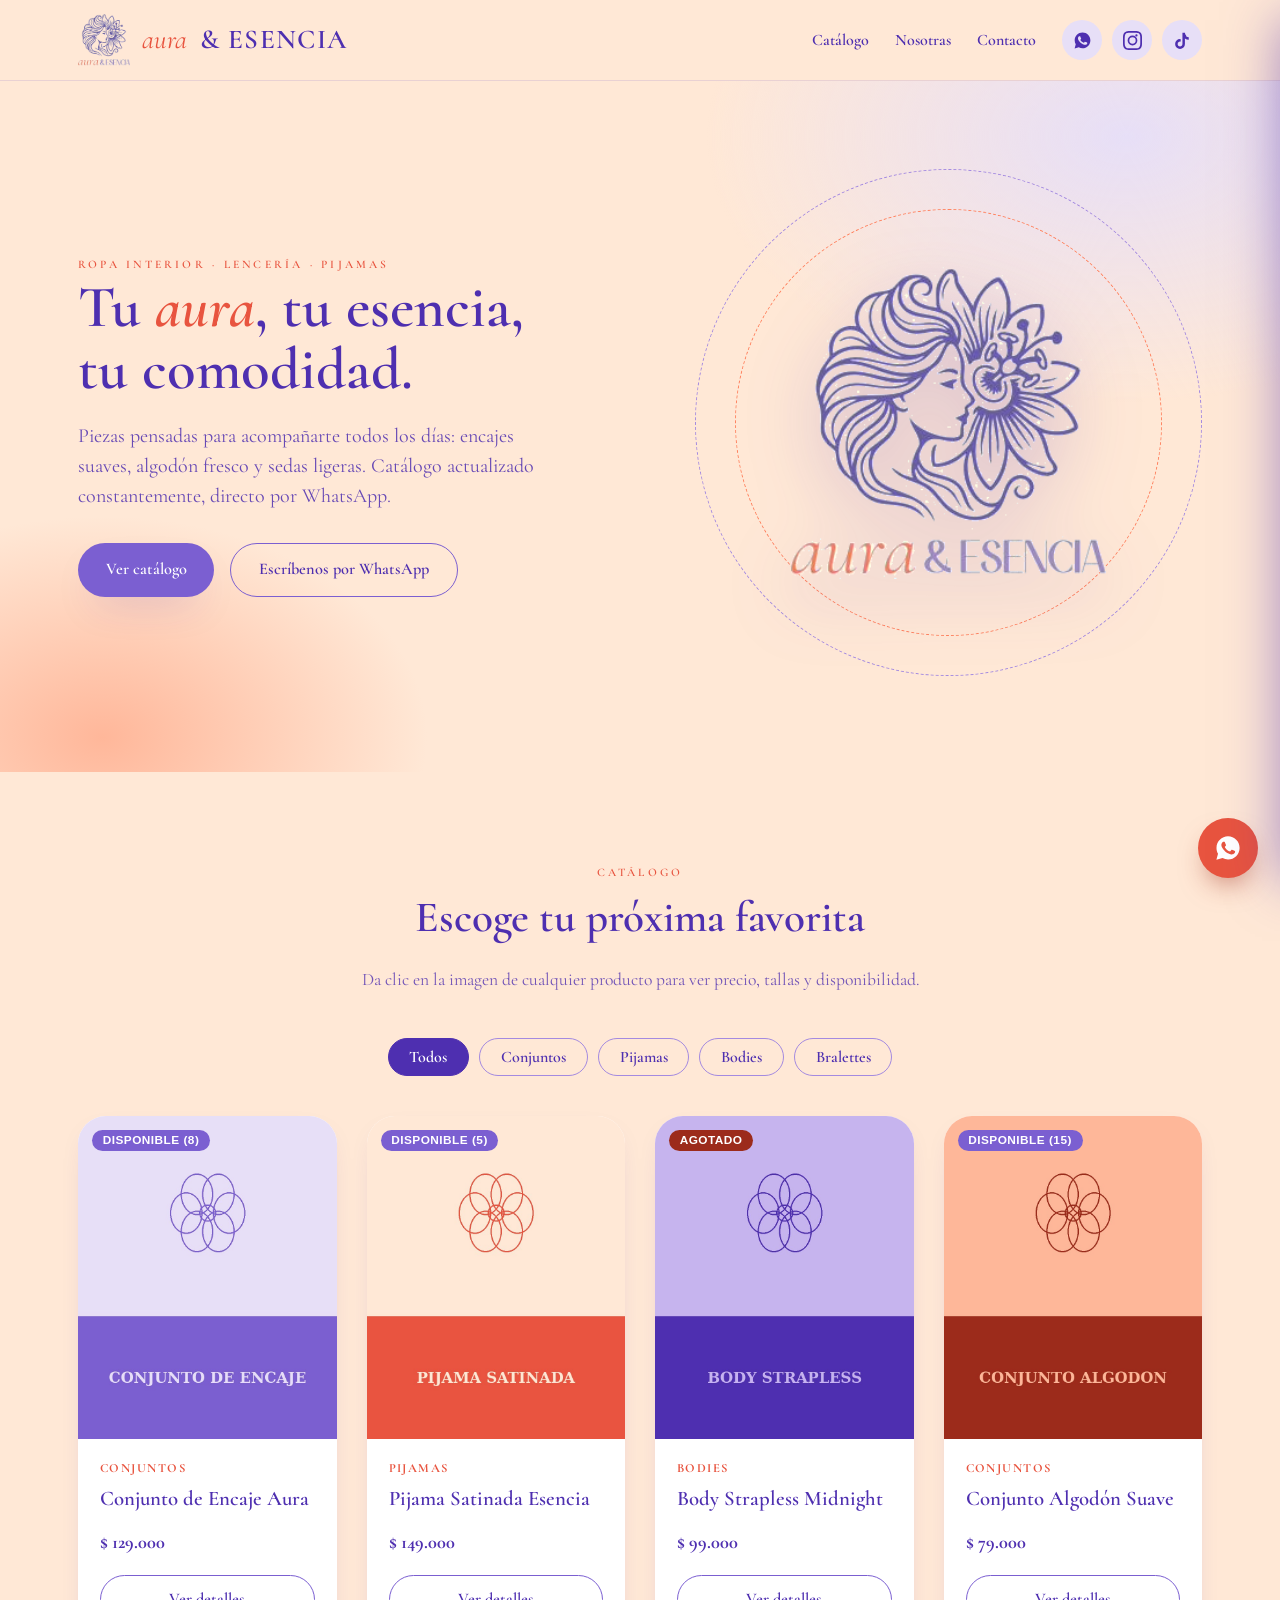
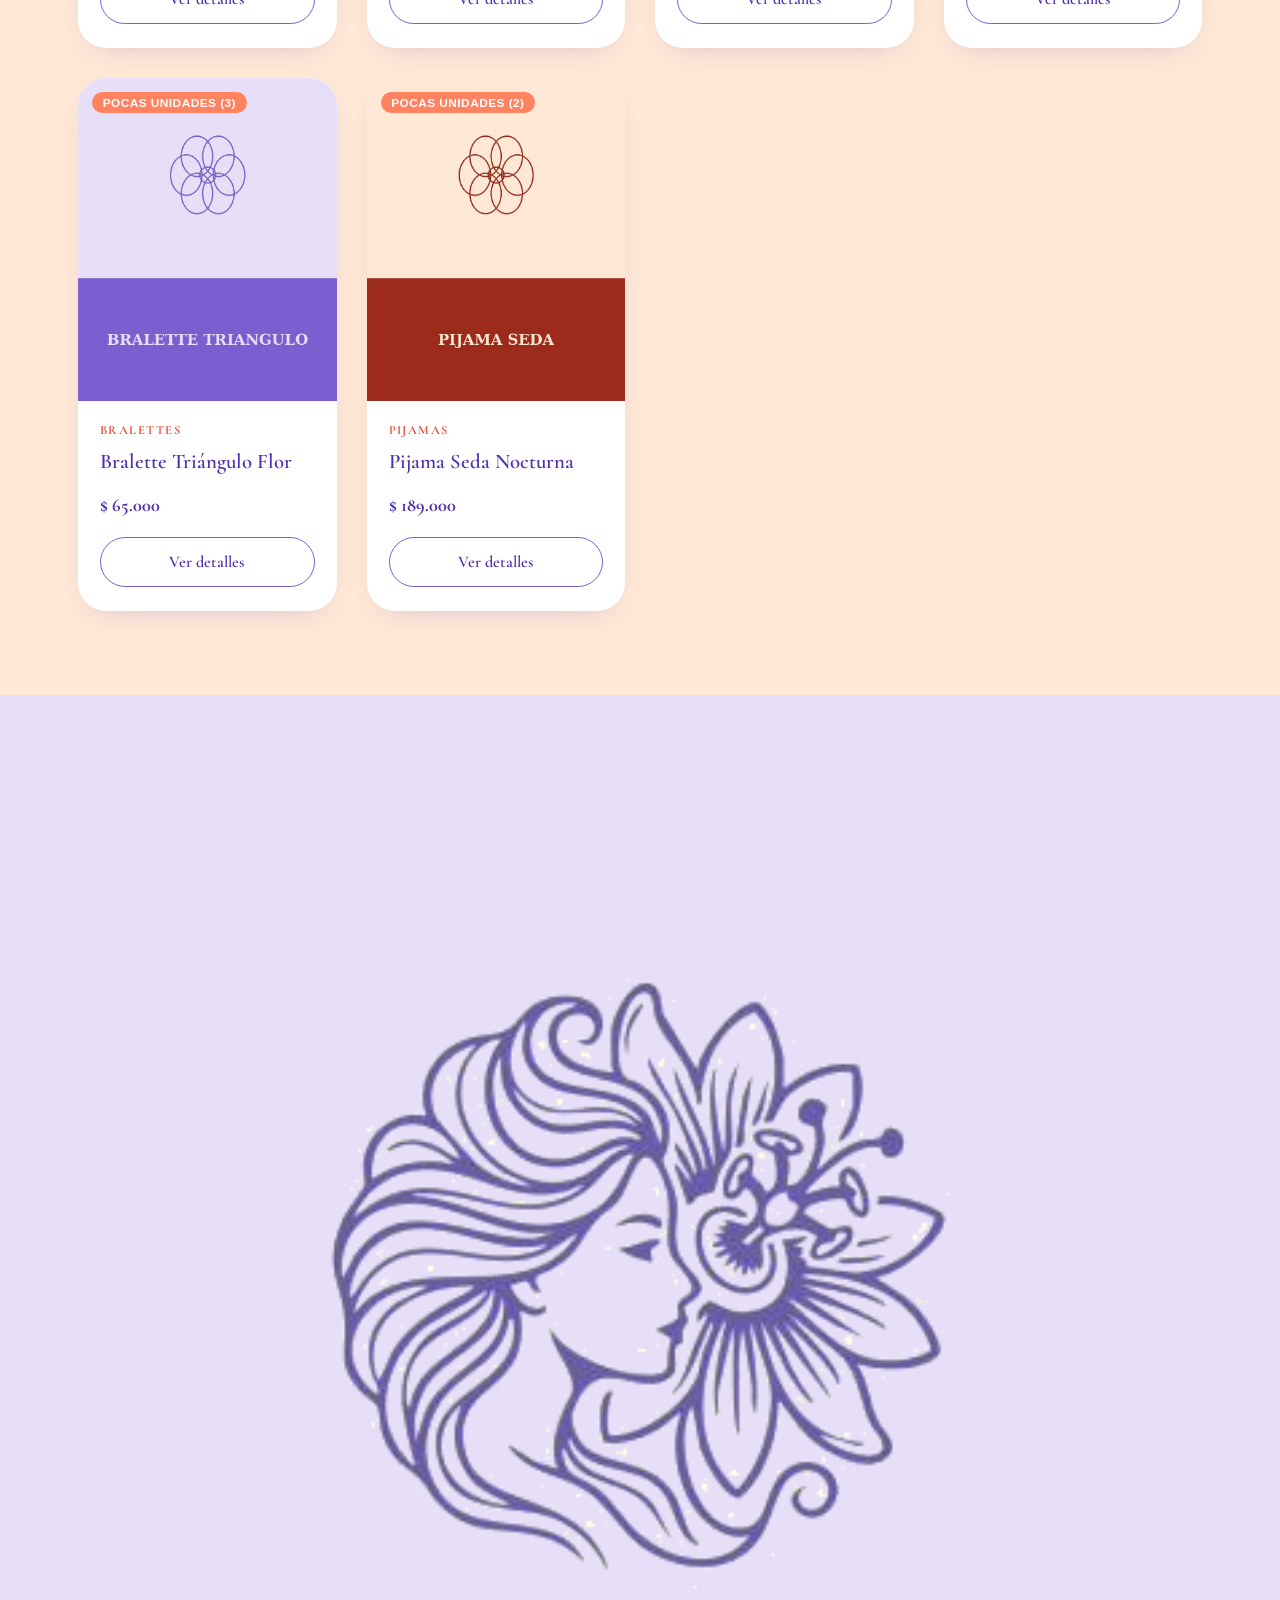
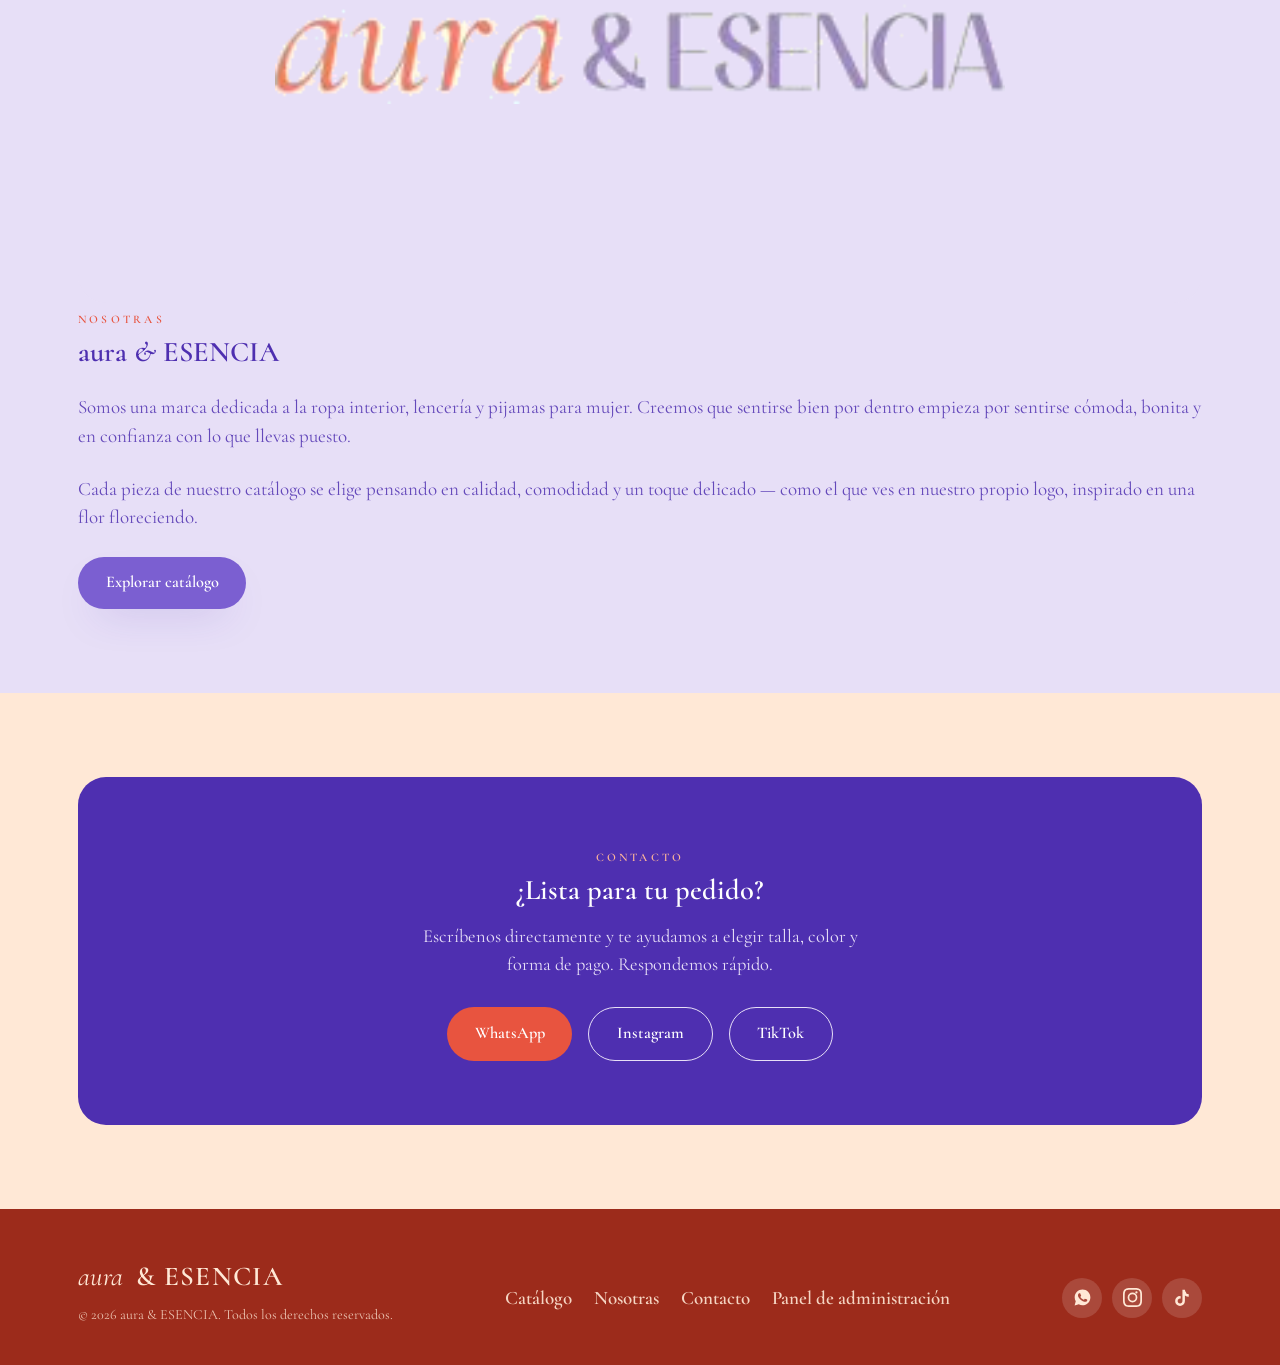
==== index.html @ 5f6d2d07 "Add files via upload" ====
<!DOCTYPE html>
<html lang="es">
<head>
<meta charset="UTF-8" />
<meta name="viewport" content="width=device-width, initial-scale=1.0" />
<title>aura & ESENCIA — Ropa interior, lencería y pijamas para mujer</title>
<meta name="description" content="Catálogo de aura & ESENCIA: ropa interior, lencería y pijamas para mujer. Escríbenos por WhatsApp para comprar." />
<link rel="icon" href="assets/logo.png" />
<link rel="preconnect" href="https://fonts.googleapis.com">
<link rel="preconnect" href="https://fonts.gstatic.com" crossorigin>
<link href="https://fonts.googleapis.com/css2?family=Cormorant:ital,wght@0,400;0,500;0,600;0,700;1,400;1,500;1,600&family=Cormorant+Garamond:ital,wght@0,400;0,500;0,600;1,400;1,500&display=swap" rel="stylesheet">
<link rel="stylesheet" href="css/style.css" />
</head>
<body>

<header class="site-header">
  <div class="container">
    <a href="#inicio" class="brand">
      <img src="assets/logo.png" alt="Logo aura & ESENCIA" />
      <span class="brand-word">aura <b>& ESENCIA</b></span>
    </a>

    <nav class="main-nav" id="mainNav">
      <a class="nav-link" href="#catalogo">Catálogo</a>
      <a class="nav-link" href="#nosotras">Nosotras</a>
      <a class="nav-link" href="#contacto">Contacto</a>
      <div class="social-row">
        <a class="social-icon" data-social="whatsapp" href="#" target="_blank" rel="noopener" aria-label="WhatsApp">
          <svg viewBox="0 0 24 24"><path d="M12.04 2C6.58 2 2.13 6.45 2.13 11.91c0 1.75.46 3.45 1.32 4.95L2.05 22l5.25-1.38a9.9 9.9 0 0 0 4.74 1.21h.01c5.46 0 9.9-4.45 9.9-9.91C21.96 6.45 17.5 2 12.04 2zm5.8 14.06c-.24.68-1.4 1.32-1.93 1.4-.5.08-1.13.11-1.83-.11-.42-.13-.96-.31-1.65-.6-2.9-1.25-4.8-4.16-4.94-4.36-.14-.19-1.18-1.57-1.18-3 0-1.42.75-2.12 1.02-2.41.27-.29.58-.36.78-.36.2 0 .39 0 .56.01.18.01.42-.07.65.5.24.58.82 2 .89 2.15.07.15.12.32.02.51-.1.19-.15.31-.3.48-.15.17-.31.37-.44.5-.15.15-.3.31-.13.6.17.29.76 1.25 1.63 2.03 1.12 1 2.06 1.31 2.35 1.46.29.15.46.13.63-.08.17-.21.72-.84.91-1.13.19-.29.39-.24.65-.14.27.1 1.68.79 1.97.94.29.14.48.21.55.33.07.12.07.68-.17 1.36z"/></svg>
        </a>
        <a class="social-icon" data-social="instagram" href="#" target="_blank" rel="noopener" aria-label="Instagram">
          <svg viewBox="0 0 24 24"><path d="M12 2.16c3.2 0 3.58.01 4.85.07 1.17.05 1.8.25 2.23.41.56.22.96.48 1.38.9.42.42.68.82.9 1.38.16.42.36 1.05.41 2.23.06 1.27.07 1.64.07 4.85s-.01 3.58-.07 4.85c-.05 1.17-.25 1.8-.41 2.23-.22.56-.48.96-.9 1.38-.42.42-.82.68-1.38.9-.42.16-1.05.36-2.23.41-1.27.06-1.64.07-4.85.07s-3.58-.01-4.85-.07c-1.17-.05-1.8-.25-2.23-.41a3.72 3.72 0 0 1-1.38-.9 3.72 3.72 0 0 1-.9-1.38c-.16-.42-.36-1.05-.41-2.23-.06-1.27-.07-1.64-.07-4.85s.01-3.58.07-4.85c.05-1.17.25-1.8.41-2.23.22-.56.48-.96.9-1.38.42-.42.82-.68 1.38-.9.42-.16 1.05-.36 2.23-.41 1.27-.06 1.64-.07 4.85-.07M12 0C8.74 0 8.33.01 7.05.07 5.78.12 4.9.32 4.14.62c-.8.31-1.48.72-2.15 1.4-.68.67-1.09 1.36-1.4 2.15-.3.76-.5 1.64-.56 2.91C.01 8.33 0 8.74 0 12s.01 3.67.07 4.95c.06 1.27.26 2.15.56 2.91.31.8.72 1.48 1.4 2.15.67.68 1.36 1.09 2.15 1.4.76.3 1.64.5 2.91.56C8.33 23.99 8.74 24 12 24s3.67-.01 4.95-.07c1.27-.06 2.15-.26 2.91-.56.8-.31 1.48-.72 2.15-1.4.68-.67 1.09-1.35 1.4-2.15.3-.76.5-1.64.56-2.91.06-1.28.07-1.69.07-4.95s-.01-3.67-.07-4.95c-.06-1.27-.26-2.15-.56-2.91a5.87 5.87 0 0 0-1.4-2.15c-.67-.68-1.35-1.09-2.15-1.4-.76-.3-1.64-.5-2.91-.56C15.67.01 15.26 0 12 0zm0 5.84A6.16 6.16 0 1 0 12 18.16 6.16 6.16 0 0 0 12 5.84zm0 10.16a4 4 0 1 1 0-8 4 4 0 0 1 0 8zm6.41-10.4a1.44 1.44 0 1 1-2.88 0 1.44 1.44 0 0 1 2.88 0z"/></svg>
        </a>
        <a class="social-icon" data-social="tiktok" href="#" target="_blank" rel="noopener" aria-label="TikTok">
          <svg viewBox="0 0 24 24"><path d="M16.6 5.82c-1-.94-1.55-2.16-1.55-3.5h-3.13v14.15c0 1.68-1.36 3.05-3.05 3.05a3.05 3.05 0 0 1-1.13-5.88 3.05 3.05 0 0 1 1.13-.22c.29 0 .57.03.83.1v-3.2a6.2 6.2 0 0 0-.83-.06 6.18 6.18 0 1 0 6.18 6.18V9.4a8.19 8.19 0 0 0 4.85 1.56V7.83c-1.11 0-2.14-.35-2.98-.94l-.32-.23a5.9 5.9 0 0 1 0-.84z"/></svg>
        </a>
      </div>
    </nav>

    <button class="nav-toggle" id="navToggle" aria-label="Abrir menú">
      <svg viewBox="0 0 24 24" width="26" height="26"><path fill="currentColor" d="M3 6h18v2H3zm0 5h18v2H3zm0 5h18v2H3z"/></svg>
    </button>
  </div>
</header>

<main>

  <!-- ============================= HERO ============================= -->
  <section class="hero" id="inicio">
    <div class="container">
      <div class="hero-copy">
        <span class="eyebrow">Ropa interior · Lencería · Pijamas</span>
        <h1>Tu <em>aura</em>, tu esencia,<br>tu comodidad.</h1>
        <p class="lede">
          Piezas pensadas para acompañarte todos los días: encajes suaves,
          algodón fresco y sedas ligeras. Catálogo actualizado constantemente,
          directo por WhatsApp.
        </p>
        <div class="hero-actions">
          <a class="btn btn-primary" href="#catalogo">Ver catálogo</a>
          <a class="btn btn-ghost" data-social="whatsapp" href="#" target="_blank" rel="noopener">Escríbenos por WhatsApp</a>
        </div>
      </div>
      <div class="hero-art">
        <span class="halo-ring"></span>
        <span class="halo-ring r2"></span>
        <img src="assets/logo.png" alt="aura & ESENCIA" />
      </div>
    </div>
  </section>

  <!-- ============================= CATÁLOGO ============================= -->
  <section class="section" id="catalogo">
    <div class="container">
      <div class="section-head">
        <span class="eyebrow">Catálogo</span>
        <h2>Escoge tu próxima favorita</h2>
        <p>Da clic en la imagen de cualquier producto para ver precio, tallas y disponibilidad.</p>
      </div>

      <div class="filters" id="filters"></div>
      <div class="catalog-grid" id="catalogGrid"></div>
    </div>
  </section>

  <!-- ============================= NOSOTRAS ============================= -->
  <section class="section alt" id="nosotras">
    <div class="container about">
      <div class="about-art">
        <img src="assets/logo.png" alt="aura & ESENCIA" />
      </div>
      <div class="about-copy">
        <span class="eyebrow">Nosotras</span>
        <h2>aura <em>&</em> ESENCIA</h2>
        <p>
          Somos una marca dedicada a la ropa interior, lencería y pijamas para
          mujer. Creemos que sentirse bien por dentro empieza por sentirse
          cómoda, bonita y en confianza con lo que llevas puesto.
        </p>
        <p>
          Cada pieza de nuestro catálogo se elige pensando en calidad,
          comodidad y un toque delicado — como el que ves en nuestro propio
          logo, inspirado en una flor floreciendo.
        </p>
        <a class="btn btn-primary" href="#catalogo">Explorar catálogo</a>
      </div>
    </div>
  </section>

  <!-- ============================= CONTACTO ============================= -->
  <section class="section" id="contacto">
    <div class="container">
      <div class="contact-cta">
        <span class="eyebrow" style="color:var(--c2)">Contacto</span>
        <h2>¿Lista para tu pedido?</h2>
        <p>Escríbenos directamente y te ayudamos a elegir talla, color y forma de pago. Respondemos rápido.</p>
        <div class="actions">
          <a class="btn btn-whatsapp" data-social="whatsapp" href="#" target="_blank" rel="noopener">WhatsApp</a>
          <a class="btn btn-ghost" data-social="instagram" href="#" target="_blank" rel="noopener">Instagram</a>
          <a class="btn btn-ghost" data-social="tiktok" href="#" target="_blank" rel="noopener">TikTok</a>
        </div>
      </div>
    </div>
  </section>

</main>

<footer class="site-footer">
  <div class="container">
    <div>
      <span class="brand-word">aura <b>& ESENCIA</b></span>
      <p class="footer-note">&copy; <span id="year"></span> aura & ESENCIA. Todos los derechos reservados.</p>
    </div>
    <div class="footer-links">
      <a href="#catalogo">Catálogo</a>
      <a href="#nosotras">Nosotras</a>
      <a href="#contacto">Contacto</a>
      <a href="admin.html">Panel de administración</a>
    </div>
    <div class="social-row">
      <a class="social-icon" data-social="whatsapp" href="#" target="_blank" rel="noopener" aria-label="WhatsApp">
        <svg viewBox="0 0 24 24"><path d="M12.04 2C6.58 2 2.13 6.45 2.13 11.91c0 1.75.46 3.45 1.32 4.95L2.05 22l5.25-1.38a9.9 9.9 0 0 0 4.74 1.21h.01c5.46 0 9.9-4.45 9.9-9.91C21.96 6.45 17.5 2 12.04 2zm5.8 14.06c-.24.68-1.4 1.32-1.93 1.4-.5.08-1.13.11-1.83-.11-.42-.13-.96-.31-1.65-.6-2.9-1.25-4.8-4.16-4.94-4.36-.14-.19-1.18-1.57-1.18-3 0-1.42.75-2.12 1.02-2.41.27-.29.58-.36.78-.36.2 0 .39 0 .56.01.18.01.42-.07.65.5.24.58.82 2 .89 2.15.07.15.12.32.02.51-.1.19-.15.31-.3.48-.15.17-.31.37-.44.5-.15.15-.3.31-.13.6.17.29.76 1.25 1.63 2.03 1.12 1 2.06 1.31 2.35 1.46.29.15.46.13.63-.08.17-.21.72-.84.91-1.13.19-.29.39-.24.65-.14.27.1 1.68.79 1.97.94.29.14.48.21.55.33.07.12.07.68-.17 1.36z"/></svg>
      </a>
      <a class="social-icon" data-social="instagram" href="#" target="_blank" rel="noopener" aria-label="Instagram">
        <svg viewBox="0 0 24 24"><path d="M12 2.16c3.2 0 3.58.01 4.85.07 1.17.05 1.8.25 2.23.41.56.22.96.48 1.38.9.42.42.68.82.9 1.38.16.42.36 1.05.41 2.23.06 1.27.07 1.64.07 4.85s-.01 3.58-.07 4.85c-.05 1.17-.25 1.8-.41 2.23-.22.56-.48.96-.9 1.38-.42.42-.82.68-1.38.9-.42.16-1.05.36-2.23.41-1.27.06-1.64.07-4.85.07s-3.58-.01-4.85-.07c-1.17-.05-1.8-.25-2.23-.41a3.72 3.72 0 0 1-1.38-.9 3.72 3.72 0 0 1-.9-1.38c-.16-.42-.36-1.05-.41-2.23-.06-1.27-.07-1.64-.07-4.85s.01-3.58.07-4.85c.05-1.17.25-1.8.41-2.23.22-.56.48-.96.9-1.38.42-.42.82-.68 1.38-.9.42-.16 1.05-.36 2.23-.41 1.27-.06 1.64-.07 4.85-.07M12 0C8.74 0 8.33.01 7.05.07 5.78.12 4.9.32 4.14.62c-.8.31-1.48.72-2.15 1.4-.68.67-1.09 1.36-1.4 2.15-.3.76-.5 1.64-.56 2.91C.01 8.33 0 8.74 0 12s.01 3.67.07 4.95c.06 1.27.26 2.15.56 2.91.31.8.72 1.48 1.4 2.15.67.68 1.36 1.09 2.15 1.4.76.3 1.64.5 2.91.56C8.33 23.99 8.74 24 12 24s3.67-.01 4.95-.07c1.27-.06 2.15-.26 2.91-.56.8-.31 1.48-.72 2.15-1.4.68-.67 1.09-1.35 1.4-2.15.3-.76.5-1.64.56-2.91.06-1.28.07-1.69.07-4.95s-.01-3.67-.07-4.95c-.06-1.27-.26-2.15-.56-2.91a5.87 5.87 0 0 0-1.4-2.15c-.67-.68-1.35-1.09-2.15-1.4-.76-.3-1.64-.5-2.91-.56C15.67.01 15.26 0 12 0zm0 5.84A6.16 6.16 0 1 0 12 18.16 6.16 6.16 0 0 0 12 5.84zm0 10.16a4 4 0 1 1 0-8 4 4 0 0 1 0 8zm6.41-10.4a1.44 1.44 0 1 1-2.88 0 1.44 1.44 0 0 1 2.88 0z"/></svg>
      </a>
      <a class="social-icon" data-social="tiktok" href="#" target="_blank" rel="noopener" aria-label="TikTok">
        <svg viewBox="0 0 24 24"><path d="M16.6 5.82c-1-.94-1.55-2.16-1.55-3.5h-3.13v14.15c0 1.68-1.36 3.05-3.05 3.05a3.05 3.05 0 0 1-1.13-5.88 3.05 3.05 0 0 1 1.13-.22c.29 0 .57.03.83.1v-3.2a6.2 6.2 0 0 0-.83-.06 6.18 6.18 0 1 0 6.18 6.18V9.4a8.19 8.19 0 0 0 4.85 1.56V7.83c-1.11 0-2.14-.35-2.98-.94l-.32-.23a5.9 5.9 0 0 1 0-.84z"/></svg>
      </a>
    </div>
  </div>
</footer>

<a class="wa-float" data-social="whatsapp" href="#" target="_blank" rel="noopener" aria-label="Escríbenos por WhatsApp">
  <svg viewBox="0 0 24 24"><path d="M12.04 2C6.58 2 2.13 6.45 2.13 11.91c0 1.75.46 3.45 1.32 4.95L2.05 22l5.25-1.38a9.9 9.9 0 0 0 4.74 1.21h.01c5.46 0 9.9-4.45 9.9-9.91C21.96 6.45 17.5 2 12.04 2zm5.8 14.06c-.24.68-1.4 1.32-1.93 1.4-.5.08-1.13.11-1.83-.11-.42-.13-.96-.31-1.65-.6-2.9-1.25-4.8-4.16-4.94-4.36-.14-.19-1.18-1.57-1.18-3 0-1.42.75-2.12 1.02-2.41.27-.29.58-.36.78-.36.2 0 .39 0 .56.01.18.01.42-.07.65.5.24.58.82 2 .89 2.15.07.15.12.32.02.51-.1.19-.15.31-.3.48-.15.17-.31.37-.44.5-.15.15-.3.31-.13.6.17.29.76 1.25 1.63 2.03 1.12 1 2.06 1.31 2.35 1.46.29.15.46.13.63-.08.17-.21.72-.84.91-1.13.19-.29.39-.24.65-.14.27.1 1.68.79 1.97.94.29.14.48.21.55.33.07.12.07.68-.17 1.36z"/></svg>
</a>

<!-- Panel lateral de producto ("subpestaña") -->
<div class="overlay-scrim" id="overlayScrim"></div>
<aside class="product-panel" id="productPanel"></aside>

<script src="js/catalog.js"></script>
<script src="js/main.js"></script>
</body>
</html>
---- css/style.css ----
/* =========================================================================
   aura & ESENCIA — Estilos
   Paleta cálida: #FFE8D6 #FFB79A #FF8360 #E8543F #9C2B1B
   Paleta violeta: #E7DFF7 #C6B4EE #A48AE0 #7B5FD1 #4E2FB0
   Tipografía: Cormorant (Google Fonts). "Modern Romance" indicada en el
   manual de marca es una fuente de pago/uso personal que no puede
   incrustarse en un sitio web; se usa Cormorant Italic para conservar el
   mismo espíritu manuscrito y romántico del logo.
   ========================================================================= */

:root {
  /* Paleta cálida */
  --c1: #FFE8D6;
  --c2: #FFB79A;
  --c3: #FF8360;
  --c4: #E8543F;
  --c5: #9C2B1B;

  /* Paleta violeta */
  --v1: #E7DFF7;
  --v2: #C6B4EE;
  --v3: #A48AE0;
  --v4: #7B5FD1;
  --v5: #4E2FB0;

  --font-display: "Cormorant", "Cormorant Garamond", serif;
  --font-script: "Cormorant", "Cormorant Garamond", serif;
  --font-body: "Cormorant Garamond", "Cormorant", serif;

  --radius-lg: 28px;
  --radius-md: 18px;
  --shadow-soft: 0 18px 40px -20px rgba(78, 47, 176, 0.35);
}

* { box-sizing: border-box; }

html { scroll-behavior: smooth; }

body {
  margin: 0;
  background: var(--c1);
  color: var(--v5);
  font-family: var(--font-body);
  font-size: 19px;
  line-height: 1.5;
  -webkit-font-smoothing: antialiased;
}

img { max-width: 100%; display: block; }

a { color: inherit; }

h1, h2, h3, h4 {
  font-family: var(--font-display);
  font-weight: 600;
  margin: 0 0 .4em;
  color: var(--v5);
}

.eyebrow {
  font-family: var(--font-body);
  text-transform: uppercase;
  letter-spacing: .28em;
  font-size: .72rem;
  color: var(--c4);
  font-weight: 600;
}

.container {
  width: 100%;
  max-width: 1180px;
  margin: 0 auto;
  padding: 0 28px;
}

.btn {
  display: inline-flex;
  align-items: center;
  gap: .5em;
  border: none;
  cursor: pointer;
  font-family: var(--font-body);
  font-size: 1.02rem;
  font-weight: 600;
  padding: .85em 1.7em;
  border-radius: 999px;
  text-decoration: none;
  transition: transform .18s ease, box-shadow .18s ease, background .18s ease;
}
.btn:hover { transform: translateY(-2px); }
.btn:focus-visible { outline: 3px solid var(--v5); outline-offset: 2px; }

.btn-primary { background: var(--v4); color: #fff; box-shadow: var(--shadow-soft); }
.btn-primary:hover { background: var(--v5); }

.btn-ghost {
  background: transparent;
  color: var(--v5);
  border: 1.5px solid var(--v4);
}
.btn-ghost:hover { background: var(--v1); }

.btn-whatsapp { background: var(--c4); color: #fff; }
.btn-whatsapp:hover { background: var(--c5); }

/* =========================== HEADER =========================== */
.site-header {
  position: sticky;
  top: 0;
  z-index: 40;
  background: rgba(255, 232, 214, 0.9);
  backdrop-filter: blur(10px);
  border-bottom: 1px solid rgba(78, 47, 176, .12);
}

.site-header .container {
  display: flex;
  align-items: center;
  justify-content: space-between;
  padding-top: 14px;
  padding-bottom: 14px;
  gap: 20px;
}

.brand {
  display: flex;
  align-items: center;
  gap: 12px;
  text-decoration: none;
}
.brand img { height: 52px; width: auto; }
.brand-word {
  font-family: var(--font-script);
  font-style: italic;
  font-size: 1.7rem;
  color: var(--c4);
}
.brand-word b {
  font-style: normal;
  font-weight: 600;
  letter-spacing: .05em;
  color: var(--v5);
  margin-left: .25em;
}

.main-nav { display: flex; align-items: center; gap: 26px; }
.main-nav a.nav-link {
  text-decoration: none;
  font-weight: 600;
  font-size: 1rem;
  color: var(--v5);
  position: relative;
}
.main-nav a.nav-link::after {
  content: "";
  position: absolute;
  left: 0; right: 0; bottom: -6px;
  height: 2px;
  background: var(--c4);
  transform: scaleX(0);
  transition: transform .2s ease;
}
.main-nav a.nav-link:hover::after { transform: scaleX(1); }

.social-row { display: flex; align-items: center; gap: 10px; }
.social-icon {
  width: 40px; height: 40px;
  display: flex; align-items: center; justify-content: center;
  border-radius: 50%;
  background: var(--v1);
  color: var(--v5);
  text-decoration: none;
  transition: background .18s ease, color .18s ease, transform .18s ease;
}
.social-icon:hover { background: var(--v4); color: #fff; transform: translateY(-2px); }
.social-icon svg { width: 19px; height: 19px; fill: currentColor; }

.nav-toggle {
  display: none;
  background: none; border: none; cursor: pointer;
  width: 40px; height: 40px;
  color: var(--v5);
}

/* =========================== HERO =========================== */
.hero {
  position: relative;
  overflow: hidden;
  padding: 88px 0 96px;
  background:
    radial-gradient(600px 380px at 88% 8%, var(--v1) 0%, transparent 70%),
    radial-gradient(500px 340px at 8% 95%, var(--c2) 0%, transparent 65%);
}

.hero .container {
  display: grid;
  grid-template-columns: 1.05fr .95fr;
  gap: 56px;
  align-items: center;
}

.hero h1 {
  font-size: clamp(2.6rem, 4.6vw, 4rem);
  line-height: 1.05;
  margin-bottom: .3em;
}
.hero h1 em {
  font-style: italic;
  color: var(--c4);
}

.hero p.lede {
  font-size: 1.25rem;
  max-width: 46ch;
  color: var(--v5);
  opacity: .85;
  margin-bottom: 1.6em;
}

.hero-actions { display: flex; gap: 16px; flex-wrap: wrap; }

.hero-art {
  position: relative;
  aspect-ratio: 1/1;
  display: flex; align-items: center; justify-content: center;
}
.hero-art .halo-ring {
  position: absolute;
  inset: 0;
  border-radius: 50%;
  border: 1.5px dashed var(--v3);
  animation: spin 60s linear infinite;
}
.hero-art .halo-ring.r2 { inset: 40px; border-color: var(--c3); animation-duration: 46s; animation-direction: reverse; }
@keyframes spin { to { transform: rotate(360deg); } }

.hero-art img {
  width: 62%;
  filter: drop-shadow(0 22px 34px rgba(78,47,176,.28));
}

/* =========================== SECTION HEADS =========================== */
.section { padding: 84px 0; }
.section-head {
  text-align: center;
  max-width: 620px;
  margin: 0 auto 44px;
}
.section-head h2 { font-size: clamp(2rem, 3.4vw, 2.7rem); }
.section-head p { opacity: .8; font-size: 1.1rem; }

.section.alt { background: var(--v1); }

/* =========================== FILTERS =========================== */
.filters {
  display: flex;
  justify-content: center;
  flex-wrap: wrap;
  gap: 10px;
  margin-bottom: 40px;
}
.filter-chip {
  border: 1.5px solid var(--v3);
  background: transparent;
  color: var(--v5);
  padding: .5em 1.3em;
  border-radius: 999px;
  cursor: pointer;
  font-family: var(--font-body);
  font-size: 1rem;
  font-weight: 600;
  transition: all .18s ease;
}
.filter-chip:hover { background: var(--v1); }
.filter-chip.active { background: var(--v5); border-color: var(--v5); color: #fff; }

/* =========================== CATALOG GRID =========================== */
.catalog-grid {
  display: grid;
  grid-template-columns: repeat(auto-fill, minmax(250px, 1fr));
  gap: 30px;
}

.product-card {
  background: #fff;
  border-radius: var(--radius-lg);
  overflow: hidden;
  box-shadow: 0 10px 30px -18px rgba(78,47,176,.35);
  display: flex;
  flex-direction: column;
  transition: transform .22s ease, box-shadow .22s ease;
}
.product-card:hover { transform: translateY(-6px); box-shadow: 0 22px 40px -18px rgba(78,47,176,.45); }

.product-media {
  position: relative;
  aspect-ratio: 4/5;
  overflow: hidden;
  cursor: pointer;
  border: 0;
  padding: 0;
  background: var(--v1);
}
.product-media img {
  width: 100%; height: 100%; object-fit: cover;
  transition: transform .4s ease;
}
.product-media:hover img { transform: scale(1.06); }

.stock-badge {
  position: absolute;
  top: 14px; left: 14px;
  padding: .3em .9em;
  border-radius: 999px;
  font-size: .74rem;
  font-weight: 700;
  letter-spacing: .04em;
  text-transform: uppercase;
  color: #fff;
}
.stock-badge.in { background: var(--v4); }
.stock-badge.low { background: var(--c3); }
.stock-badge.out { background: var(--c5); }

.zoom-hint {
  position: absolute;
  inset: auto 14px 14px auto;
  background: rgba(255,255,255,.92);
  color: var(--v5);
  border-radius: 50%;
  width: 38px; height: 38px;
  display: flex; align-items: center; justify-content: center;
  opacity: 0;
  transform: translateY(6px);
  transition: opacity .2s ease, transform .2s ease;
}
.product-media:hover .zoom-hint { opacity: 1; transform: translateY(0); }
.zoom-hint svg { width: 18px; height: 18px; fill: var(--v5); }

.product-info { padding: 20px 22px 24px; display: flex; flex-direction: column; gap: 6px; flex: 1; }
.product-cat { font-size: .78rem; text-transform: uppercase; letter-spacing: .12em; color: var(--c4); font-weight: 700; }
.product-name { font-family: var(--font-display); font-size: 1.3rem; font-weight: 600; }
.product-price { font-size: 1.15rem; font-weight: 700; color: var(--v5); margin-top: auto; }

.product-info .btn { margin-top: 12px; justify-content: center; }

.empty-state {
  text-align: center;
  padding: 60px 20px;
  color: var(--v4);
  font-size: 1.2rem;
  grid-column: 1 / -1;
}

/* =========================== PRODUCT PANEL (subpestaña) =========================== */
.overlay-scrim {
  position: fixed; inset: 0;
  background: rgba(78,47,176,.35);
  backdrop-filter: blur(2px);
  opacity: 0; pointer-events: none;
  transition: opacity .25s ease;
  z-index: 60;
}
.overlay-scrim.open { opacity: 1; pointer-events: auto; }

.product-panel {
  position: fixed;
  top: 0; right: 0; bottom: 0;
  width: min(480px, 92vw);
  background: var(--c1);
  z-index: 61;
  transform: translateX(100%);
  transition: transform .32s cubic-bezier(.22,.9,.34,1);
  overflow-y: auto;
  box-shadow: -20px 0 50px -20px rgba(78,47,176,.5);
}
.product-panel.open { transform: translateX(0); }

.panel-close {
  position: absolute;
  top: 18px; right: 18px;
  width: 42px; height: 42px;
  border-radius: 50%;
  background: #fff;
  border: none;
  cursor: pointer;
  display: flex; align-items: center; justify-content: center;
  box-shadow: 0 6px 16px -6px rgba(78,47,176,.4);
  z-index: 2;
}
.panel-close svg { width: 18px; height: 18px; fill: var(--v5); }

.panel-media { aspect-ratio: 4/5; overflow: hidden; }
.panel-media img { width: 100%; height: 100%; object-fit: cover; }

.panel-body { padding: 26px 28px 40px; }
.panel-body .product-cat { display: block; margin-bottom: 6px; }
.panel-body h3 { font-size: 1.9rem; margin-bottom: .2em; }
.panel-price { font-size: 1.5rem; font-weight: 700; color: var(--v5); margin-bottom: 18px; }

.panel-desc { opacity: .85; margin-bottom: 22px; }

.panel-row {
  display: flex;
  justify-content: space-between;
  align-items: center;
  padding: 14px 0;
  border-top: 1px solid rgba(78,47,176,.15);
}
.panel-row:last-of-type { border-bottom: 1px solid rgba(78,47,176,.15); margin-bottom: 22px; }
.panel-row .label { font-weight: 700; letter-spacing: .04em; text-transform: uppercase; font-size: .82rem; color: var(--v5); }

.size-list { display: flex; gap: 8px; flex-wrap: wrap; }
.size-pill {
  border: 1.5px solid var(--v4);
  color: var(--v5);
  border-radius: 8px;
  padding: .35em .8em;
  font-weight: 700;
  font-size: .92rem;
}

.stock-line { font-weight: 700; }
.stock-line.in { color: var(--v4); }
.stock-line.low { color: var(--c3); }
.stock-line.out { color: var(--c5); }

.panel-actions { display: flex; flex-direction: column; gap: 12px; }
.panel-actions .btn { width: 100%; justify-content: center; }

/* =========================== ABOUT =========================== */
.about .container {
  display: grid;
  grid-template-columns: .9fr 1.1fr;
  gap: 56px;
  align-items: center;
}
.about-art {
  background: var(--v1);
  border-radius: var(--radius-lg);
  aspect-ratio: 1/1;
  display: flex; align-items: center; justify-content: center;
  padding: 40px;
}
.about-art img { width: 70%; }
.about p { opacity: .85; margin-bottom: 1.3em; }

/* =========================== CONTACT / CTA =========================== */
.contact-cta {
  background: var(--v5);
  color: var(--c1);
  border-radius: var(--radius-lg);
  padding: 64px 40px;
  text-align: center;
}
.contact-cta h2 { color: #fff; }
.contact-cta p { color: var(--v1); max-width: 50ch; margin: 0 auto 28px; font-size: 1.15rem; }
.contact-cta .actions { display: flex; gap: 16px; justify-content: center; flex-wrap: wrap; }
.contact-cta .btn-ghost { border-color: var(--v1); color: #fff; }
.contact-cta .btn-ghost:hover { background: rgba(255,255,255,.12); }

/* =========================== FOOTER =========================== */
.site-footer { background: var(--c5); color: var(--c1); padding: 48px 0 26px; }
.site-footer .container {
  display: flex; justify-content: space-between; align-items: center; flex-wrap: wrap; gap: 20px;
}
.site-footer .brand-word { color: var(--c1); }
.site-footer .brand-word b { color: var(--c1); }
.footer-note { font-size: .88rem; opacity: .8; margin-top: 6px; }
.footer-links { display: flex; gap: 22px; flex-wrap: wrap; }
.footer-links a { text-decoration: none; font-weight: 600; opacity: .9; }
.footer-links a:hover { opacity: 1; text-decoration: underline; }
.site-footer .social-icon { background: rgba(255,255,255,.14); color: var(--c1); }
.site-footer .social-icon:hover { background: var(--c1); color: var(--c5); }

/* =========================== WHATSAPP FLOAT =========================== */
.wa-float {
  position: fixed;
  bottom: 22px; right: 22px;
  width: 60px; height: 60px;
  border-radius: 50%;
  background: var(--c4);
  color: #fff;
  display: flex; align-items: center; justify-content: center;
  box-shadow: 0 14px 28px -10px rgba(156,43,27,.6);
  z-index: 50;
  text-decoration: none;
  transition: transform .2s ease, background .2s ease;
}
.wa-float:hover { transform: translateY(-3px) scale(1.05); background: var(--c5); }
.wa-float svg { width: 28px; height: 28px; fill: #fff; }

/* =========================== RESPONSIVE =========================== */
@media (max-width: 900px) {
  .hero .container { grid-template-columns: 1fr; }
  .hero-art { max-width: 320px; margin: 0 auto; }
  .about .container { grid-template-columns: 1fr; }
  .about-art { max-width: 340px; margin: 0 auto; }
}

@media (max-width: 760px) {
  .main-nav { position: fixed; top: 80px; left: 16px; right: 16px; background: var(--c1); border-radius: var(--radius-md); flex-direction: column; align-items: flex-start; padding: 18px 22px; box-shadow: var(--shadow-soft); gap: 16px; transform: translateY(-14px); opacity: 0; pointer-events: none; transition: all .22s ease; }
  .main-nav.open { transform: translateY(0); opacity: 1; pointer-events: auto; }
  .main-nav .social-row { padding-top: 8px; border-top: 1px solid rgba(78,47,176,.15); width: 100%; }
  .nav-toggle { display: flex; align-items: center; justify-content: center; }
  .site-header .container { flex-wrap: wrap; }
}

@media (prefers-reduced-motion: reduce) {
  html { scroll-behavior: auto; }
  .hero-art .halo-ring { animation: none; }
  * { transition-duration: .001ms !important; animation-duration: .001ms !important; }
}
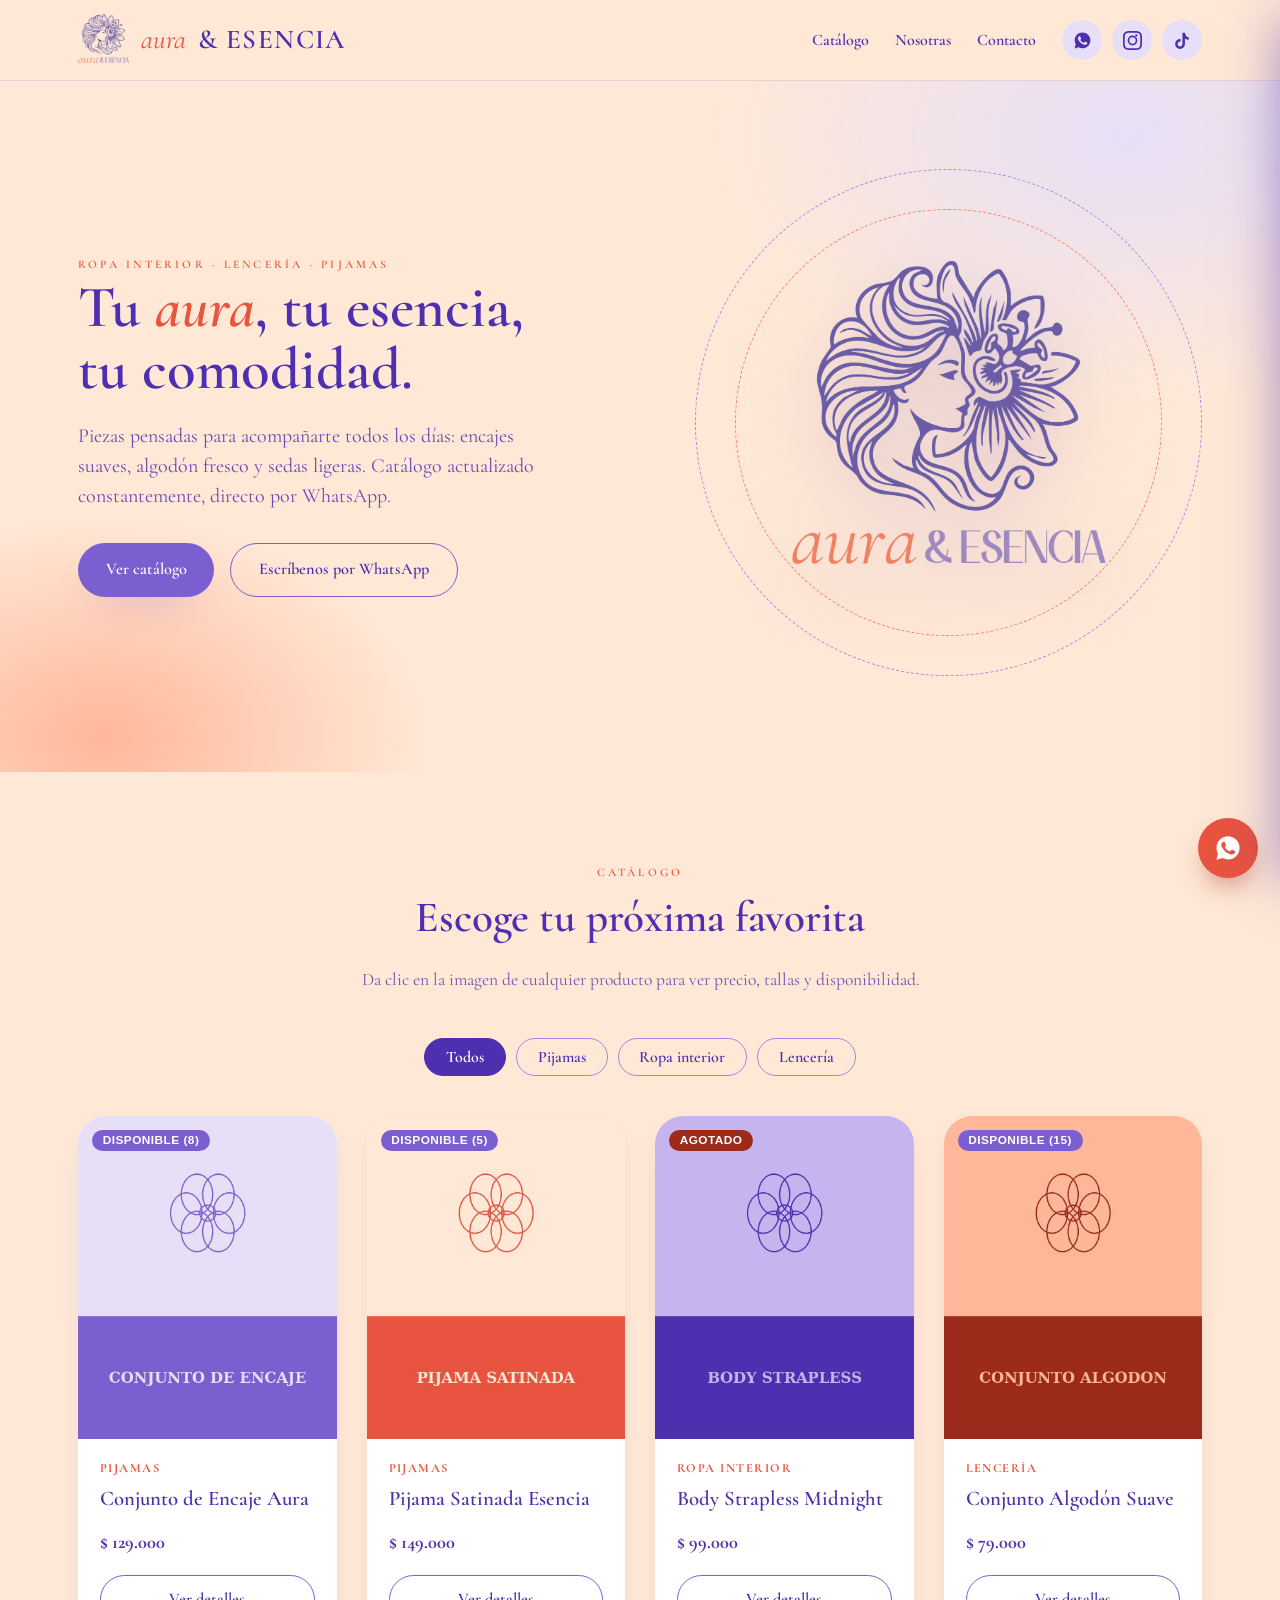
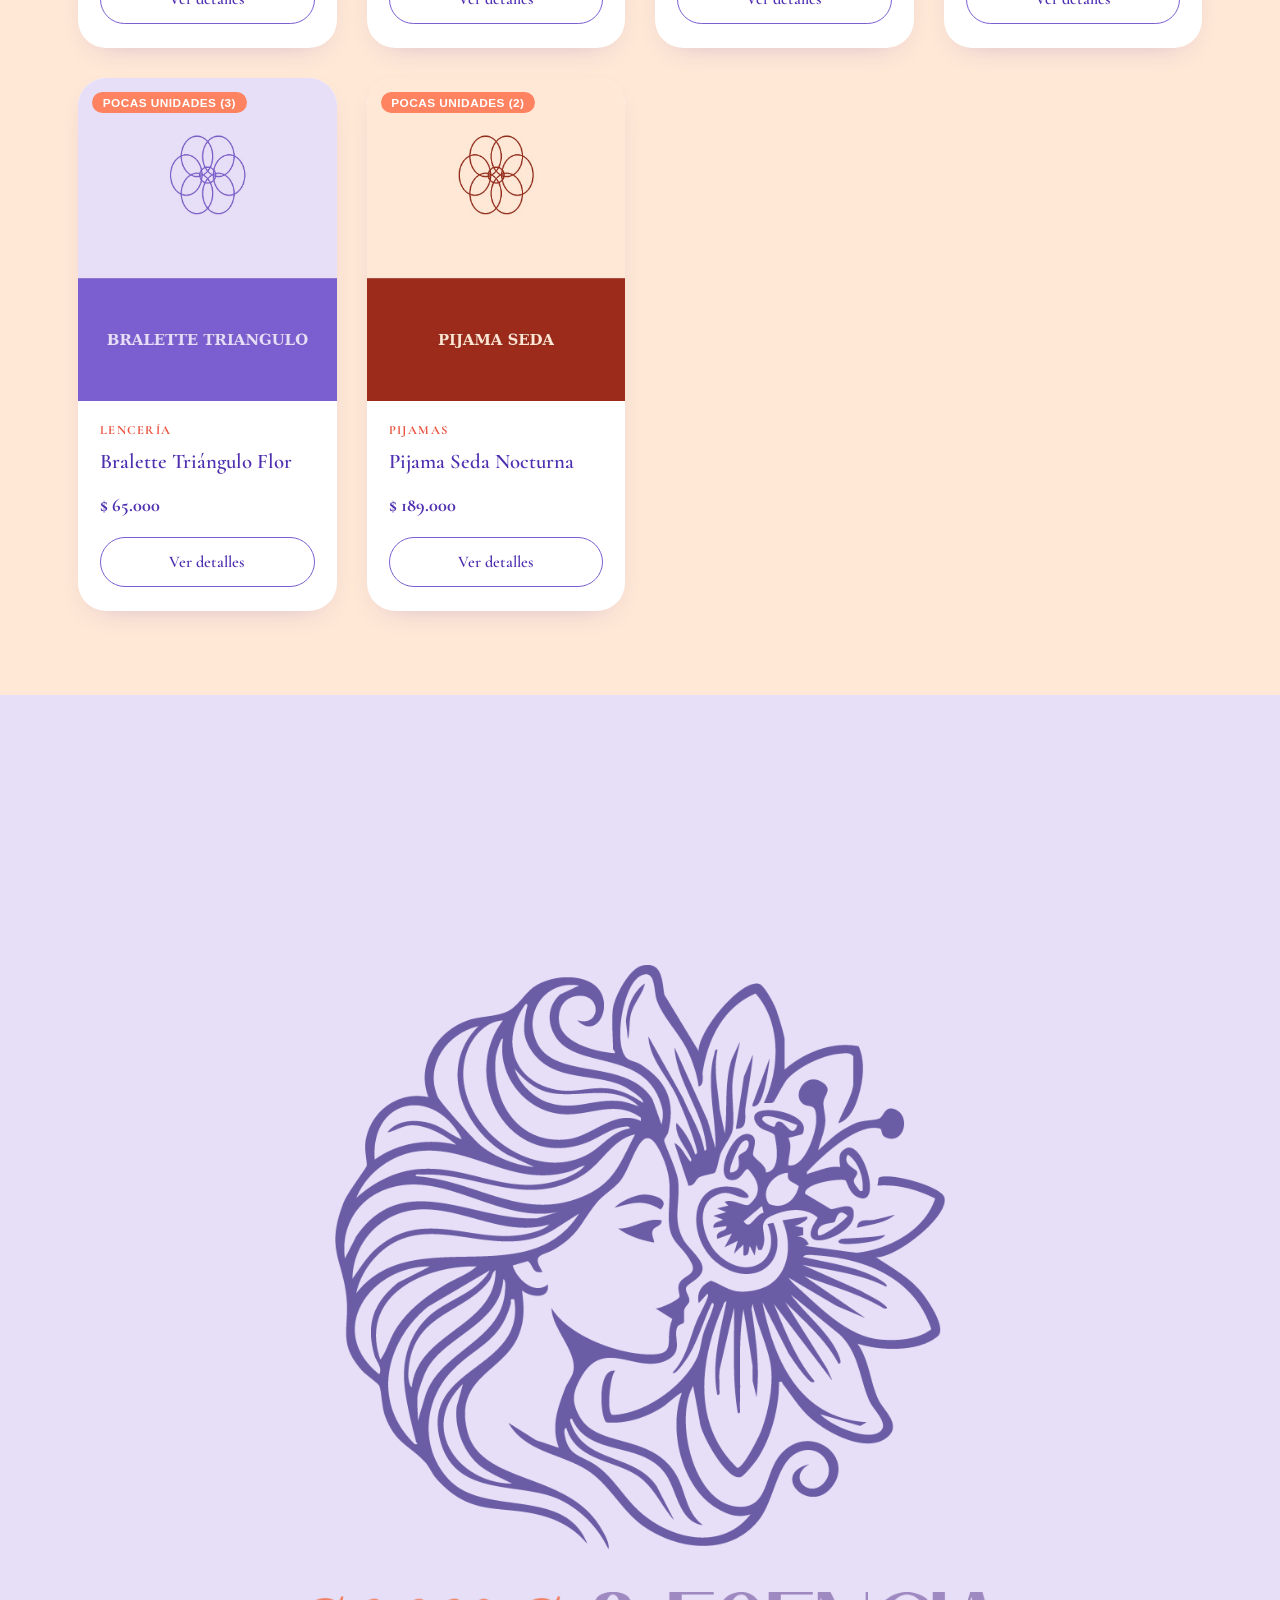
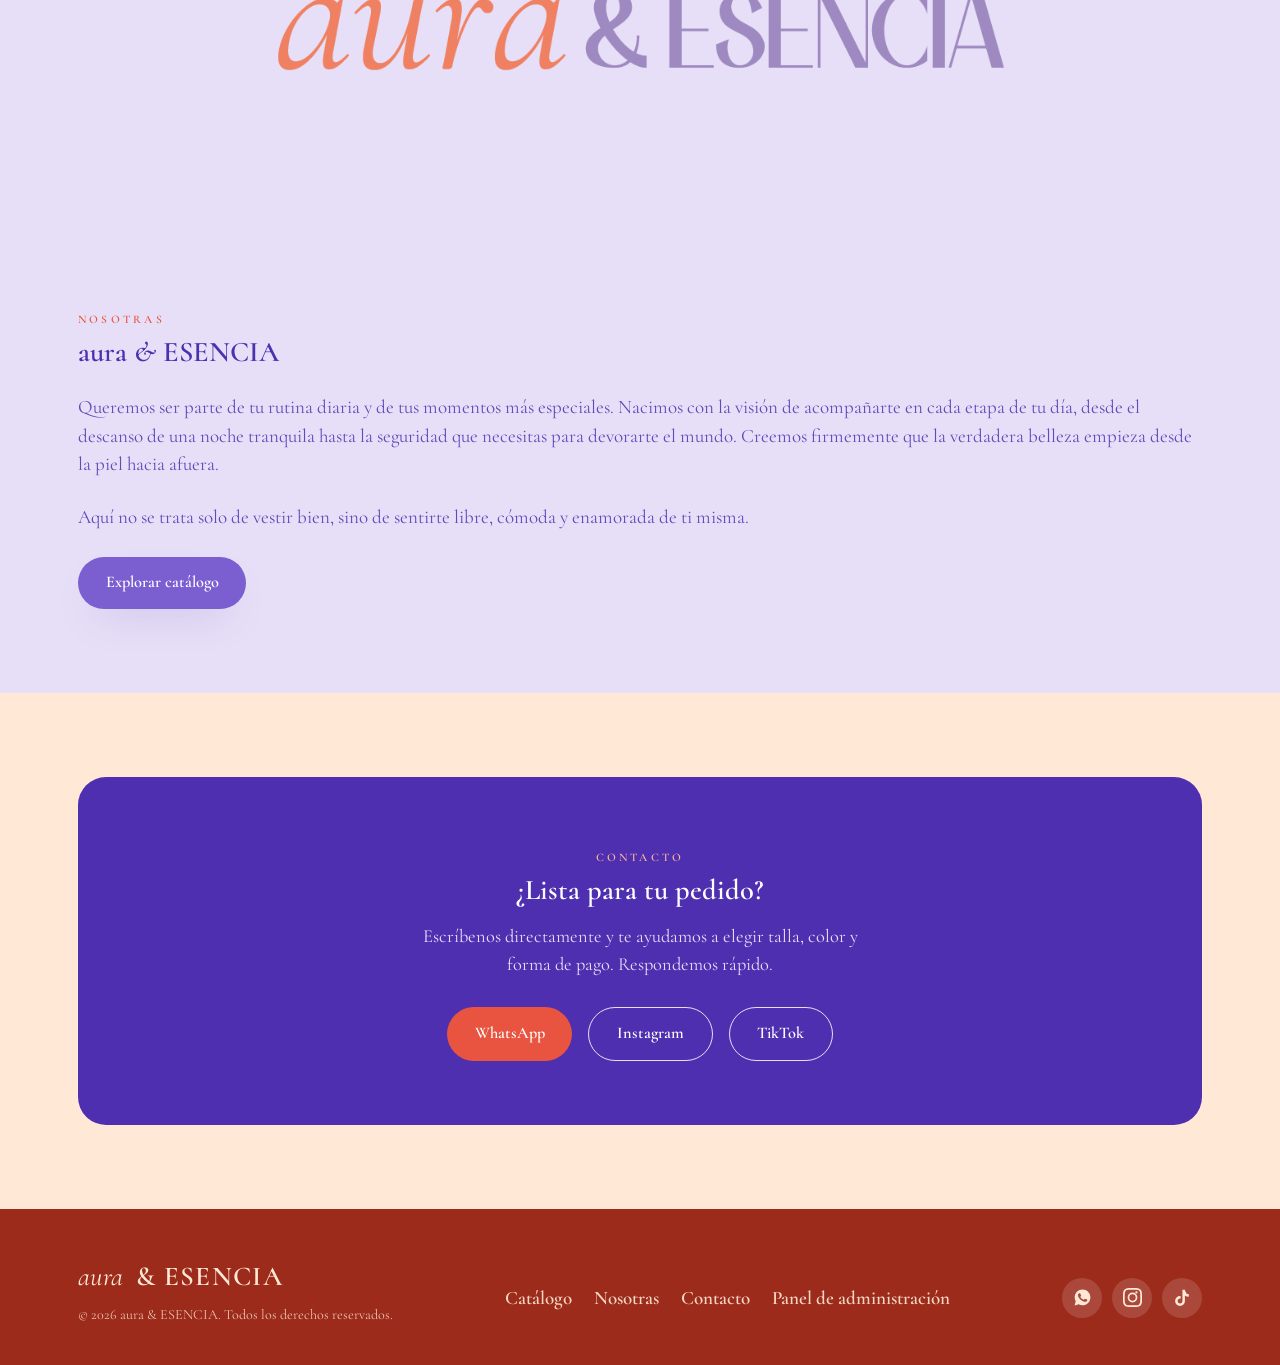
==== commit 02de3be2: "Add files via upload" ====
--- a/index.html
+++ b/index.html
@@ -93,14 +93,17 @@
         <span class="eyebrow">Nosotras</span>
         <h2>aura <em>&</em> ESENCIA</h2>
         <p>
-          Somos una marca dedicada a la ropa interior, lencería y pijamas para
-          mujer. Creemos que sentirse bien por dentro empieza por sentirse
-          cómoda, bonita y en confianza con lo que llevas puesto.
+          Queremos ser parte de tu rutina diaria y de tus momentos más especiales. 
+          Nacimos con la visión de acompañarte en cada etapa de tu día, 
+          desde el descanso de una noche tranquila hasta la seguridad que necesitas 
+          para devorarte el mundo. Creemos firmemente que la verdadera belleza empieza
+           desde la piel hacia afuera.
         </p>
         <p>
-          Cada pieza de nuestro catálogo se elige pensando en calidad,
-          comodidad y un toque delicado — como el que ves en nuestro propio
-          logo, inspirado en una flor floreciendo.
+          Aquí no se trata solo de vestir bien, sino de sentirte libre, 
+          cómoda y enamorada de ti misma. 
+
+
         </p>
         <a class="btn btn-primary" href="#catalogo">Explorar catálogo</a>
       </div>
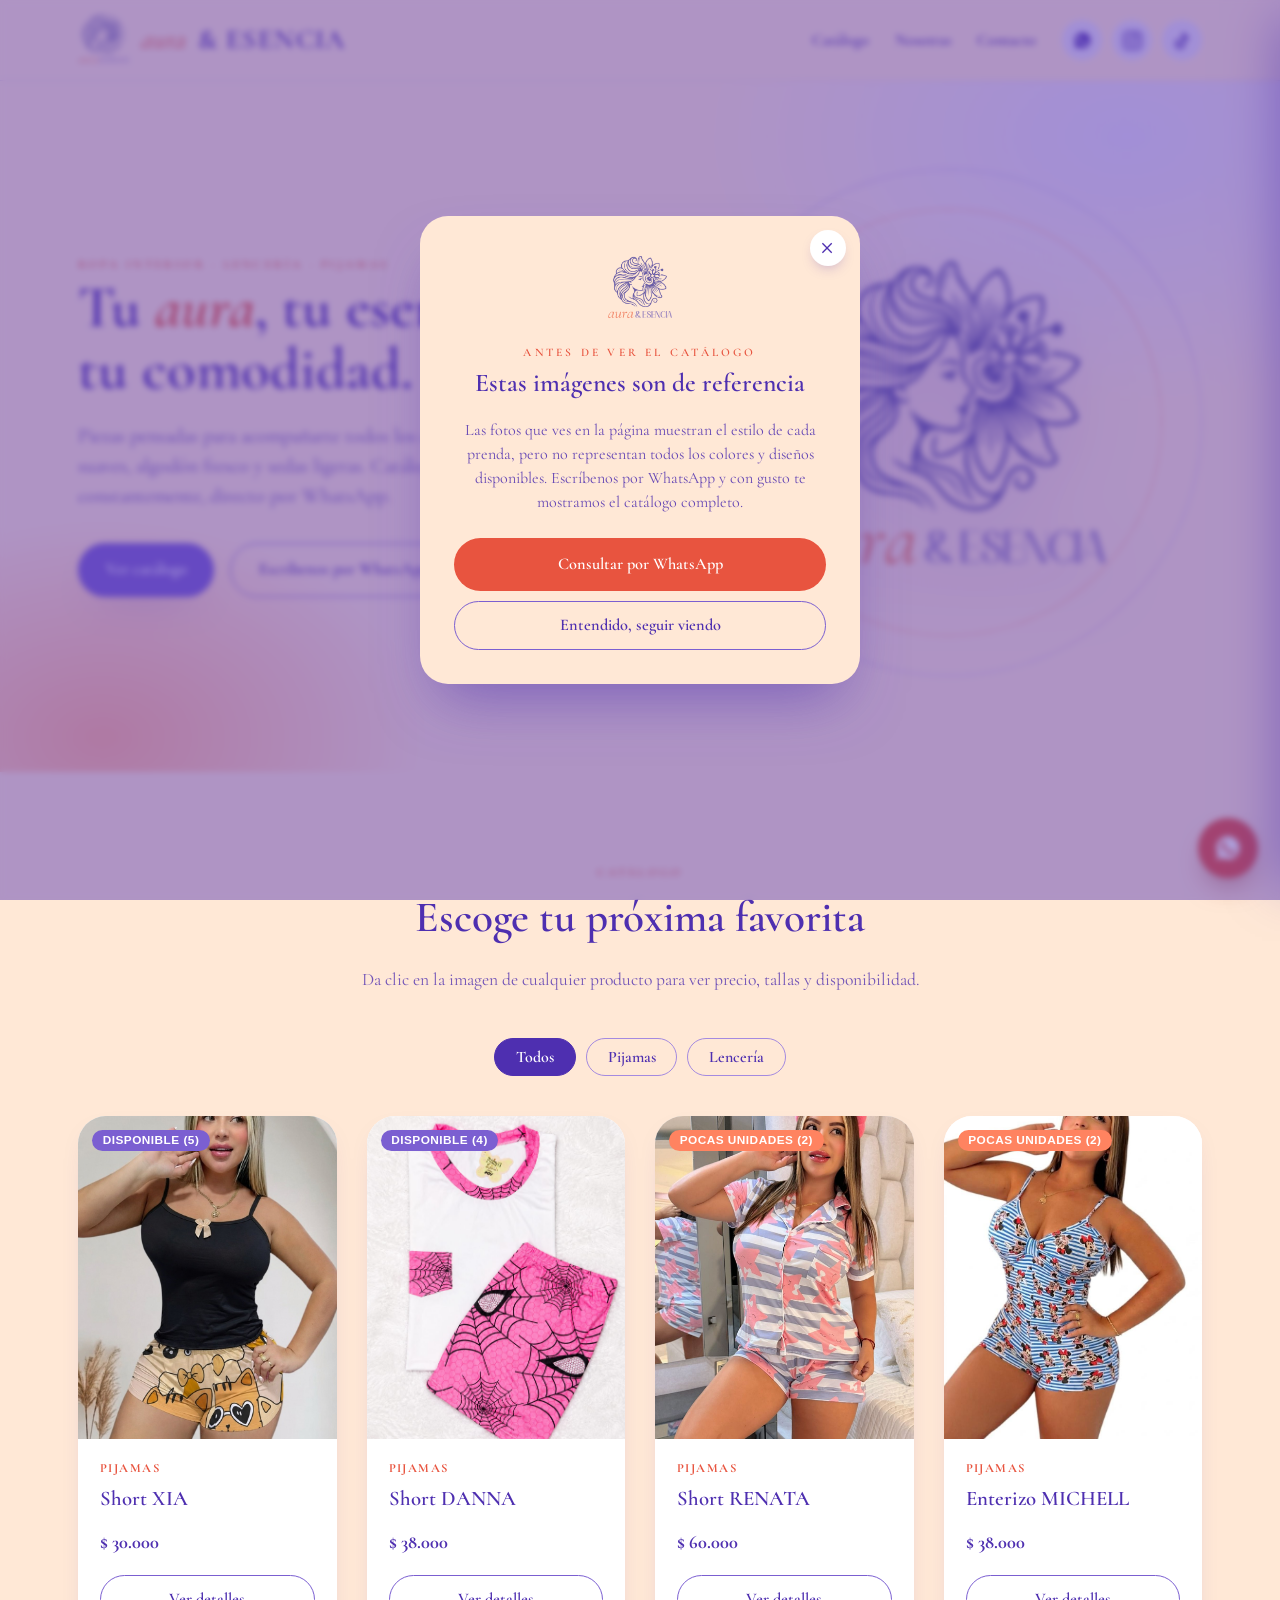
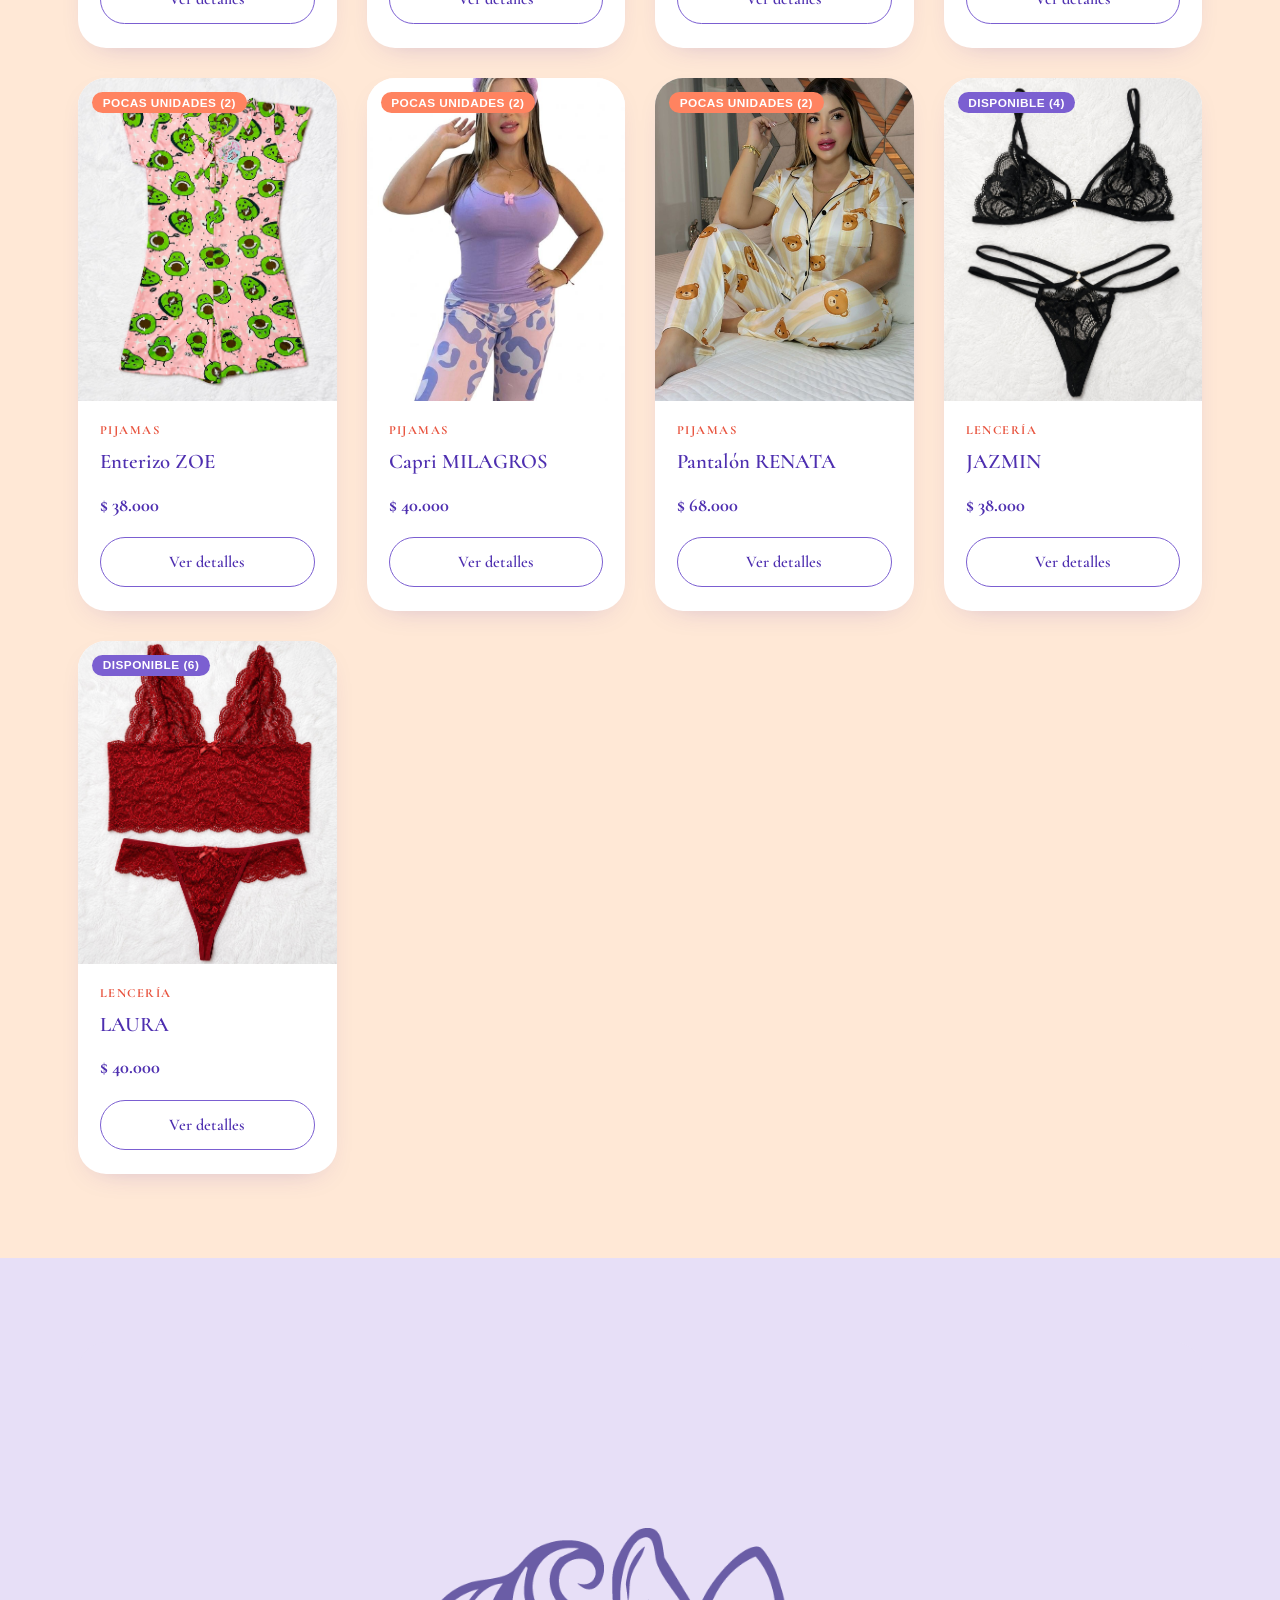
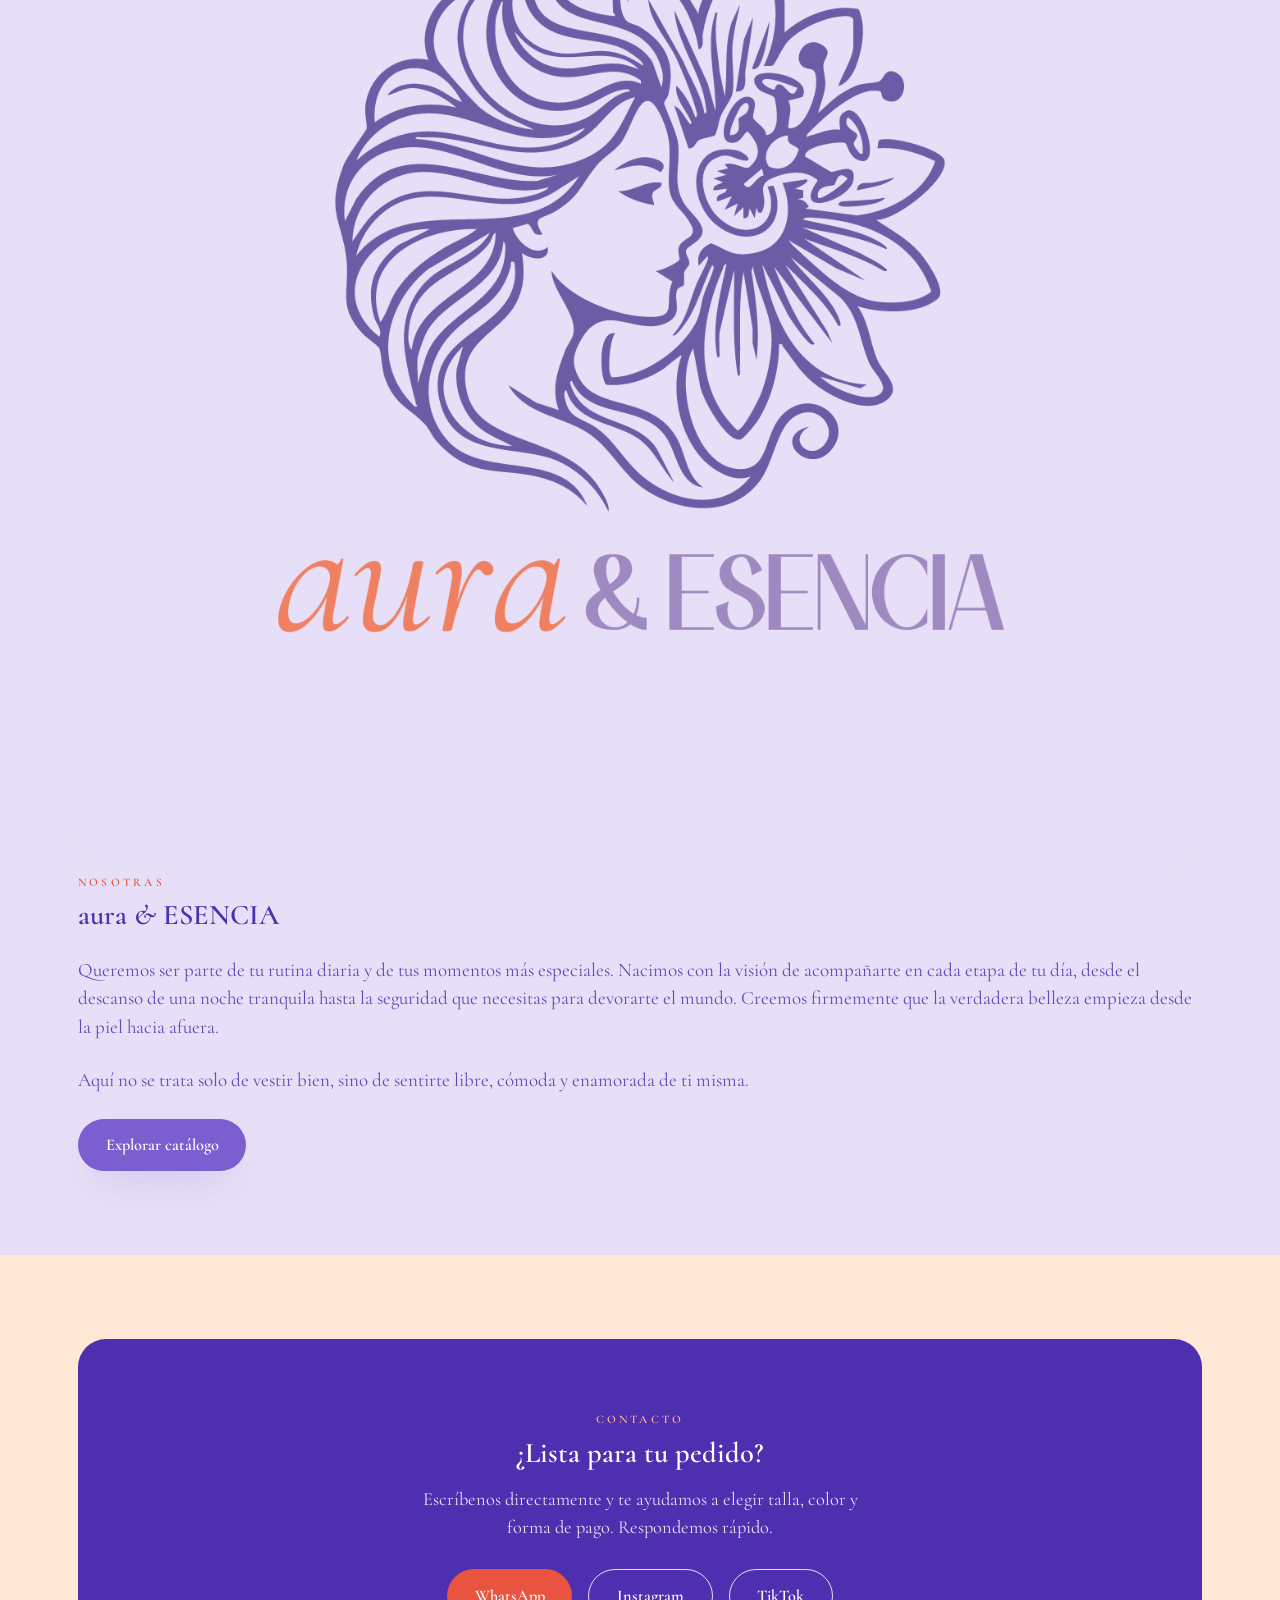
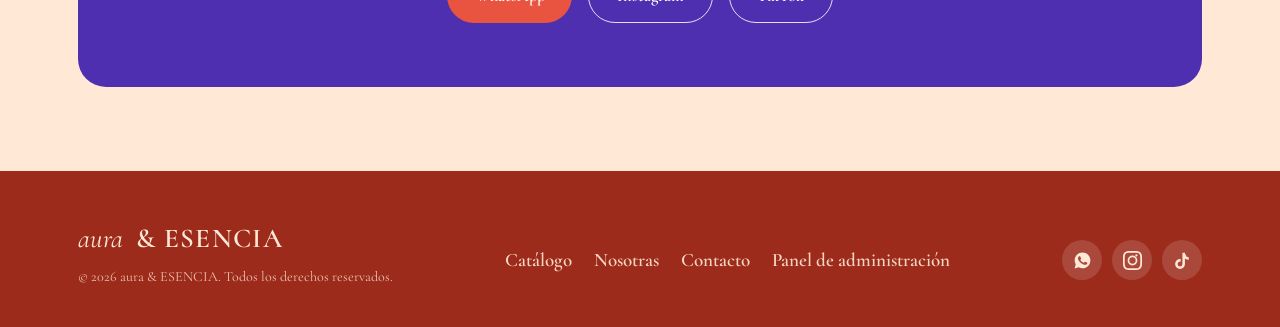
==== commit 8e661108: "Add files via upload" ====
--- a/index.html
+++ b/index.html
@@ -12,6 +12,27 @@
 <link rel="stylesheet" href="css/style.css" />
 </head>
 <body>
+
+<!-- Aviso emergente de bienvenida -->
+<div class="notice-scrim" id="noticeScrim">
+  <div class="notice-card" role="dialog" aria-modal="true" aria-labelledby="noticeTitle">
+    <button class="notice-close" id="noticeCloseBtn" aria-label="Cerrar aviso">
+      <svg viewBox="0 0 24 24"><path d="M18.3 5.71 12 12l6.3 6.29-1.41 1.42L10.59 13.4 4.3 19.71 2.88 18.3 9.17 12 2.88 5.71 4.3 4.29l6.29 6.3 6.29-6.3z"/></svg>
+    </button>
+    <img class="notice-logo" src="assets/logo.png" alt="aura & ESENCIA" />
+    <span class="eyebrow">Antes de ver el catálogo</span>
+    <h3 id="noticeTitle">Estas imágenes son de referencia</h3>
+    <p>
+      Las fotos que ves en la página muestran el estilo de cada prenda, pero
+      no representan todos los colores y diseños disponibles. Escríbenos por
+      WhatsApp y con gusto te mostramos el catálogo completo.
+    </p>
+    <div class="notice-actions">
+      <a class="btn btn-whatsapp" data-social="whatsapp" href="#" target="_blank" rel="noopener">Consultar por WhatsApp</a>
+      <button class="btn btn-ghost" id="noticeDismissBtn">Entendido, seguir viendo</button>
+    </div>
+  </div>
+</div>
 
 <header class="site-header">
   <div class="container">
--- a/css/style.css
+++ b/css/style.css
@@ -473,6 +473,58 @@
 .site-footer .social-icon { background: rgba(255,255,255,.14); color: var(--c1); }
 .site-footer .social-icon:hover { background: var(--c1); color: var(--c5); }
 
+/* =========================== AVISO EMERGENTE =========================== */
+.notice-scrim {
+  position: fixed;
+  inset: 0;
+  background: rgba(78, 47, 176, .45);
+  backdrop-filter: blur(3px);
+  display: flex;
+  align-items: center;
+  justify-content: center;
+  padding: 20px;
+  z-index: 80;
+  opacity: 0;
+  pointer-events: none;
+  transition: opacity .3s ease;
+}
+.notice-scrim.open { opacity: 1; pointer-events: auto; }
+
+.notice-card {
+  position: relative;
+  background: var(--c1);
+  border-radius: var(--radius-lg);
+  max-width: 440px;
+  width: 100%;
+  padding: 40px 34px 34px;
+  text-align: center;
+  box-shadow: 0 30px 60px -20px rgba(78, 47, 176, .55);
+  transform: translateY(14px) scale(.97);
+  transition: transform .3s cubic-bezier(.22,.9,.34,1);
+}
+.notice-scrim.open .notice-card { transform: translateY(0) scale(1); }
+
+.notice-logo { width: 64px; margin: 0 auto 14px; }
+
+.notice-card h3 { font-size: 1.6rem; margin-bottom: .35em; }
+.notice-card p { opacity: .85; font-size: 1rem; margin-bottom: 24px; }
+
+.notice-actions { display: flex; flex-direction: column; gap: 10px; }
+.notice-actions .btn { width: 100%; justify-content: center; }
+
+.notice-close {
+  position: absolute;
+  top: 14px; right: 14px;
+  width: 36px; height: 36px;
+  border-radius: 50%;
+  background: #fff;
+  border: none;
+  cursor: pointer;
+  display: flex; align-items: center; justify-content: center;
+  box-shadow: 0 6px 14px -6px rgba(78,47,176,.4);
+}
+.notice-close svg { width: 16px; height: 16px; fill: var(--v5); }
+
 /* =========================== WHATSAPP FLOAT =========================== */
 .wa-float {
   position: fixed;
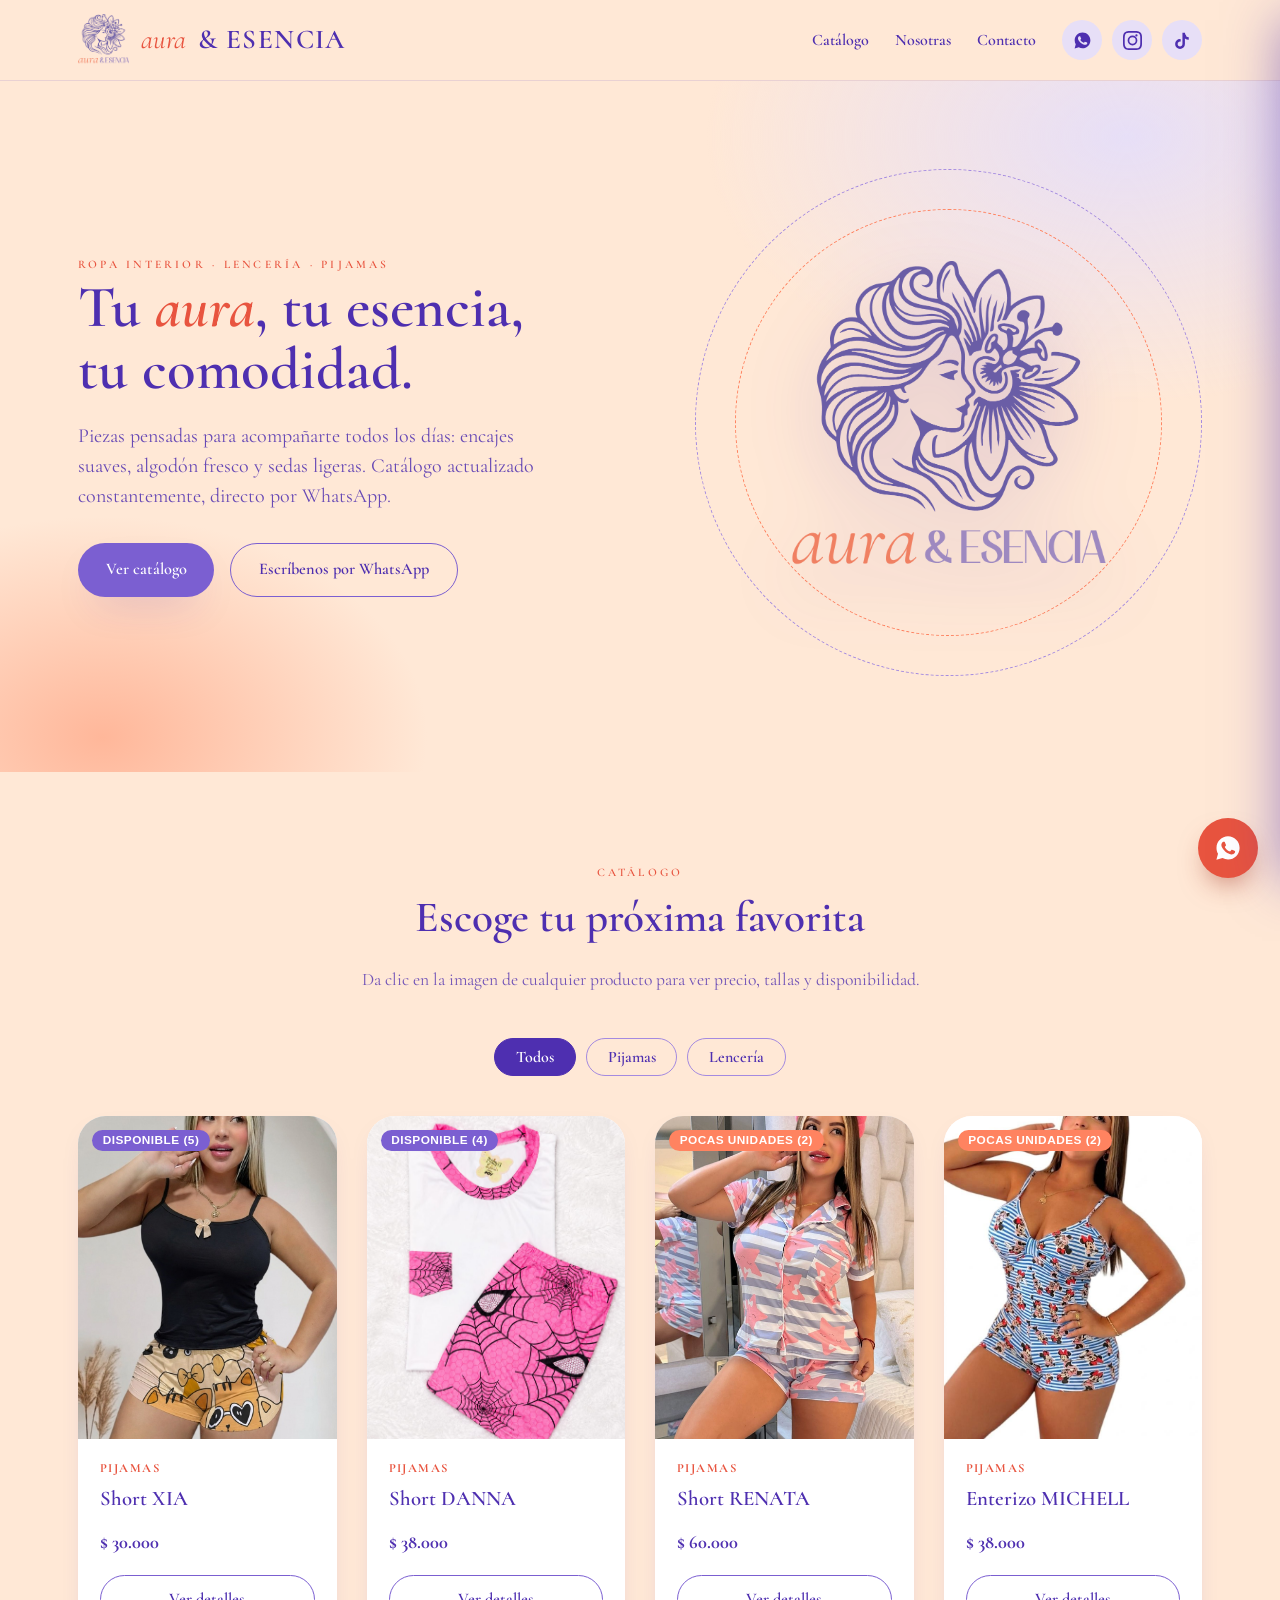
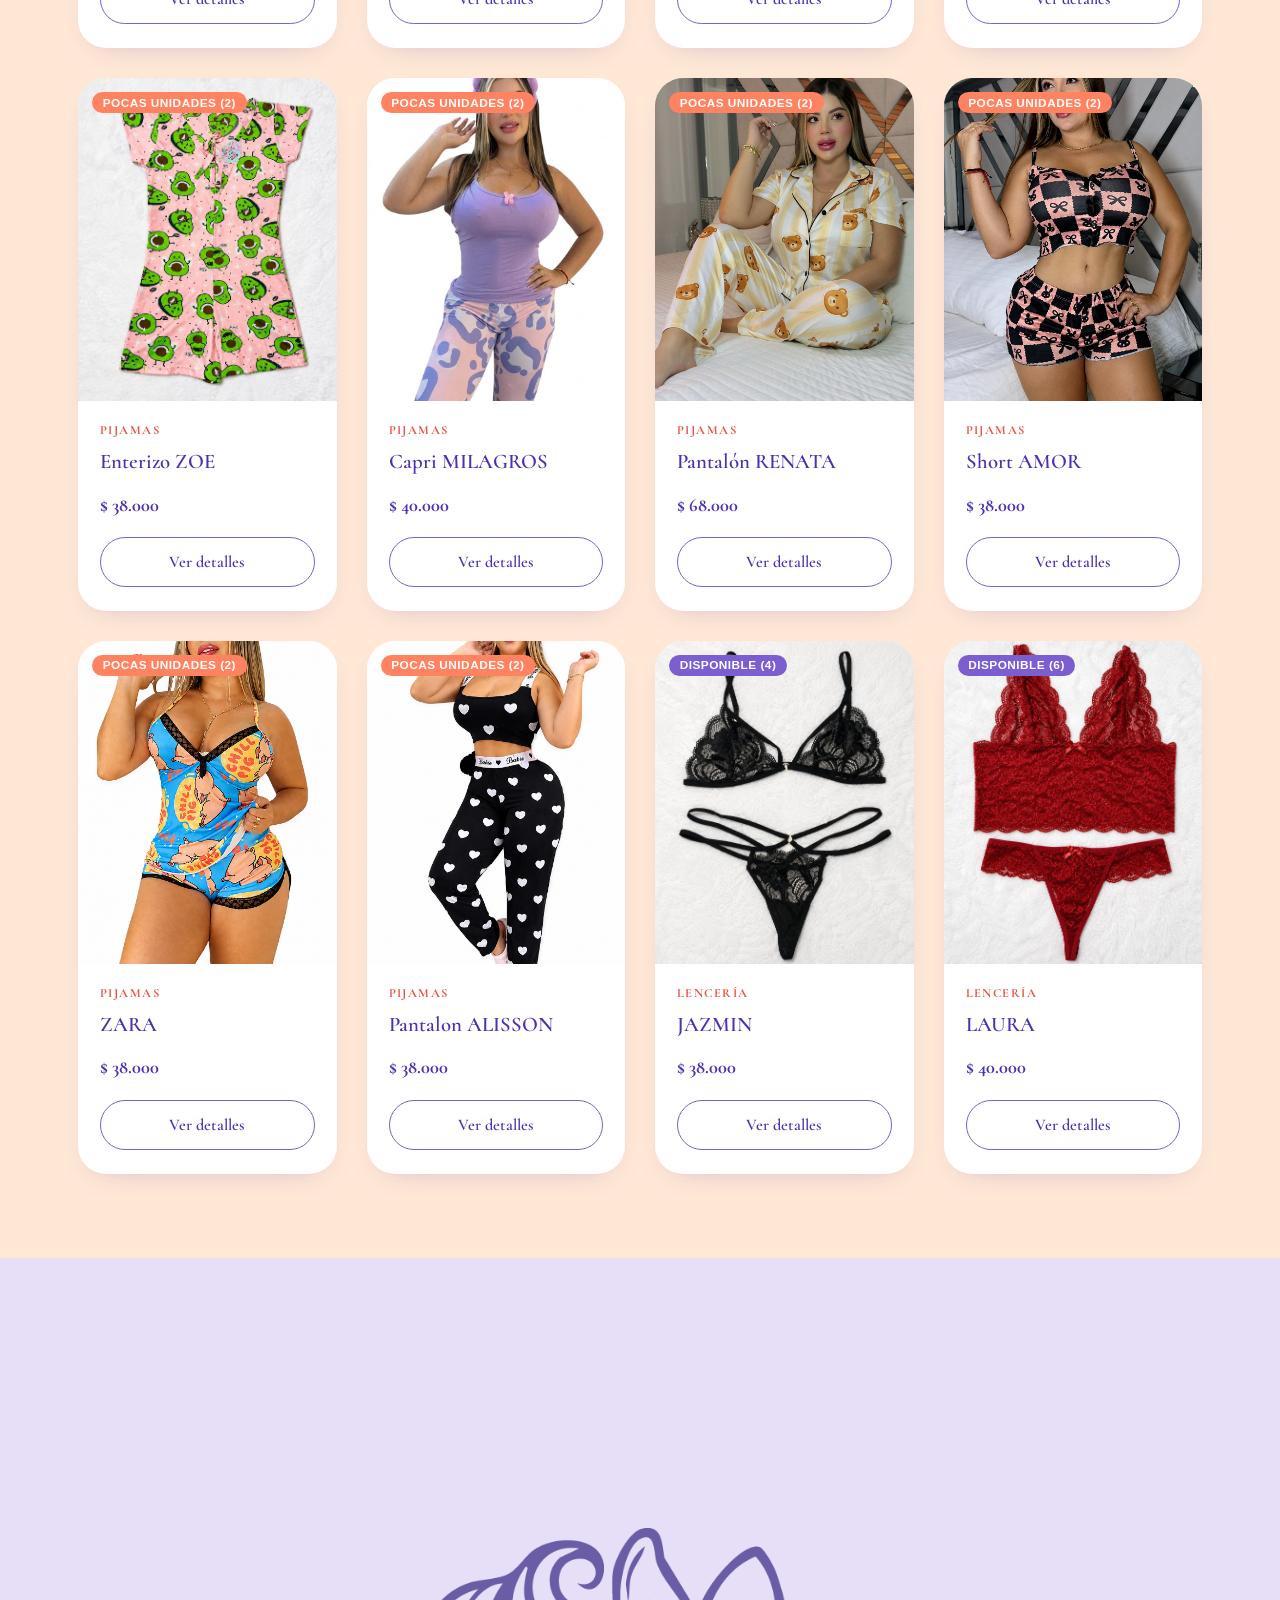
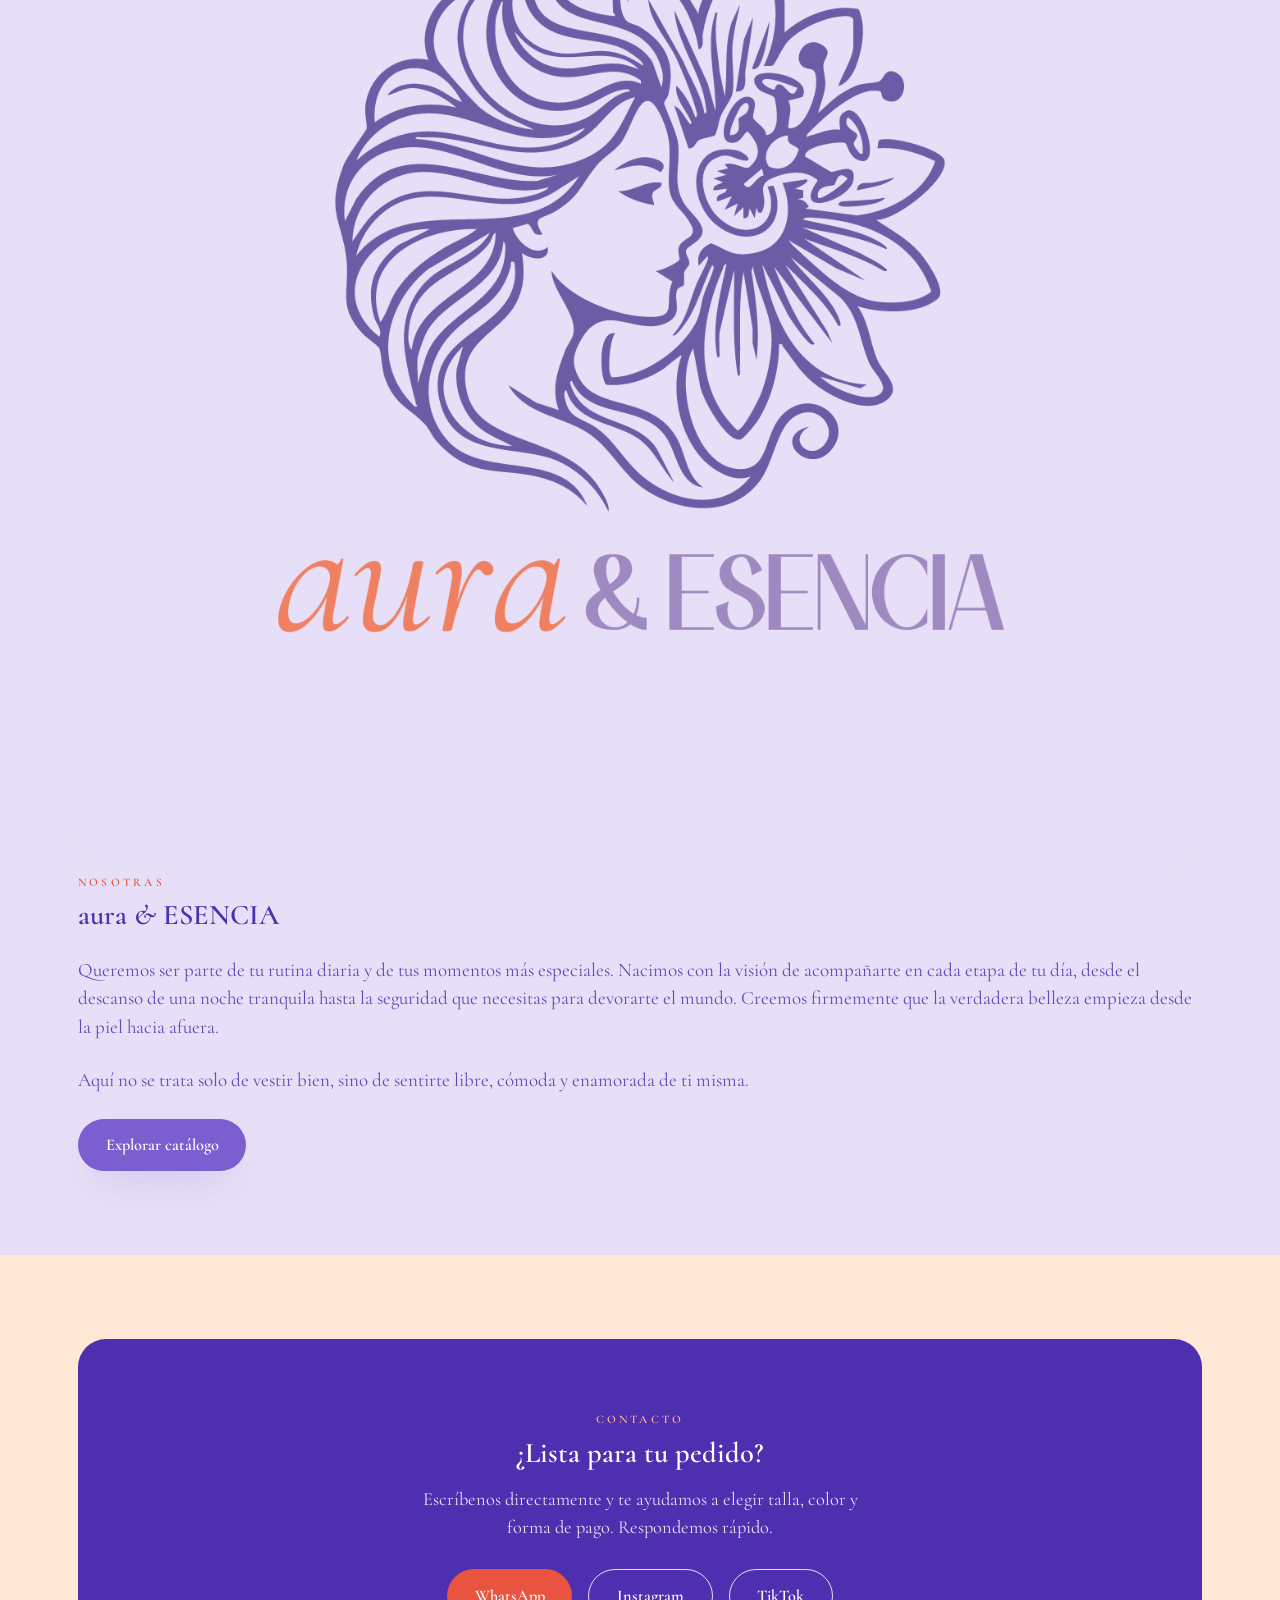
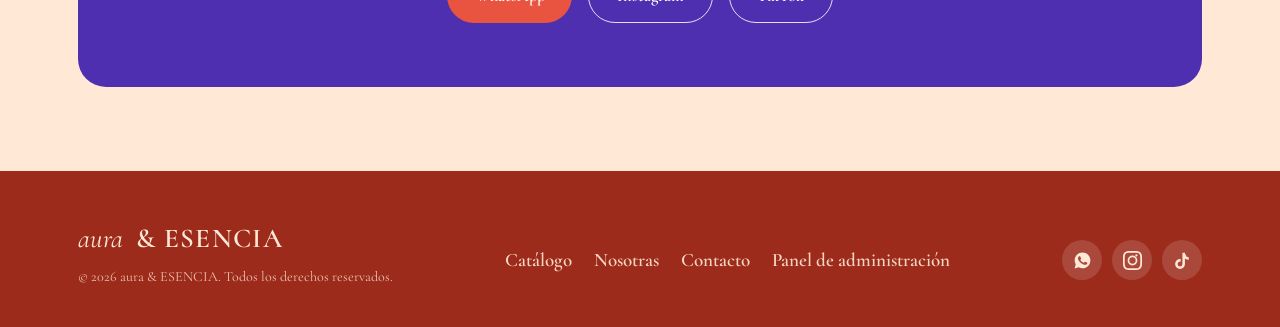
==== commit 303fc15f: "Add files via upload" ====
--- a/index.html
+++ b/index.html
@@ -12,27 +12,6 @@
 <link rel="stylesheet" href="css/style.css" />
 </head>
 <body>
-
-<!-- Aviso emergente de bienvenida -->
-<div class="notice-scrim" id="noticeScrim">
-  <div class="notice-card" role="dialog" aria-modal="true" aria-labelledby="noticeTitle">
-    <button class="notice-close" id="noticeCloseBtn" aria-label="Cerrar aviso">
-      <svg viewBox="0 0 24 24"><path d="M18.3 5.71 12 12l6.3 6.29-1.41 1.42L10.59 13.4 4.3 19.71 2.88 18.3 9.17 12 2.88 5.71 4.3 4.29l6.29 6.3 6.29-6.3z"/></svg>
-    </button>
-    <img class="notice-logo" src="assets/logo.png" alt="aura & ESENCIA" />
-    <span class="eyebrow">Antes de ver el catálogo</span>
-    <h3 id="noticeTitle">Estas imágenes son de referencia</h3>
-    <p>
-      Las fotos que ves en la página muestran el estilo de cada prenda, pero
-      no representan todos los colores y diseños disponibles. Escríbenos por
-      WhatsApp y con gusto te mostramos el catálogo completo.
-    </p>
-    <div class="notice-actions">
-      <a class="btn btn-whatsapp" data-social="whatsapp" href="#" target="_blank" rel="noopener">Consultar por WhatsApp</a>
-      <button class="btn btn-ghost" id="noticeDismissBtn">Entendido, seguir viendo</button>
-    </div>
-  </div>
-</div>
 
 <header class="site-header">
   <div class="container">
--- a/css/style.css
+++ b/css/style.css
@@ -473,58 +473,6 @@
 .site-footer .social-icon { background: rgba(255,255,255,.14); color: var(--c1); }
 .site-footer .social-icon:hover { background: var(--c1); color: var(--c5); }
 
-/* =========================== AVISO EMERGENTE =========================== */
-.notice-scrim {
-  position: fixed;
-  inset: 0;
-  background: rgba(78, 47, 176, .45);
-  backdrop-filter: blur(3px);
-  display: flex;
-  align-items: center;
-  justify-content: center;
-  padding: 20px;
-  z-index: 80;
-  opacity: 0;
-  pointer-events: none;
-  transition: opacity .3s ease;
-}
-.notice-scrim.open { opacity: 1; pointer-events: auto; }
-
-.notice-card {
-  position: relative;
-  background: var(--c1);
-  border-radius: var(--radius-lg);
-  max-width: 440px;
-  width: 100%;
-  padding: 40px 34px 34px;
-  text-align: center;
-  box-shadow: 0 30px 60px -20px rgba(78, 47, 176, .55);
-  transform: translateY(14px) scale(.97);
-  transition: transform .3s cubic-bezier(.22,.9,.34,1);
-}
-.notice-scrim.open .notice-card { transform: translateY(0) scale(1); }
-
-.notice-logo { width: 64px; margin: 0 auto 14px; }
-
-.notice-card h3 { font-size: 1.6rem; margin-bottom: .35em; }
-.notice-card p { opacity: .85; font-size: 1rem; margin-bottom: 24px; }
-
-.notice-actions { display: flex; flex-direction: column; gap: 10px; }
-.notice-actions .btn { width: 100%; justify-content: center; }
-
-.notice-close {
-  position: absolute;
-  top: 14px; right: 14px;
-  width: 36px; height: 36px;
-  border-radius: 50%;
-  background: #fff;
-  border: none;
-  cursor: pointer;
-  display: flex; align-items: center; justify-content: center;
-  box-shadow: 0 6px 14px -6px rgba(78,47,176,.4);
-}
-.notice-close svg { width: 16px; height: 16px; fill: var(--v5); }
-
 /* =========================== WHATSAPP FLOAT =========================== */
 .wa-float {
   position: fixed;
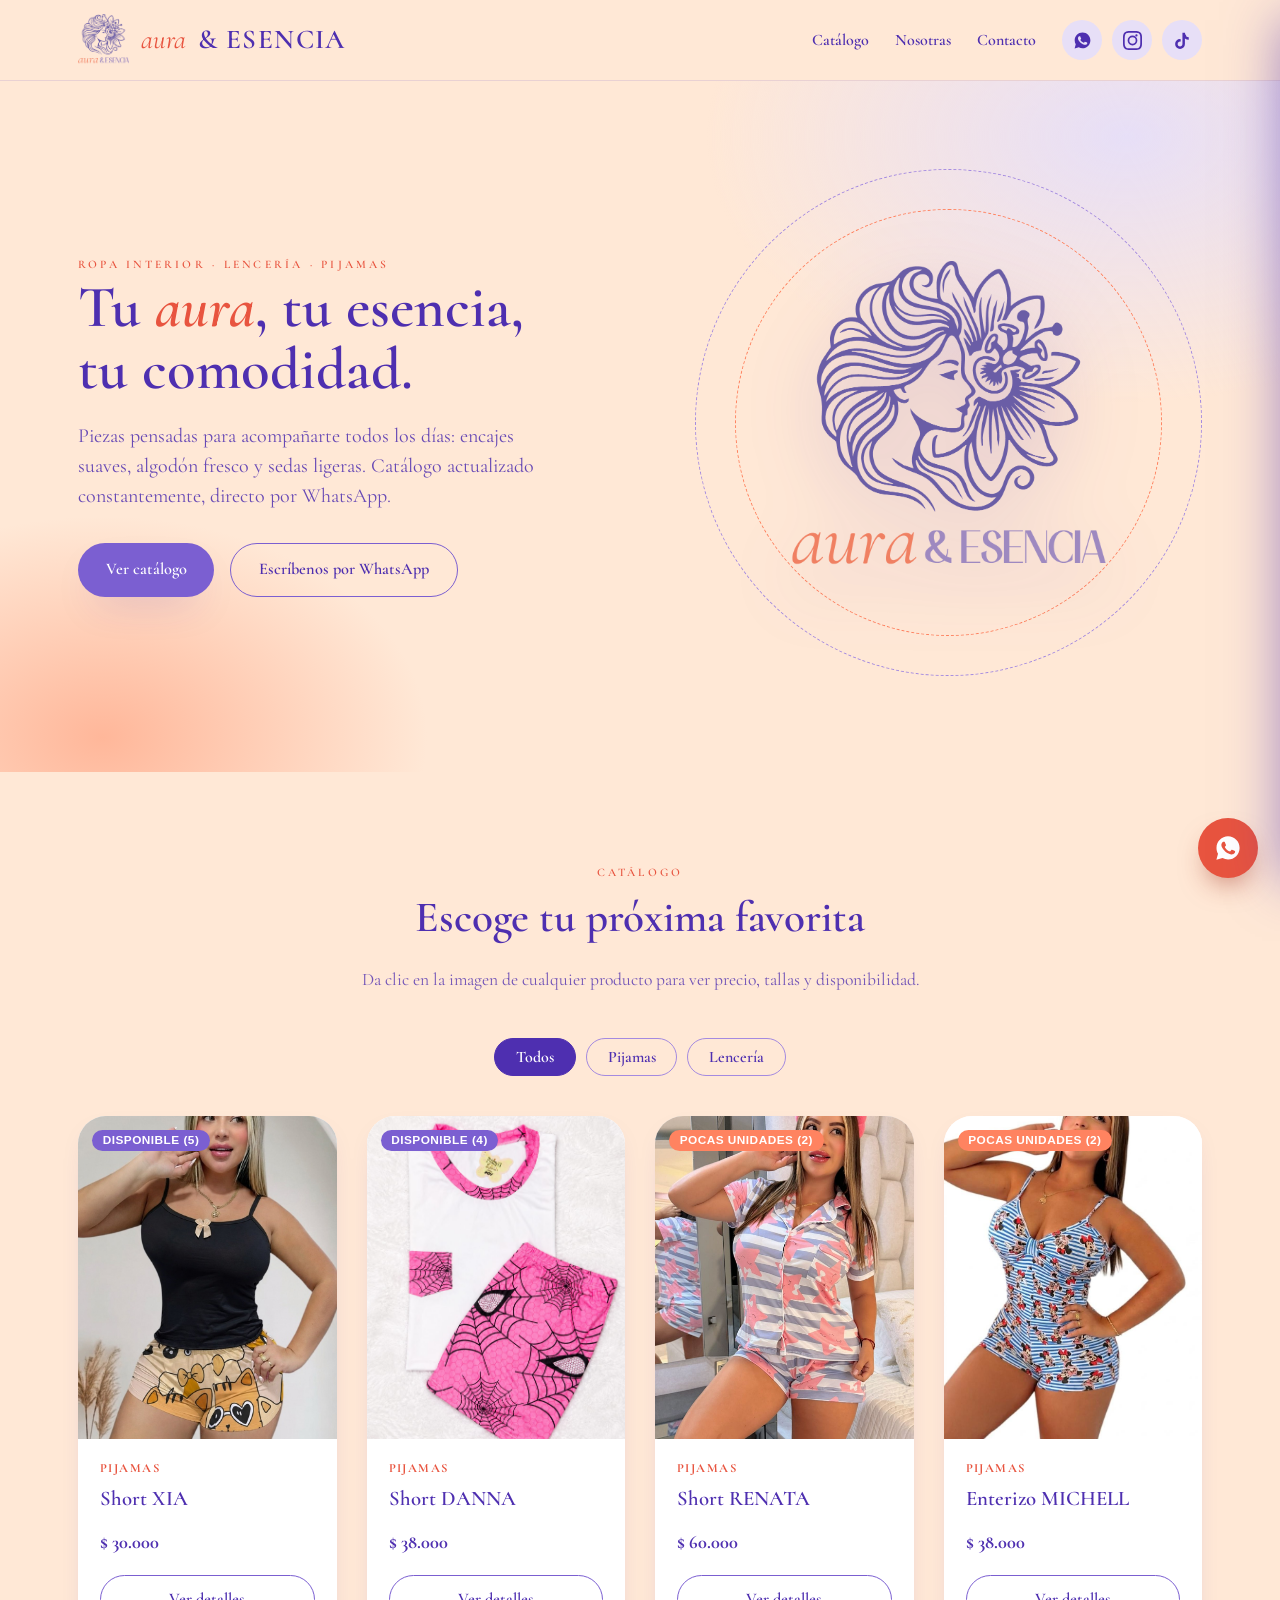
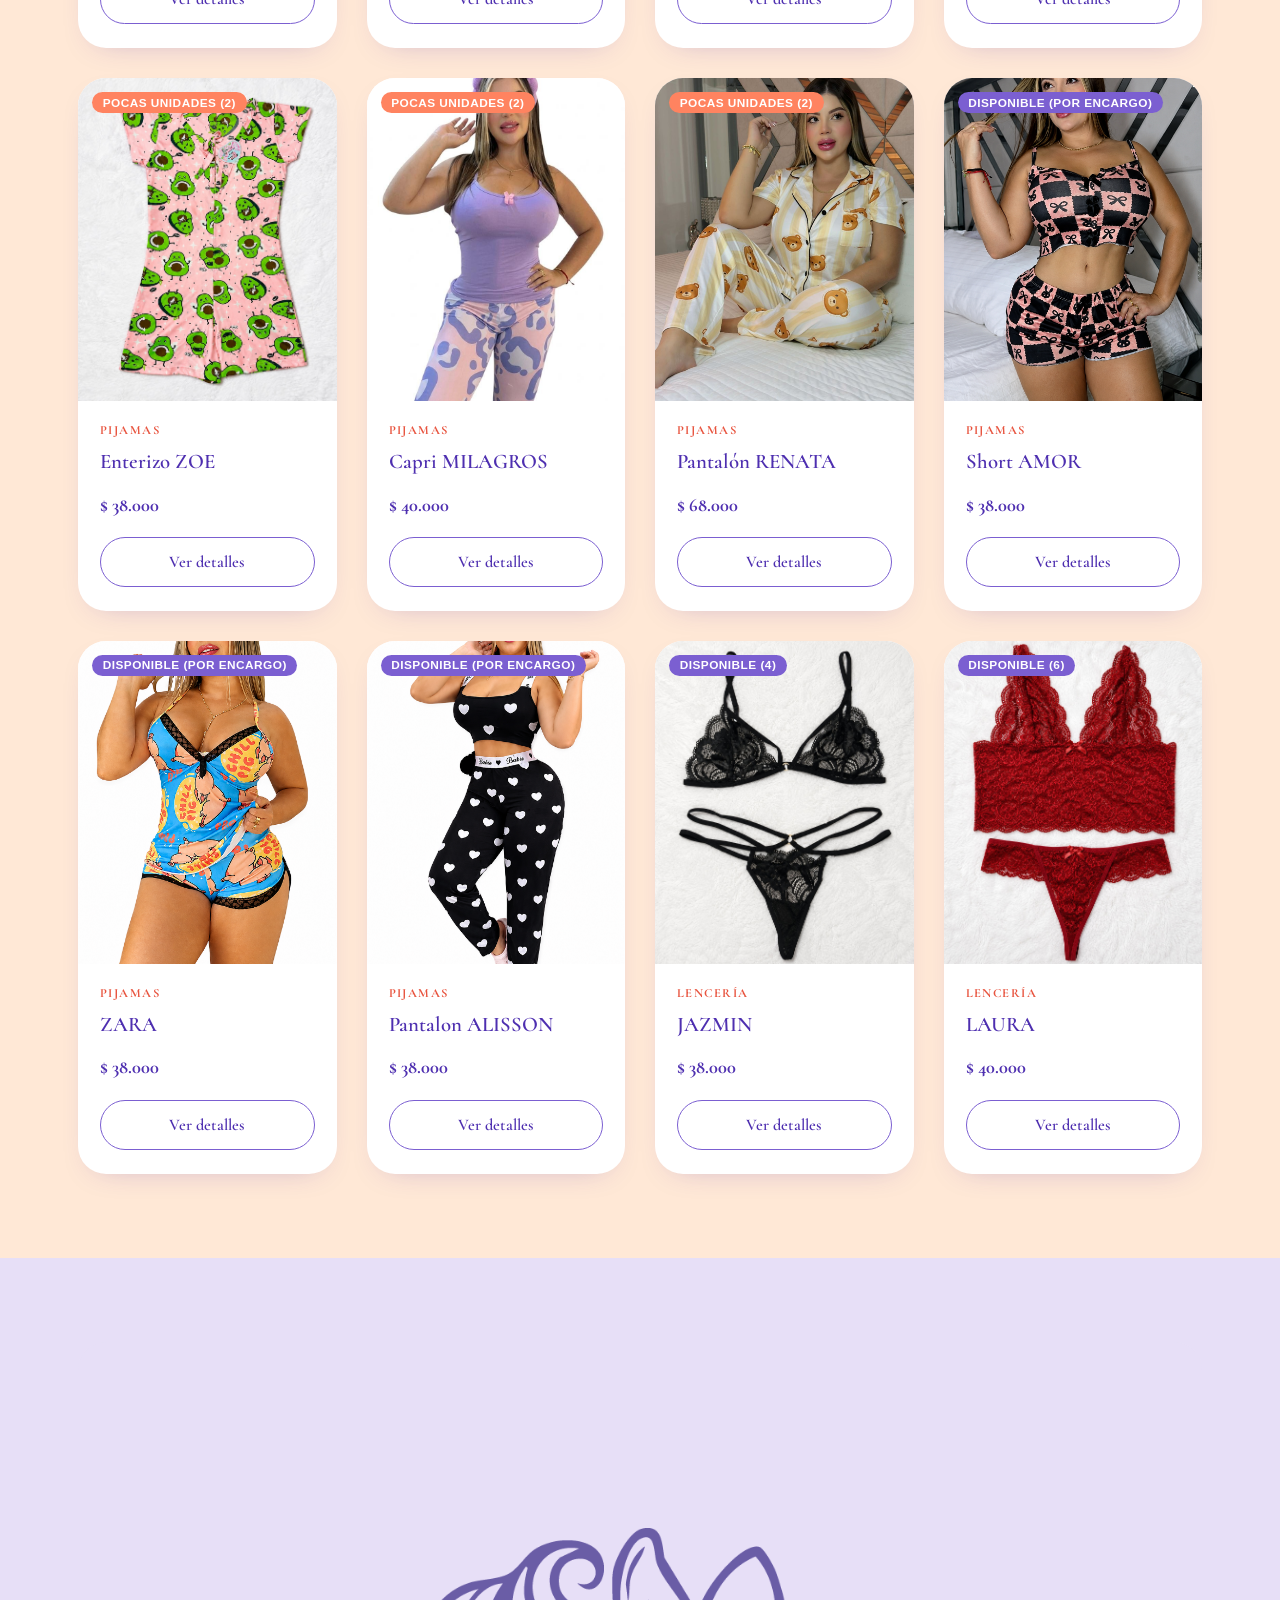
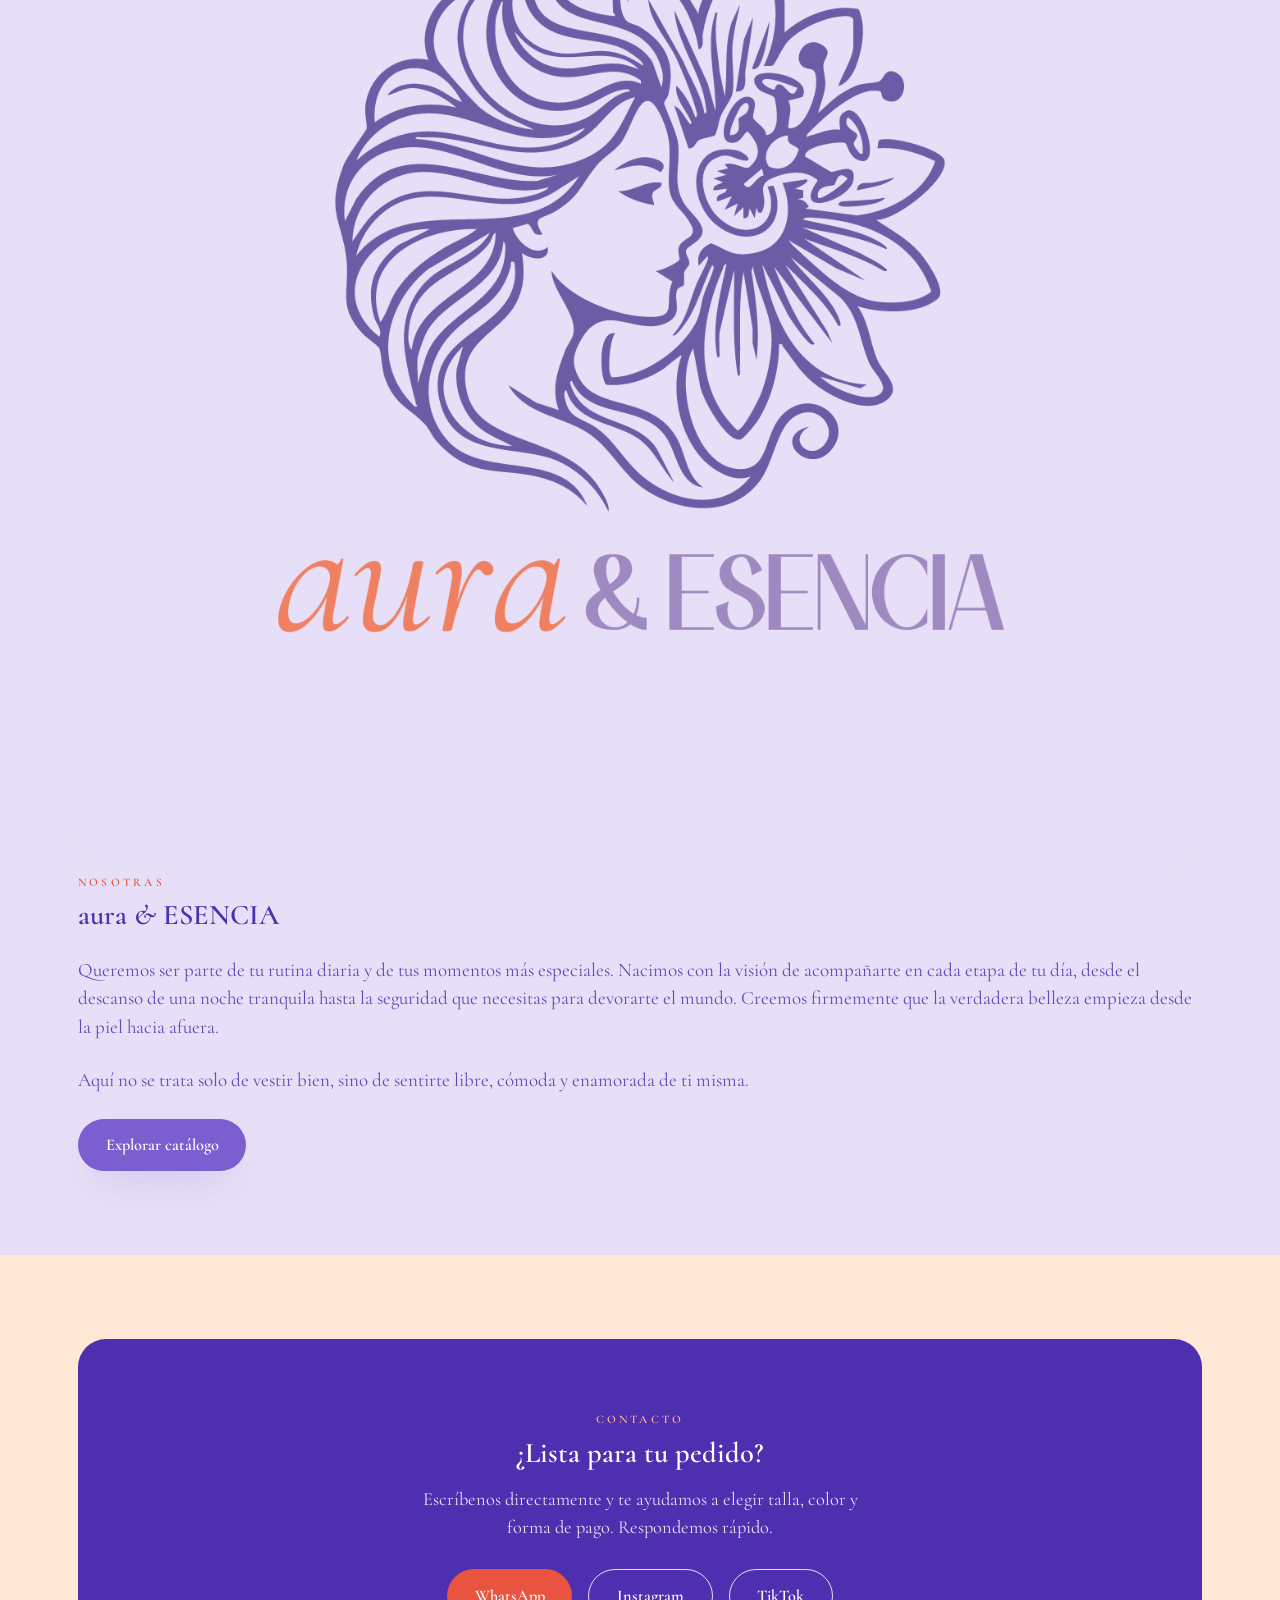
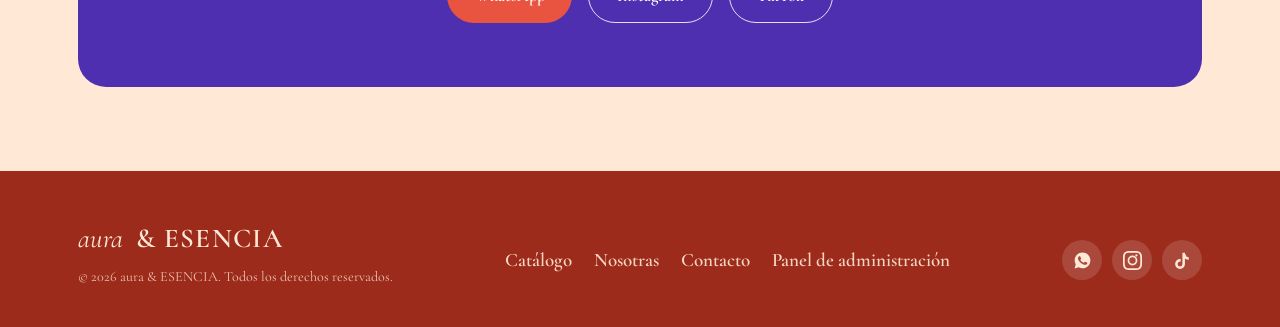
==== commit 458ded72: "Add files via upload" ====
--- a/index.html
+++ b/index.html
@@ -12,6 +12,27 @@
 <link rel="stylesheet" href="css/style.css" />
 </head>
 <body>
+
+<!-- Aviso emergente de bienvenida -->
+<div class="notice-scrim" id="noticeScrim">
+  <div class="notice-card" role="dialog" aria-modal="true" aria-labelledby="noticeTitle">
+    <button class="notice-close" id="noticeCloseBtn" aria-label="Cerrar aviso">
+      <svg viewBox="0 0 24 24"><path d="M18.3 5.71 12 12l6.3 6.29-1.41 1.42L10.59 13.4 4.3 19.71 2.88 18.3 9.17 12 2.88 5.71 4.3 4.29l6.29 6.3 6.29-6.3z"/></svg>
+    </button>
+    <img class="notice-logo" src="assets/logo.png" alt="aura & ESENCIA" />
+    <span class="eyebrow">Antes de ver el catálogo</span>
+    <h3 id="noticeTitle">Estas imágenes son de referencia</h3>
+    <p>
+      Las fotos que ves en la página muestran el estilo de cada prenda, pero
+      no representan todos los colores y diseños disponibles. Escríbenos por
+      WhatsApp y con gusto te mostramos el catálogo completo.
+    </p>
+    <div class="notice-actions">
+      <a class="btn btn-whatsapp" data-social="whatsapp" href="#" target="_blank" rel="noopener">Consultar por WhatsApp</a>
+      <button class="btn btn-ghost" id="noticeDismissBtn">Entendido, seguir viendo</button>
+    </div>
+  </div>
+</div>
 
 <header class="site-header">
   <div class="container">
--- a/css/style.css
+++ b/css/style.css
@@ -473,6 +473,58 @@
 .site-footer .social-icon { background: rgba(255,255,255,.14); color: var(--c1); }
 .site-footer .social-icon:hover { background: var(--c1); color: var(--c5); }
 
+/* =========================== AVISO EMERGENTE =========================== */
+.notice-scrim {
+  position: fixed;
+  inset: 0;
+  background: rgba(78, 47, 176, .45);
+  backdrop-filter: blur(3px);
+  display: flex;
+  align-items: center;
+  justify-content: center;
+  padding: 20px;
+  z-index: 80;
+  opacity: 0;
+  pointer-events: none;
+  transition: opacity .3s ease;
+}
+.notice-scrim.open { opacity: 1; pointer-events: auto; }
+
+.notice-card {
+  position: relative;
+  background: var(--c1);
+  border-radius: var(--radius-lg);
+  max-width: 440px;
+  width: 100%;
+  padding: 40px 34px 34px;
+  text-align: center;
+  box-shadow: 0 30px 60px -20px rgba(78, 47, 176, .55);
+  transform: translateY(14px) scale(.97);
+  transition: transform .3s cubic-bezier(.22,.9,.34,1);
+}
+.notice-scrim.open .notice-card { transform: translateY(0) scale(1); }
+
+.notice-logo { width: 64px; margin: 0 auto 14px; }
+
+.notice-card h3 { font-size: 1.6rem; margin-bottom: .35em; }
+.notice-card p { opacity: .85; font-size: 1rem; margin-bottom: 24px; }
+
+.notice-actions { display: flex; flex-direction: column; gap: 10px; }
+.notice-actions .btn { width: 100%; justify-content: center; }
+
+.notice-close {
+  position: absolute;
+  top: 14px; right: 14px;
+  width: 36px; height: 36px;
+  border-radius: 50%;
+  background: #fff;
+  border: none;
+  cursor: pointer;
+  display: flex; align-items: center; justify-content: center;
+  box-shadow: 0 6px 14px -6px rgba(78,47,176,.4);
+}
+.notice-close svg { width: 16px; height: 16px; fill: var(--v5); }
+
 /* =========================== WHATSAPP FLOAT =========================== */
 .wa-float {
   position: fixed;
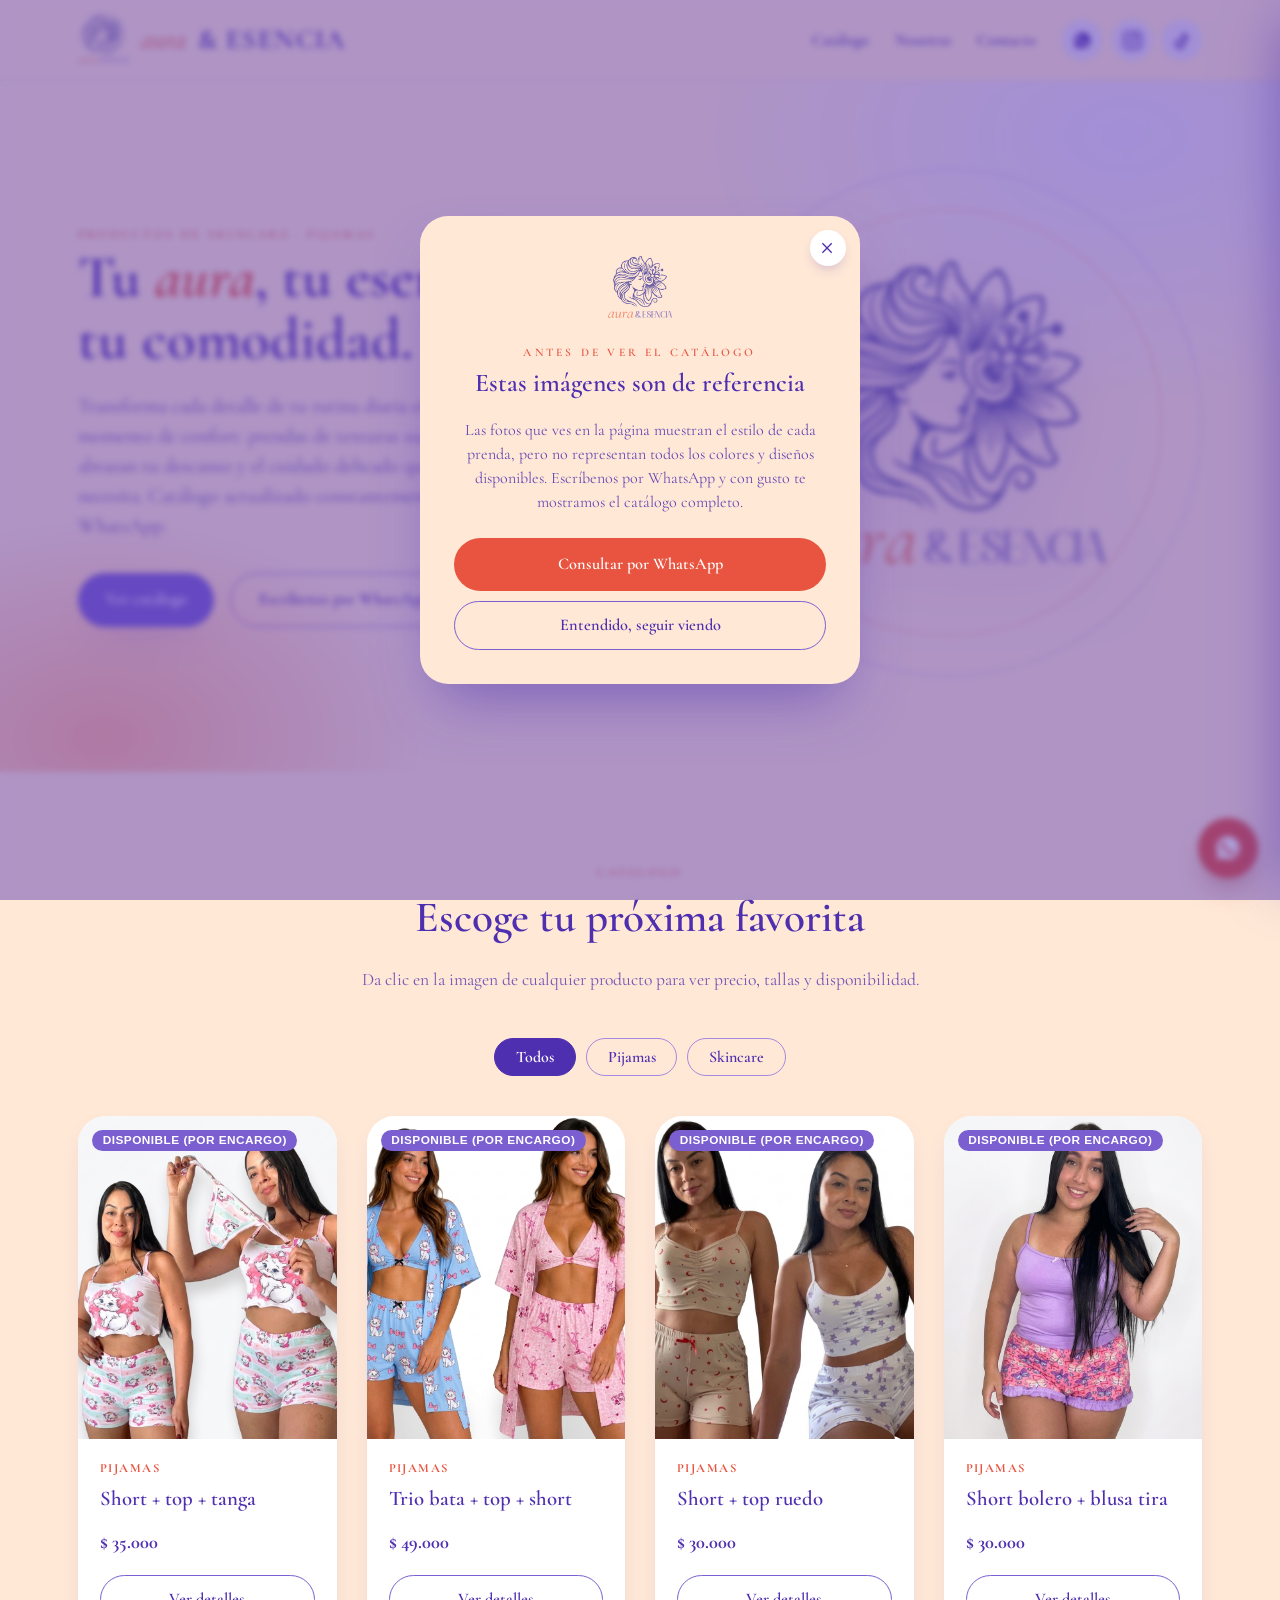
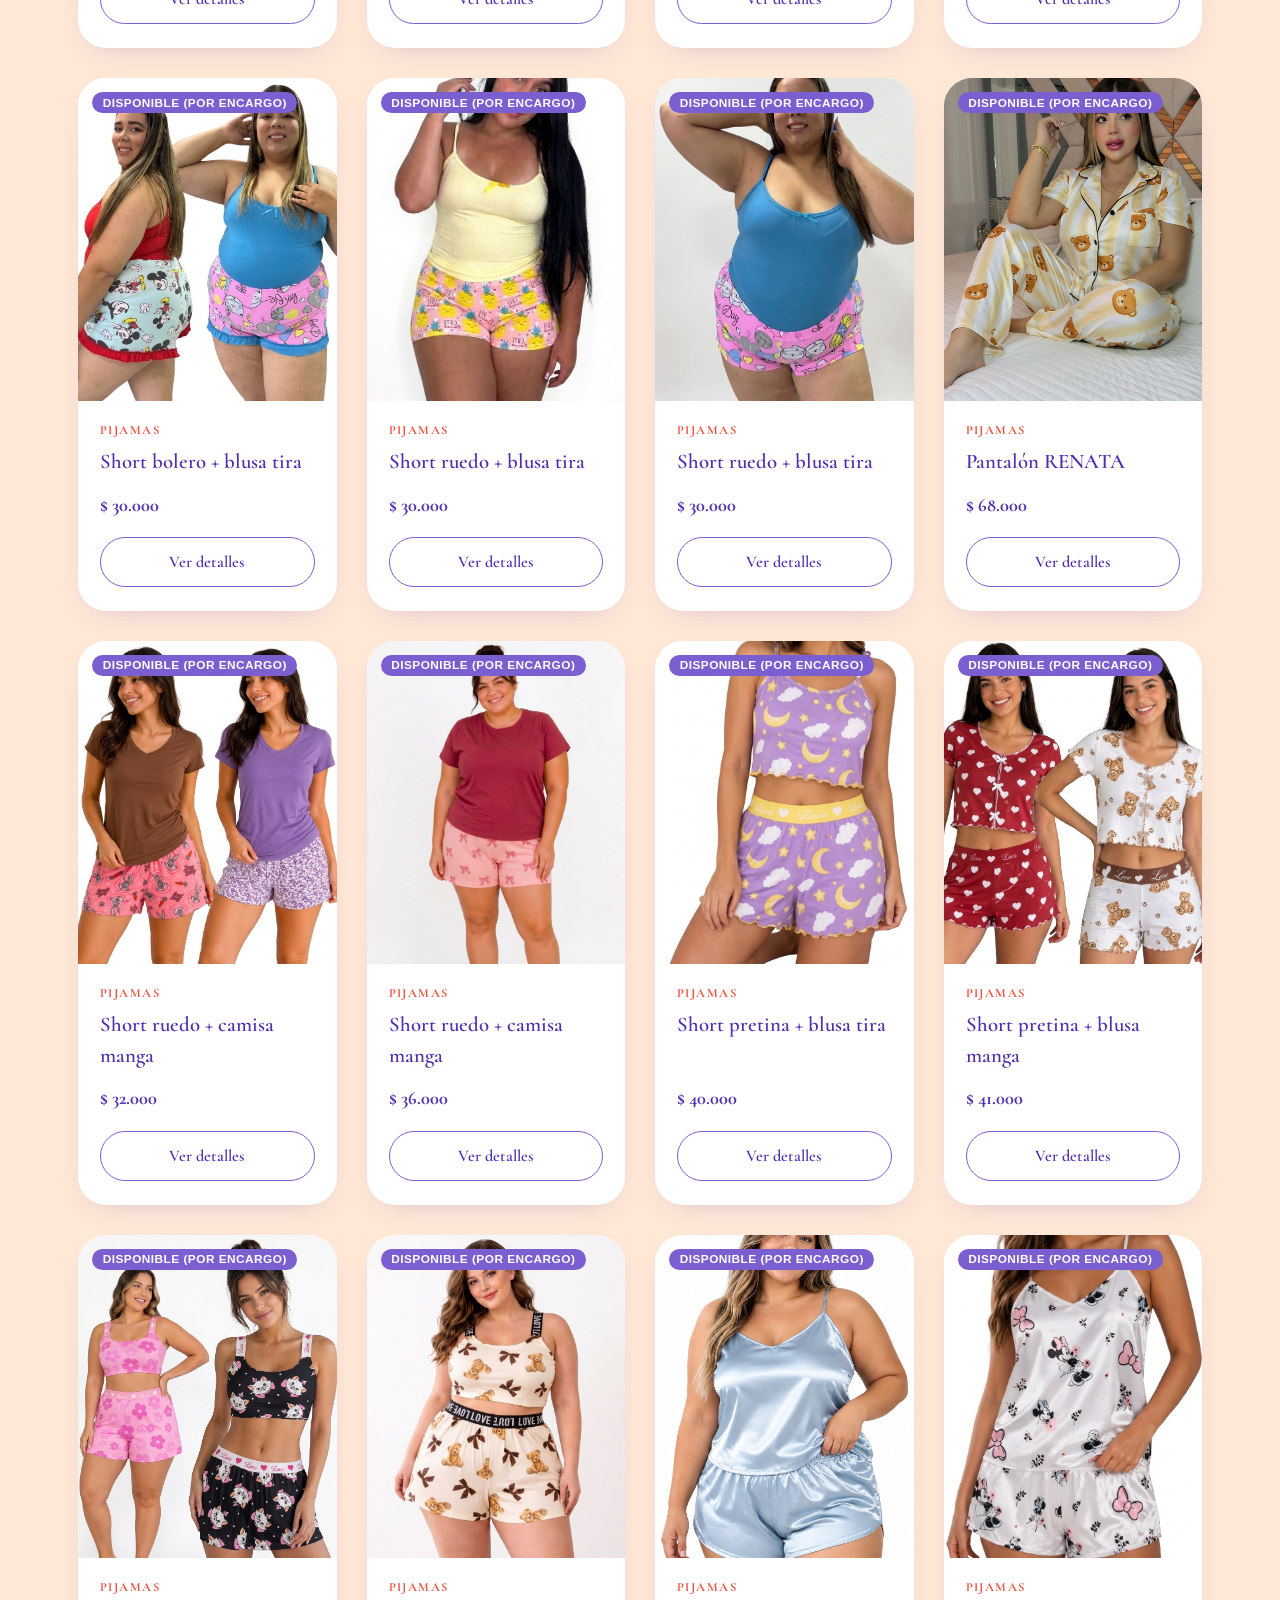
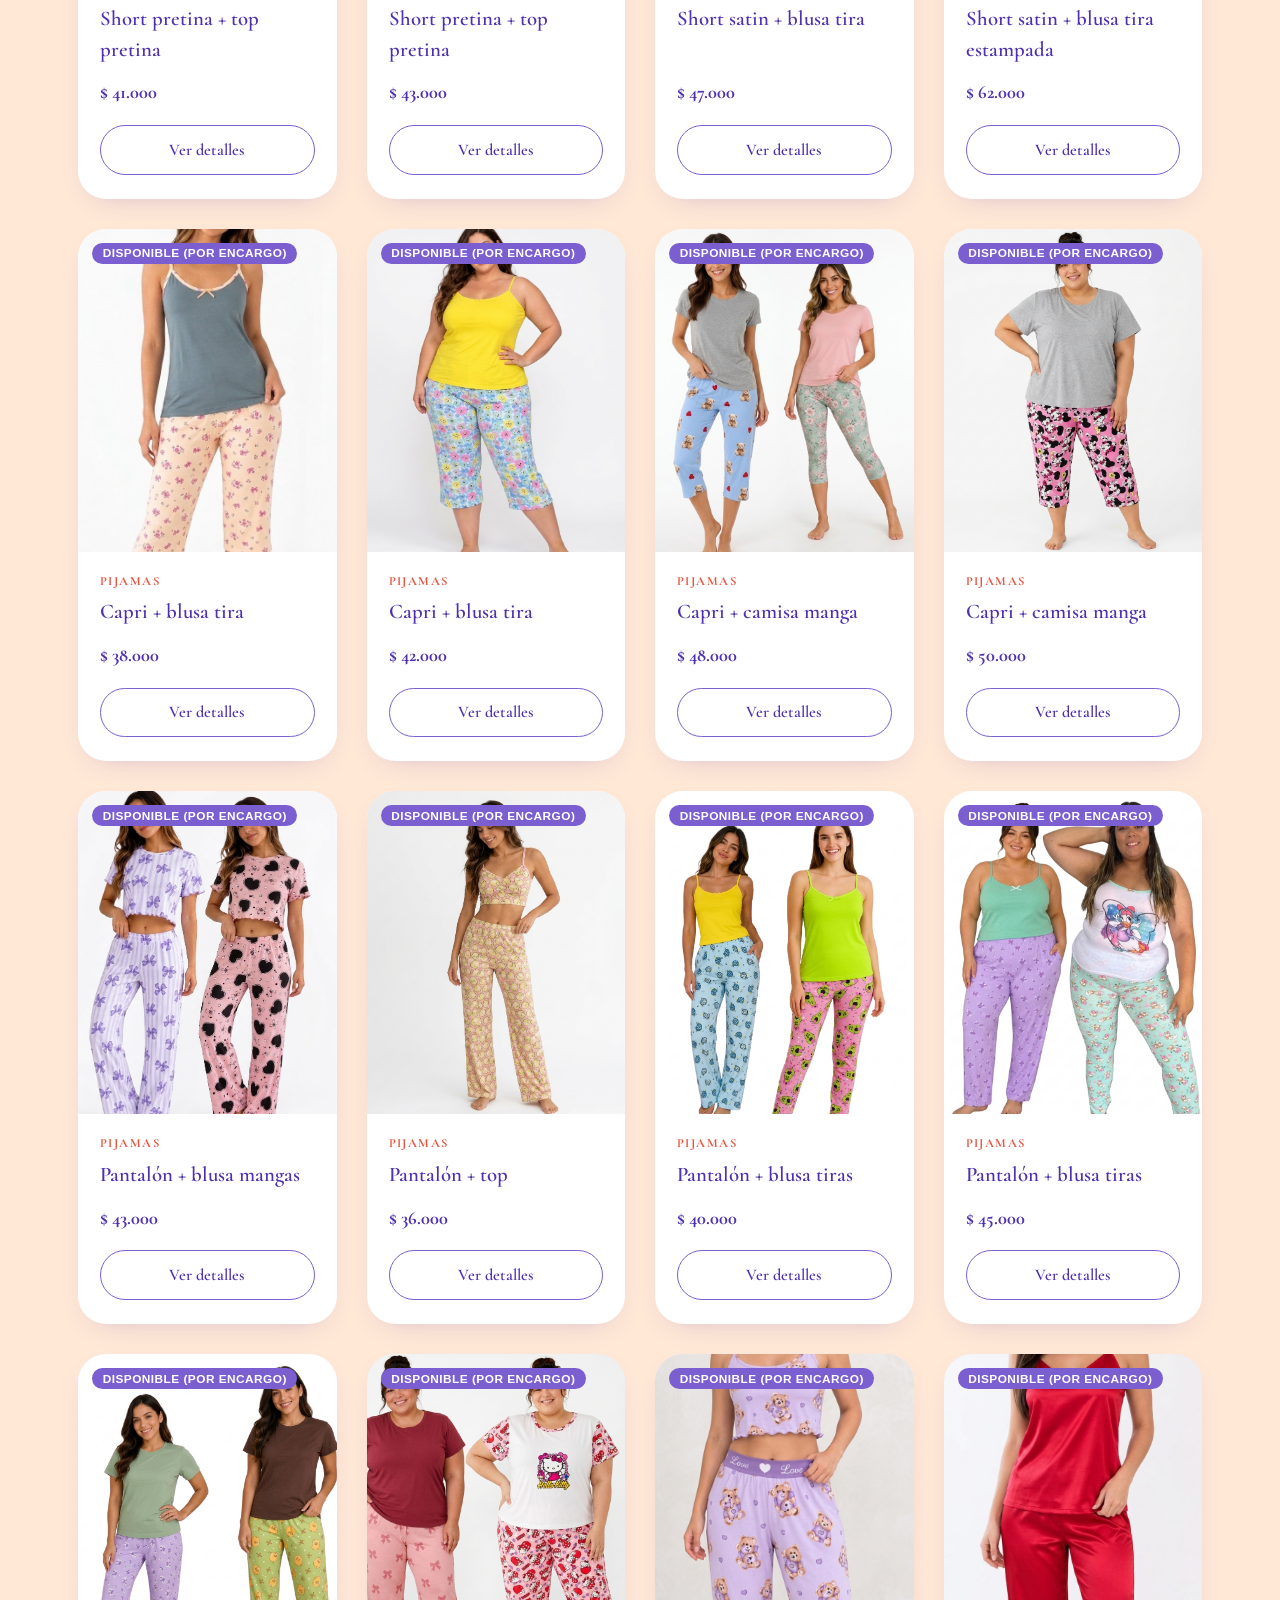
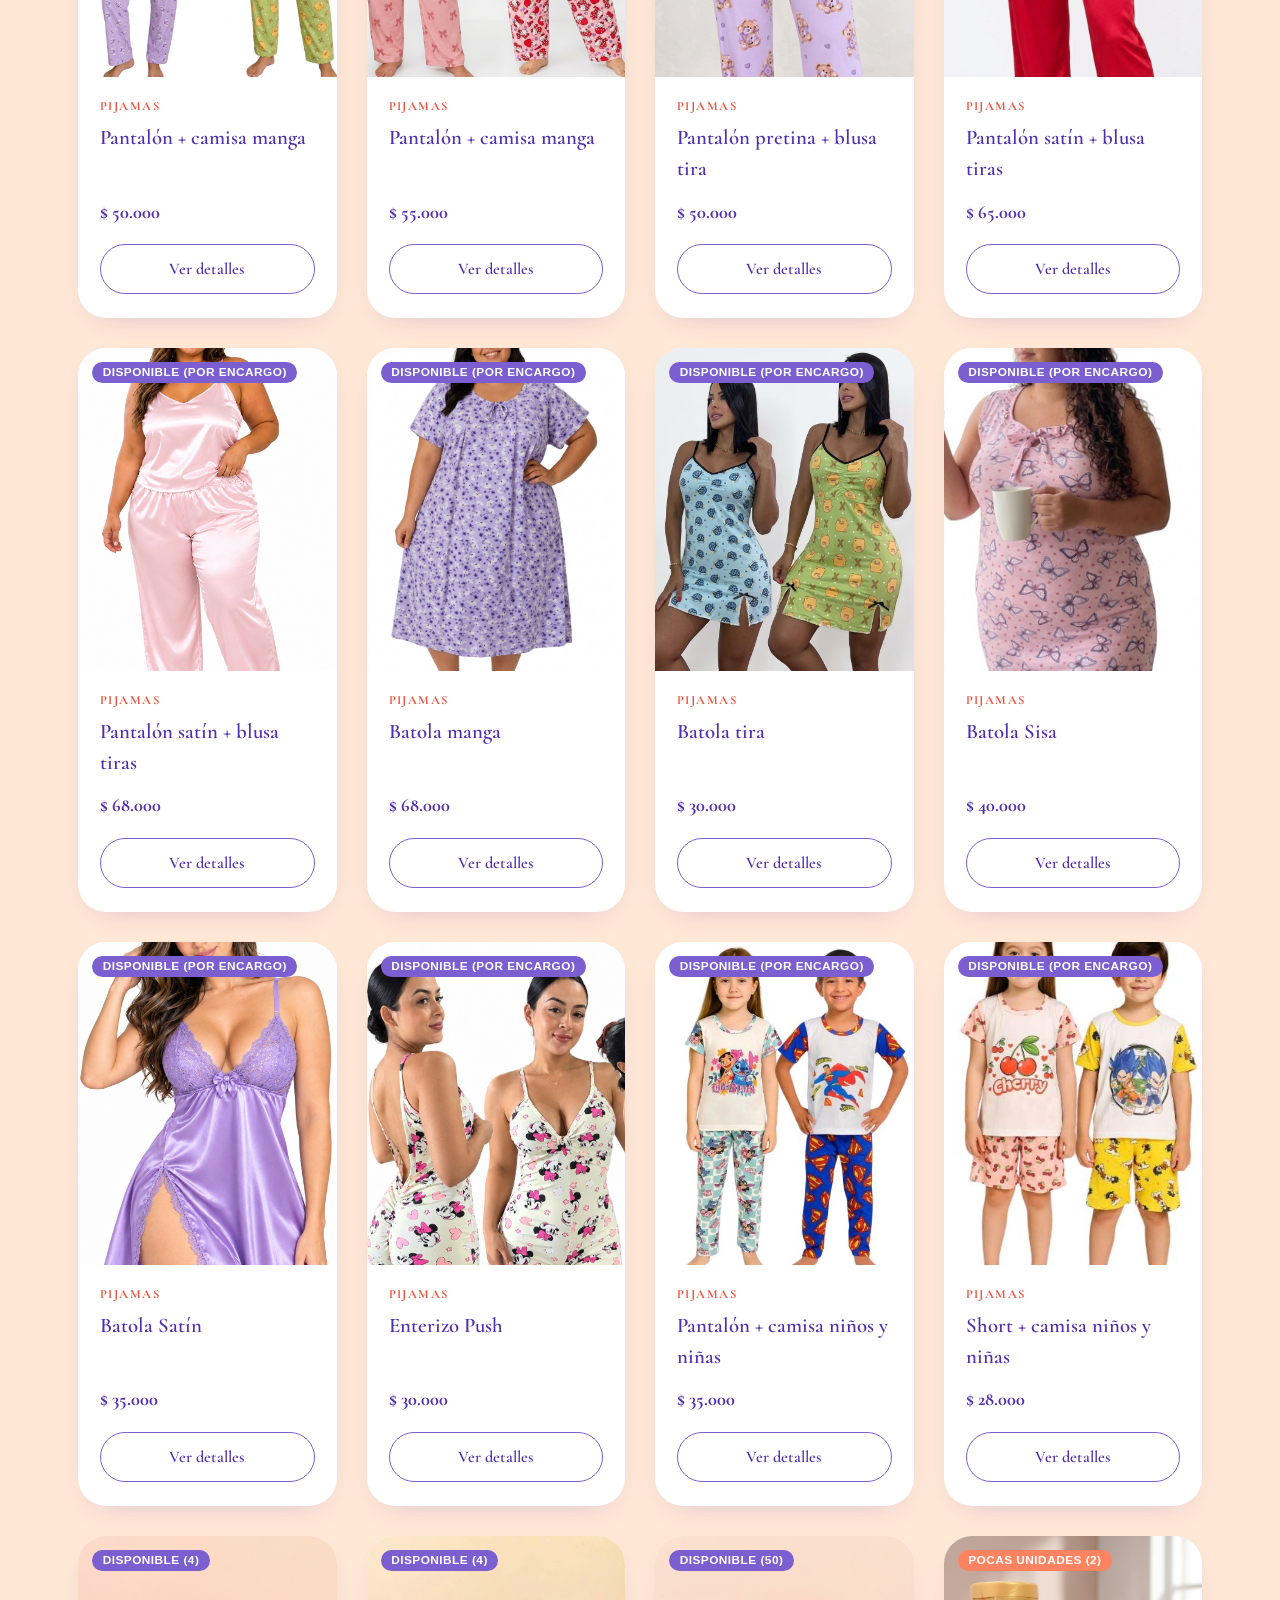
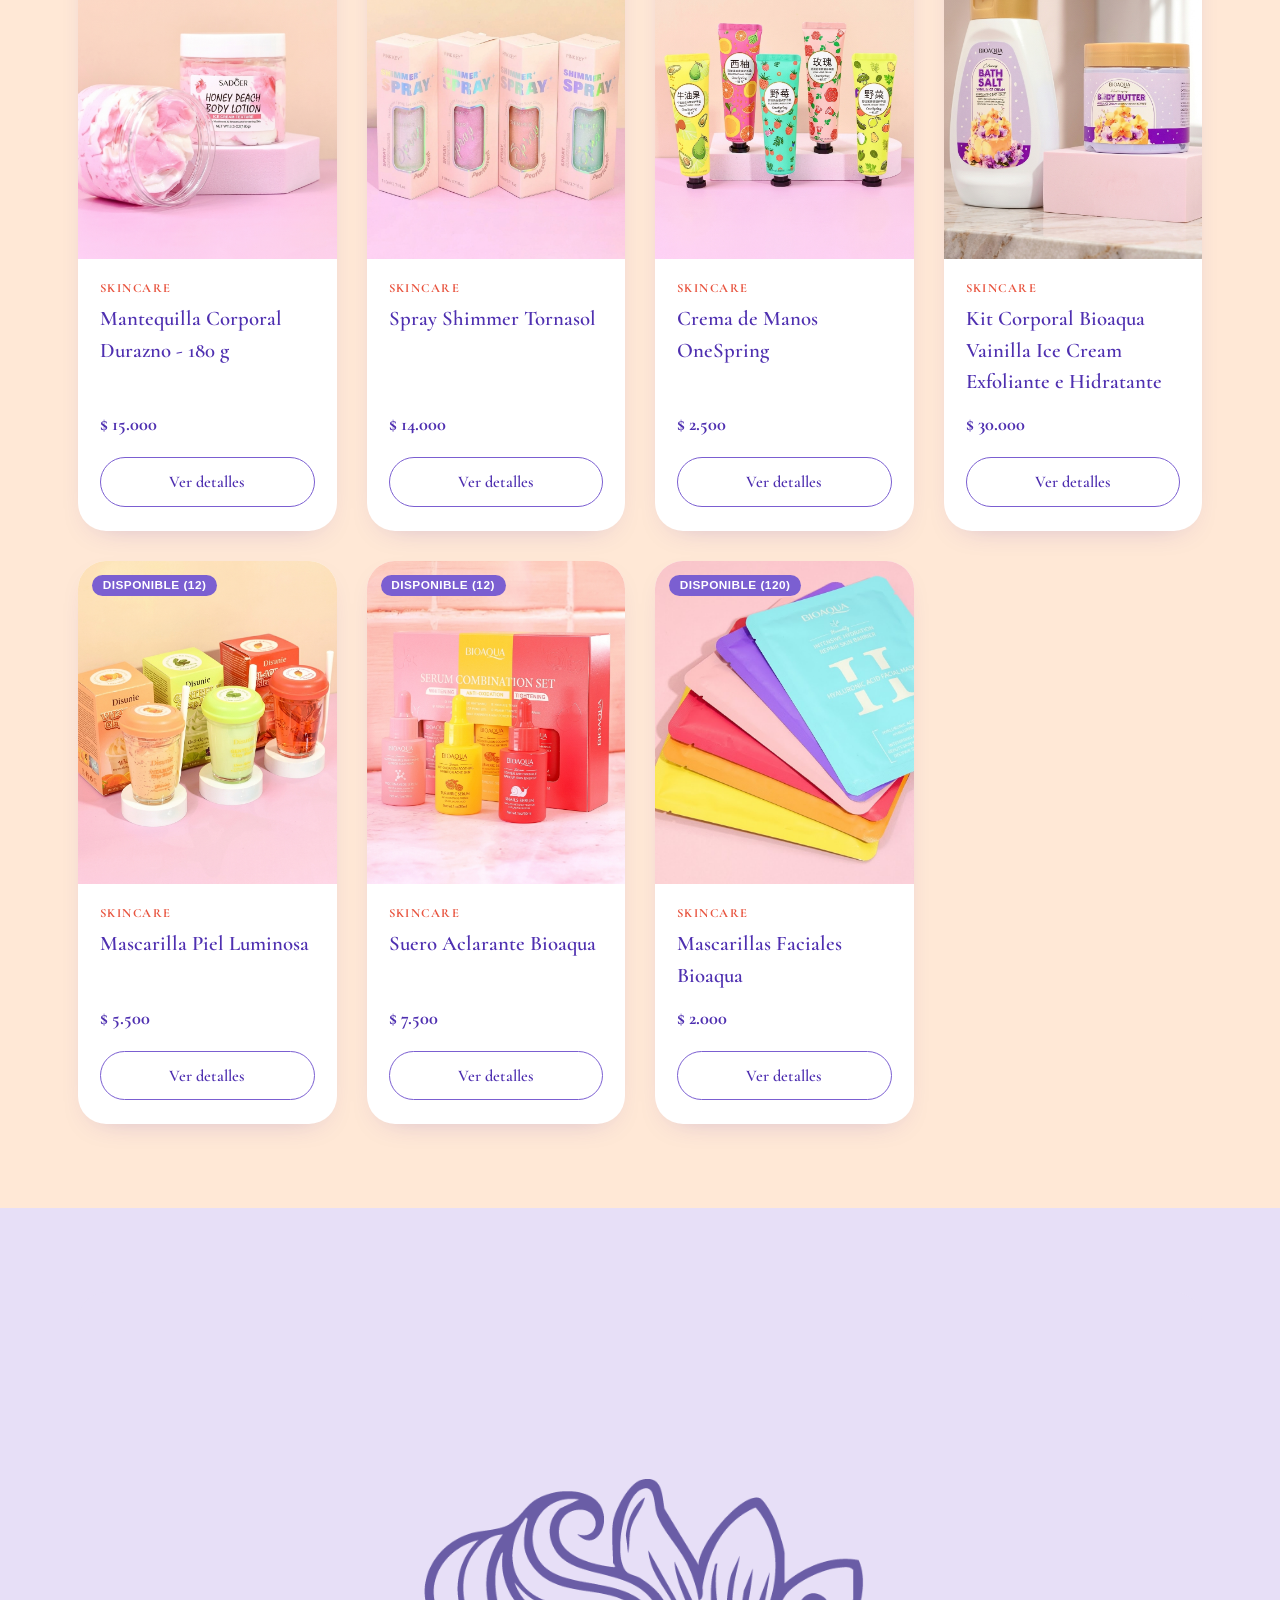
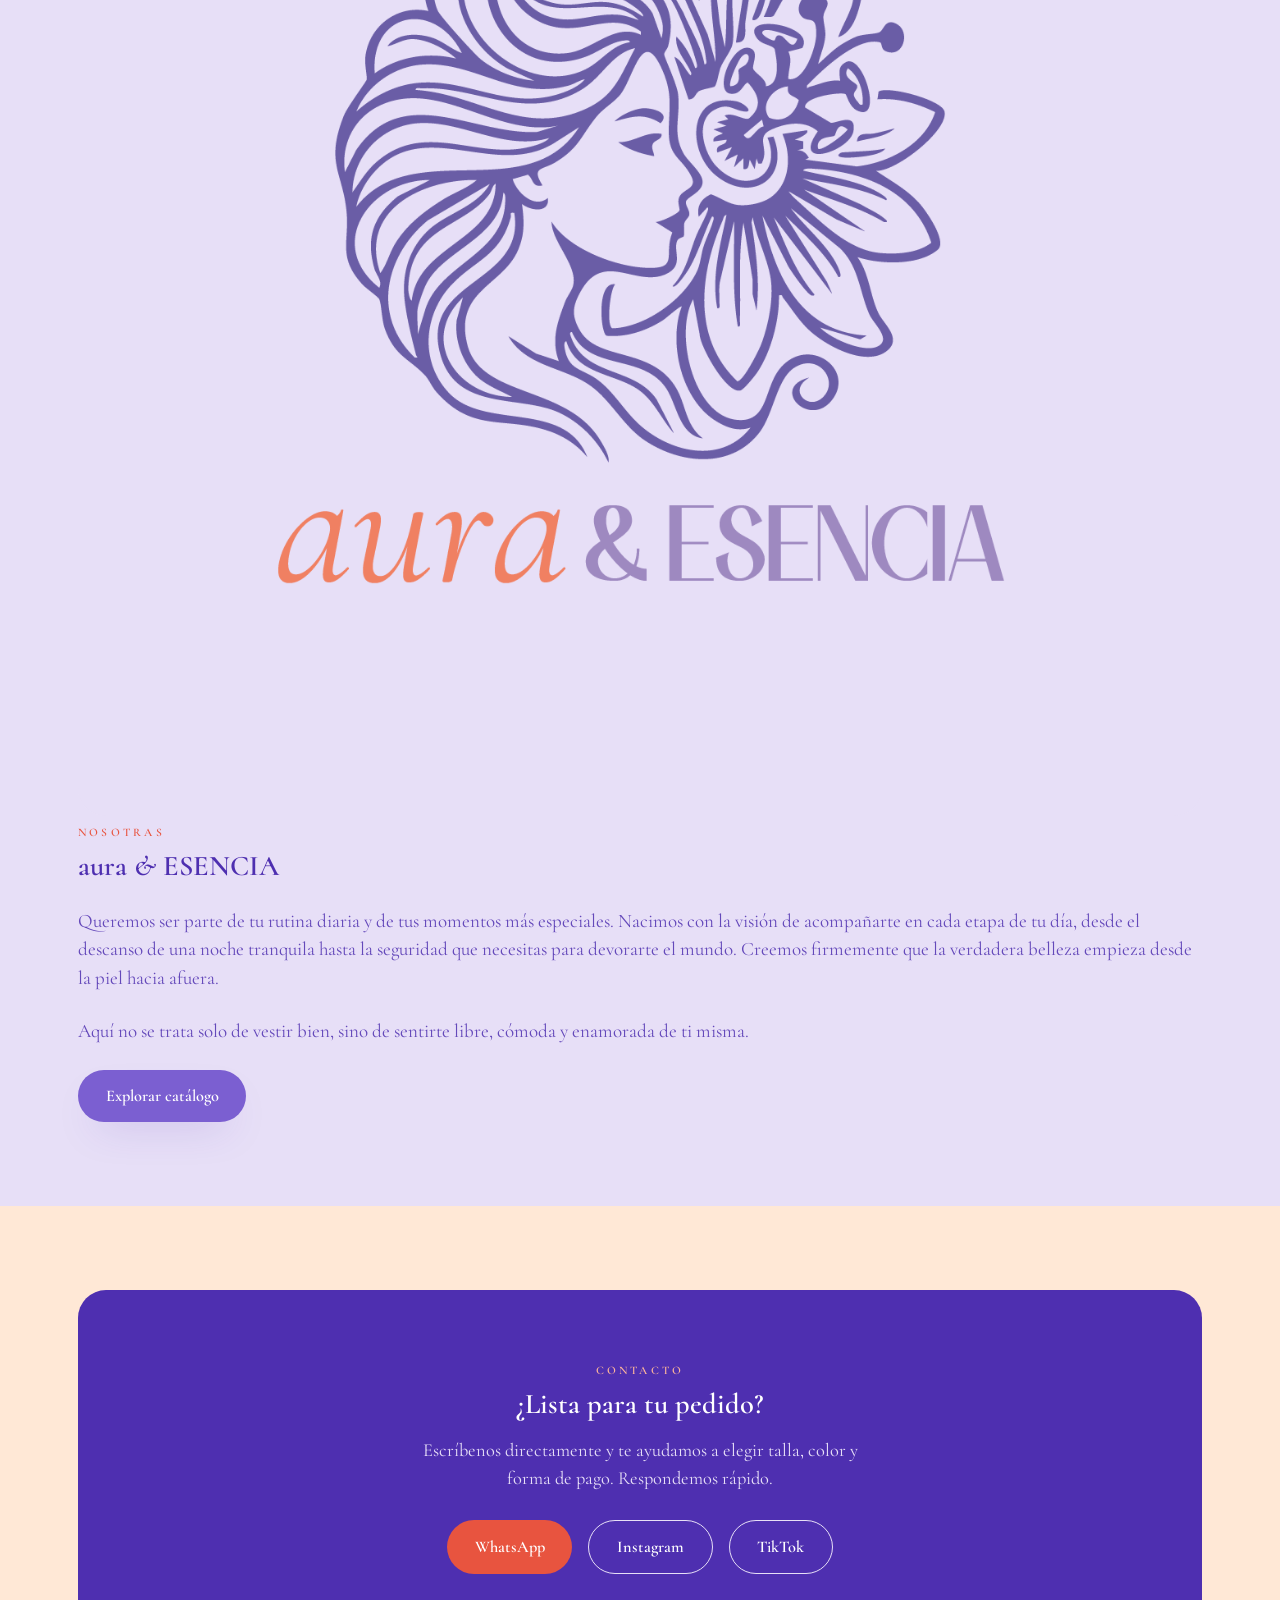
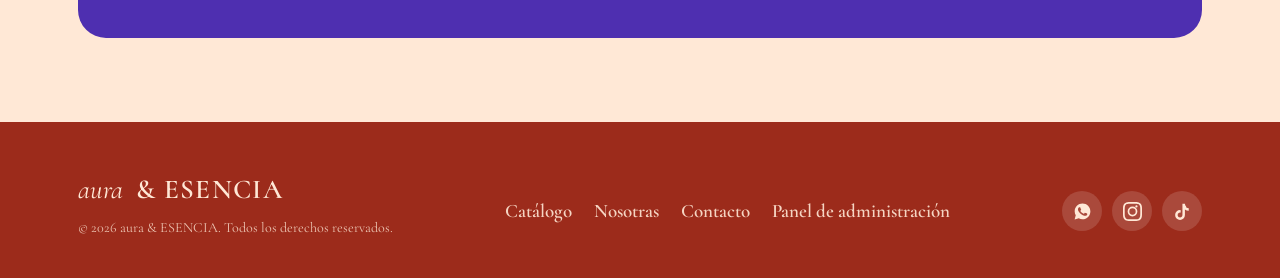
==== commit 8f6b194a: "Add files via upload" ====
--- a/index.html
+++ b/index.html
@@ -3,8 +3,8 @@
 <head>
 <meta charset="UTF-8" />
 <meta name="viewport" content="width=device-width, initial-scale=1.0" />
-<title>aura & ESENCIA — Ropa interior, lencería y pijamas para mujer</title>
-<meta name="description" content="Catálogo de aura & ESENCIA: ropa interior, lencería y pijamas para mujer. Escríbenos por WhatsApp para comprar." />
+<title>aura & ESENCIA — Productos de skincare y pijamas para mujer</title>
+<meta name="description" content="Catálogo de aura & ESENCIA: Productos de skincare y pijamas para mujer. Escríbenos por WhatsApp para comprar." />
 <link rel="icon" href="assets/logo.png" />
 <link rel="preconnect" href="https://fonts.googleapis.com">
 <link rel="preconnect" href="https://fonts.gstatic.com" crossorigin>
@@ -70,12 +70,12 @@
   <section class="hero" id="inicio">
     <div class="container">
       <div class="hero-copy">
-        <span class="eyebrow">Ropa interior · Lencería · Pijamas</span>
+        <span class="eyebrow">Productos de skincare · Pijamas</span>
         <h1>Tu <em>aura</em>, tu esencia,<br>tu comodidad.</h1>
         <p class="lede">
-          Piezas pensadas para acompañarte todos los días: encajes suaves,
-          algodón fresco y sedas ligeras. Catálogo actualizado constantemente,
-          directo por WhatsApp.
+          Transforma cada detalle de tu rutina diaria en un verdadero momento de confort: 
+          prendas de texturas suaves que abrazan tu descanso y el cuidado delicado que tu 
+          piel necesita. Catálogo actualizado constantemente, directo por WhatsApp.
         </p>
         <div class="hero-actions">
           <a class="btn btn-primary" href="#catalogo">Ver catálogo</a>
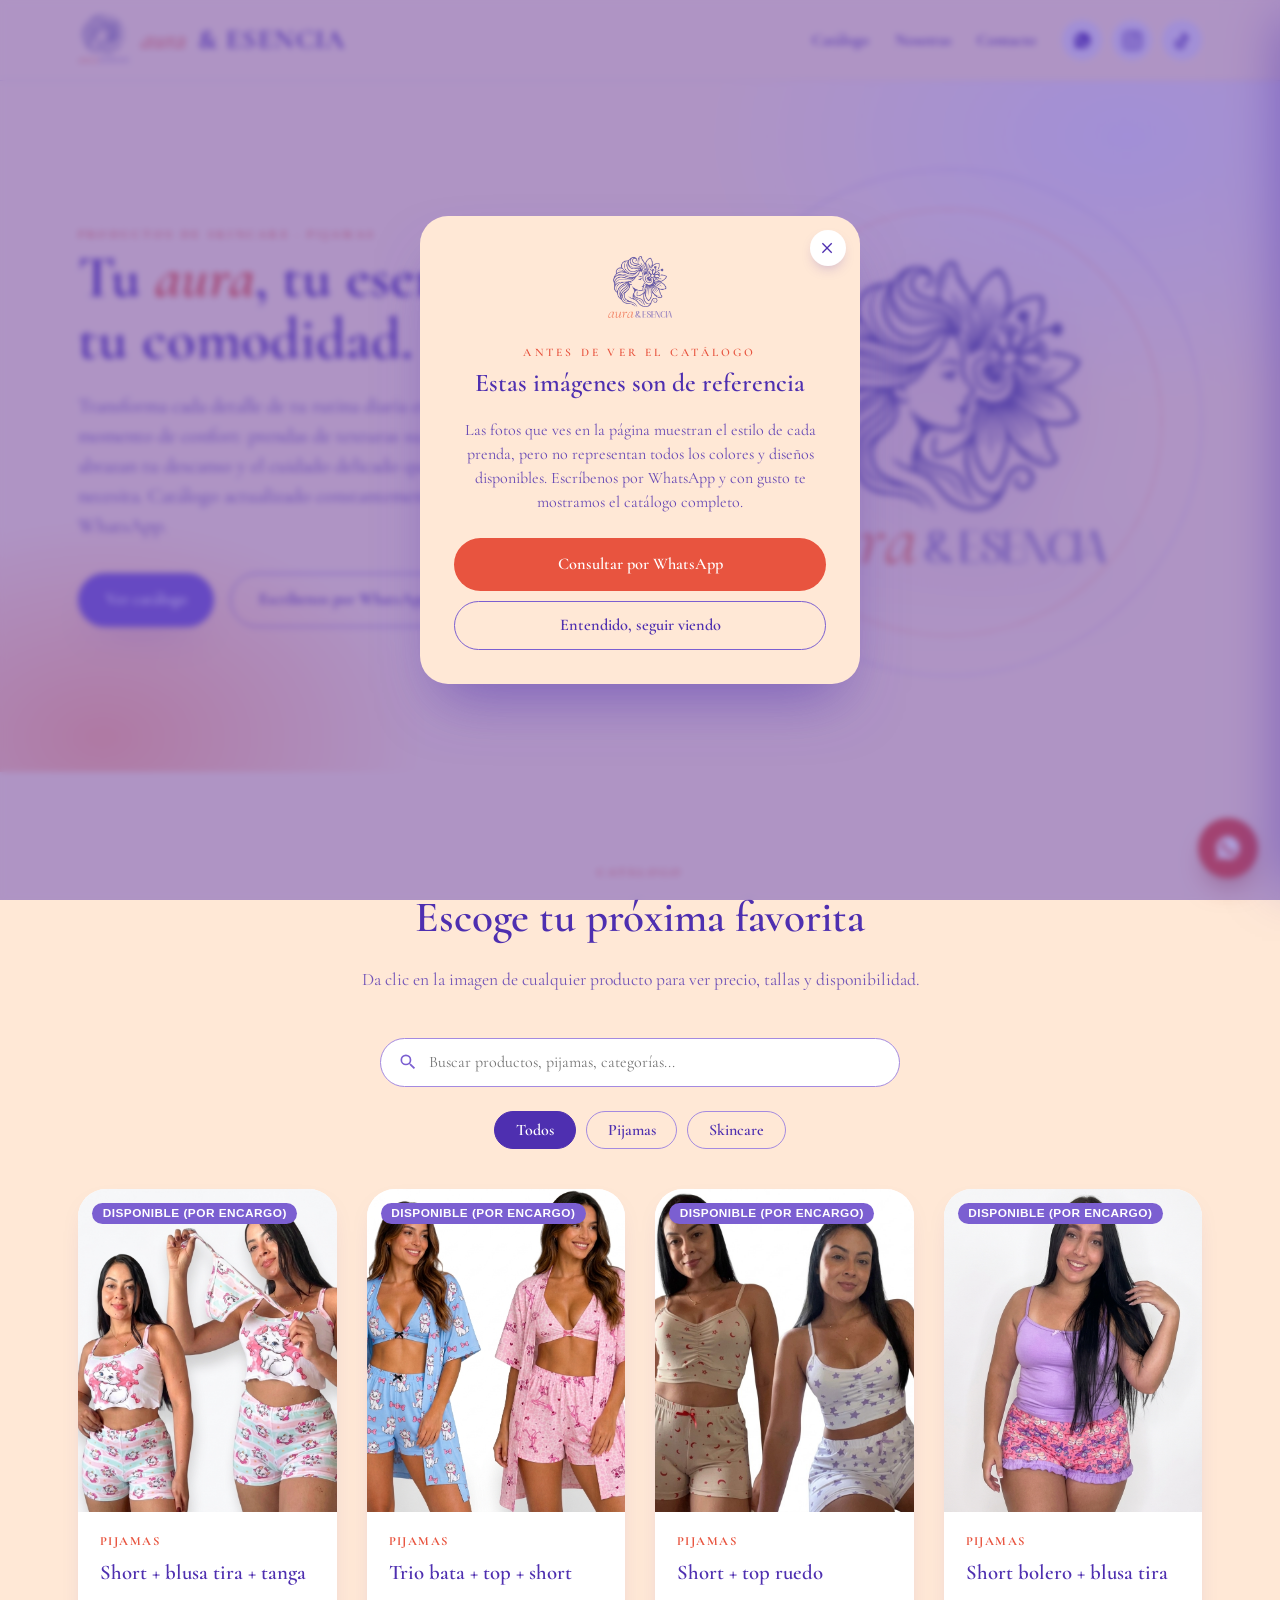
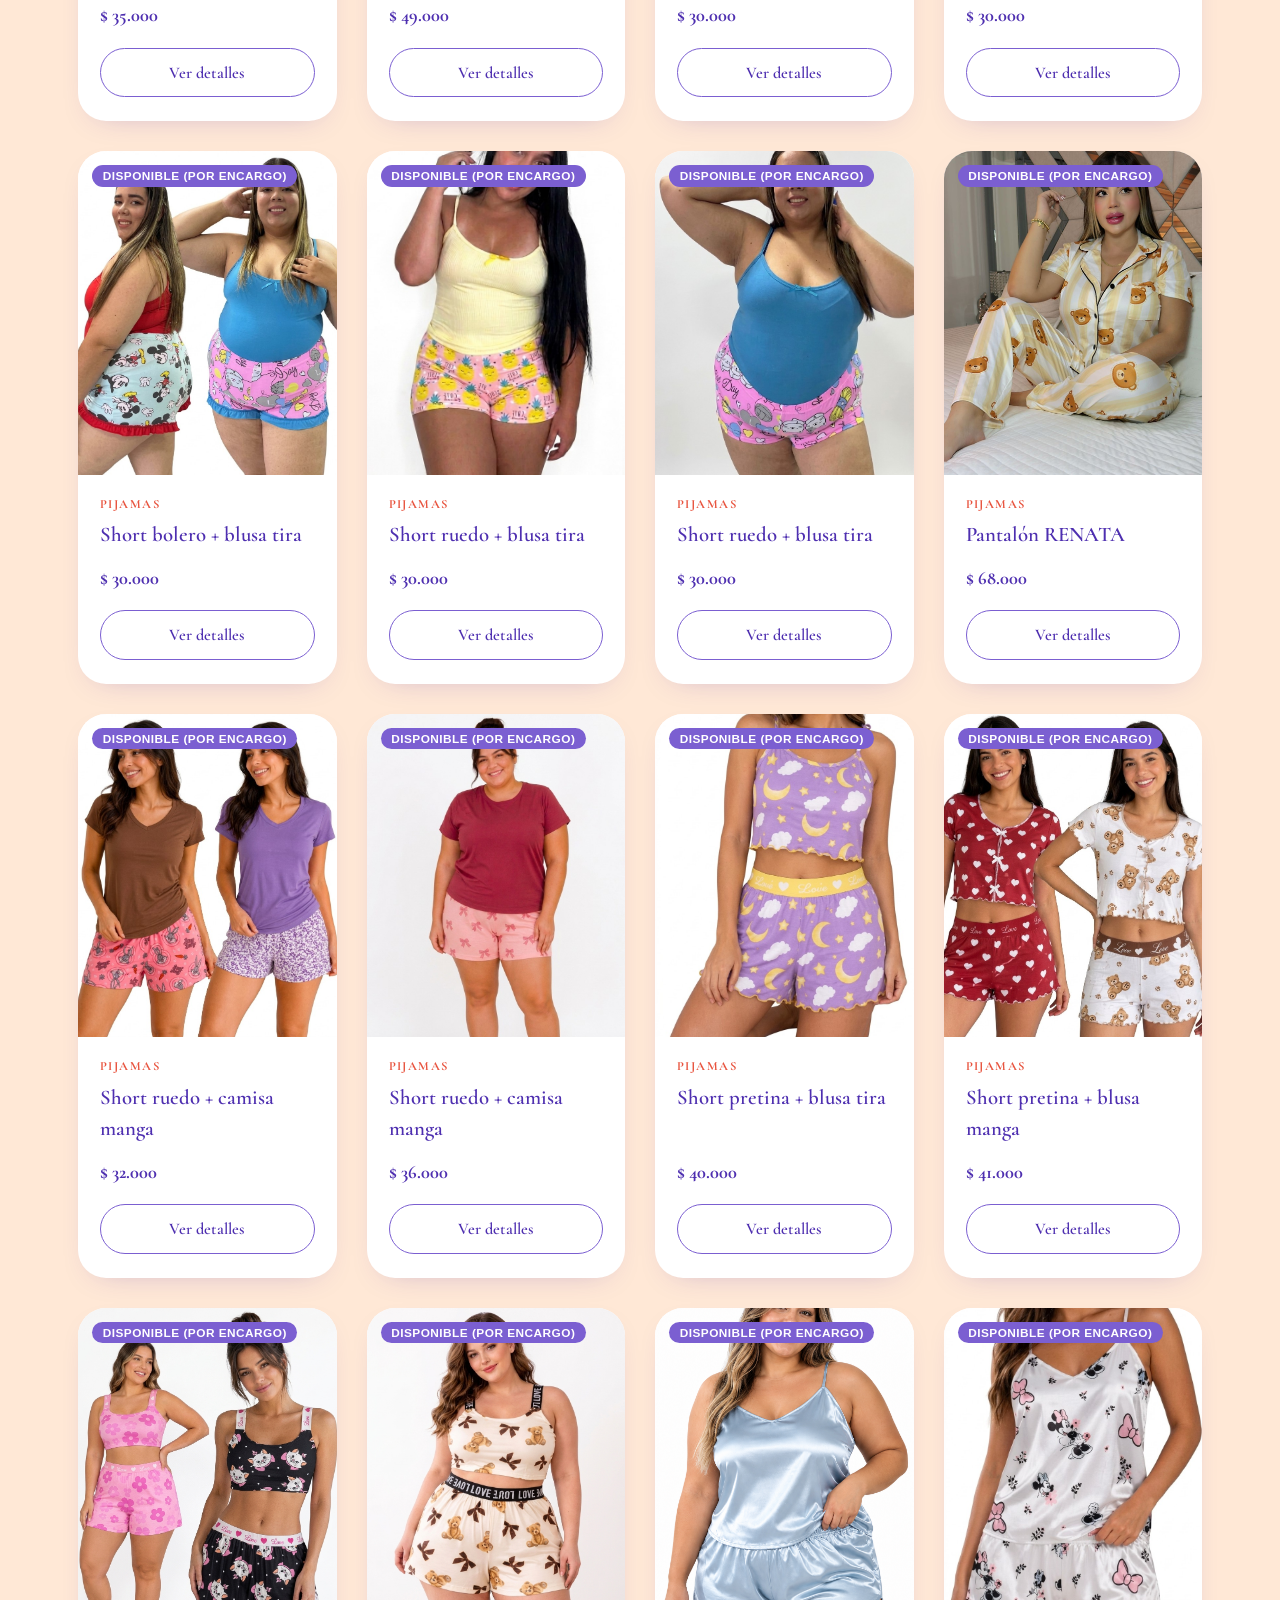
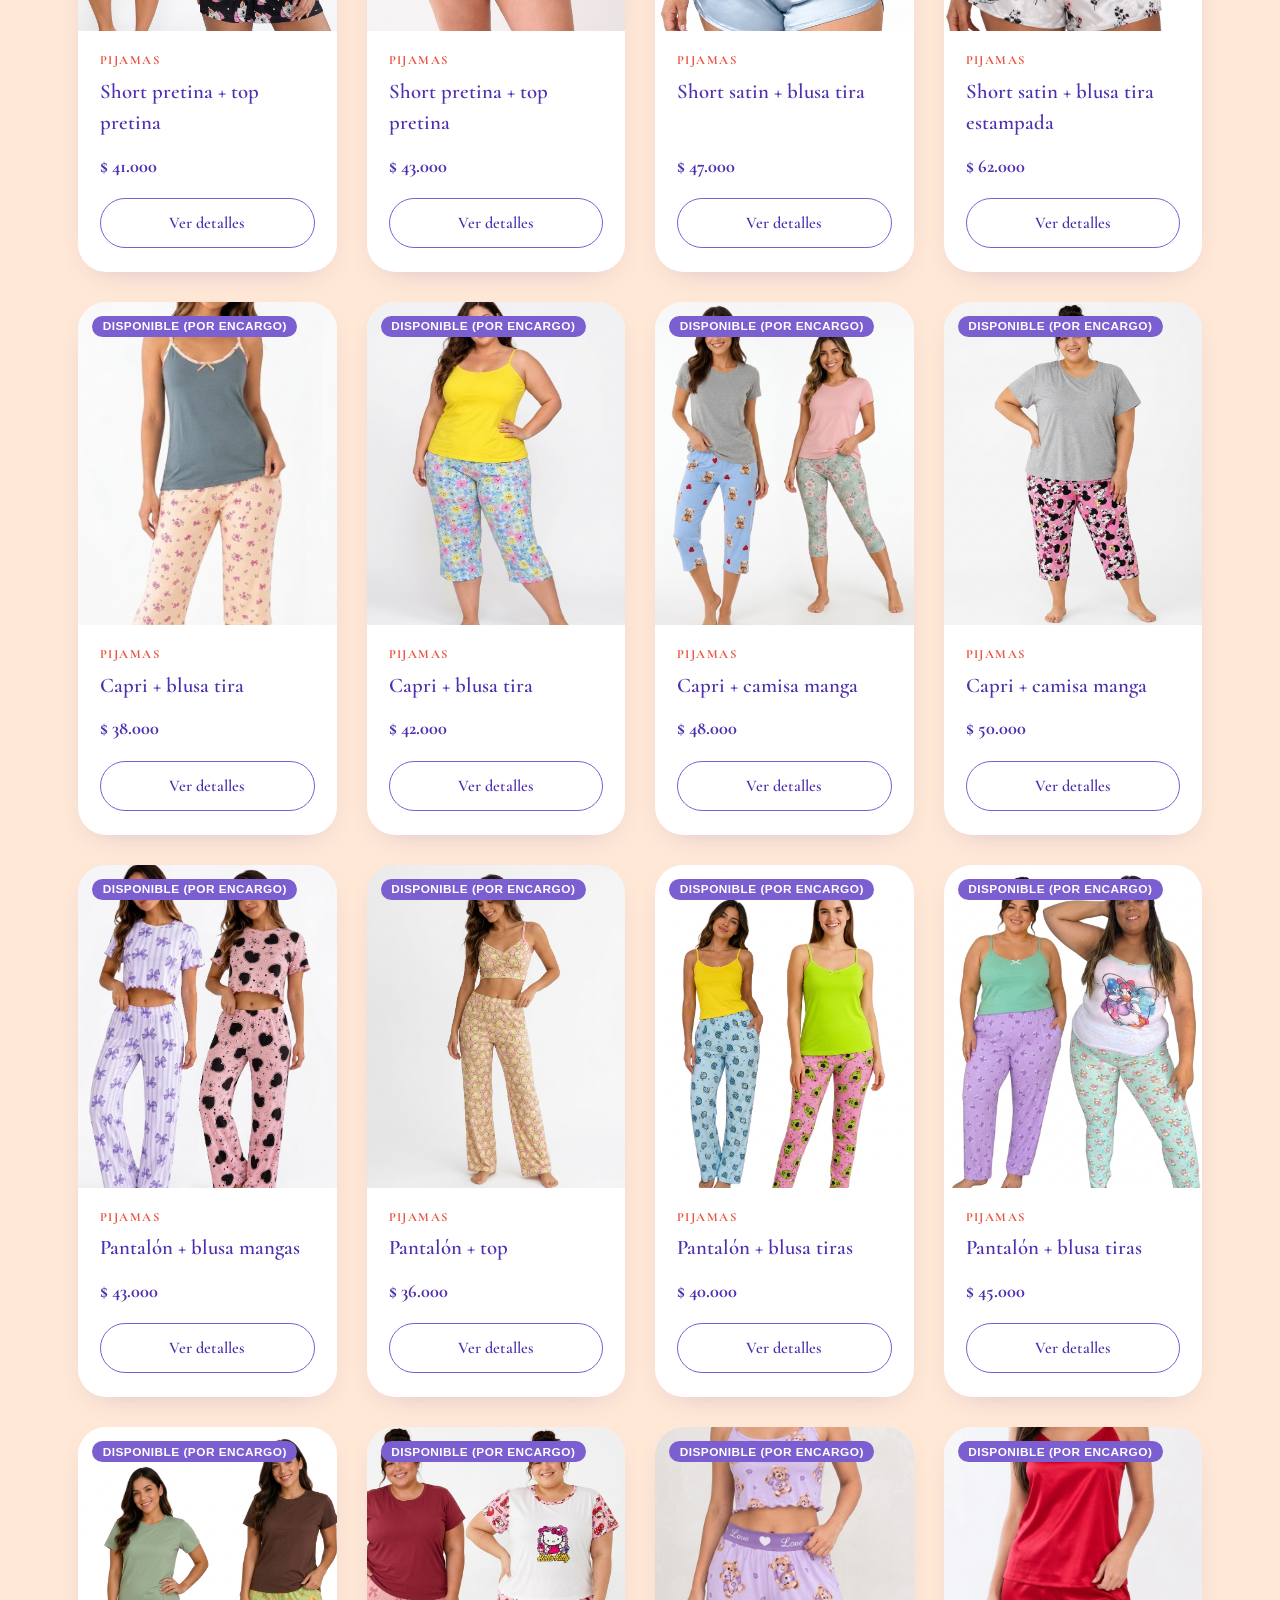
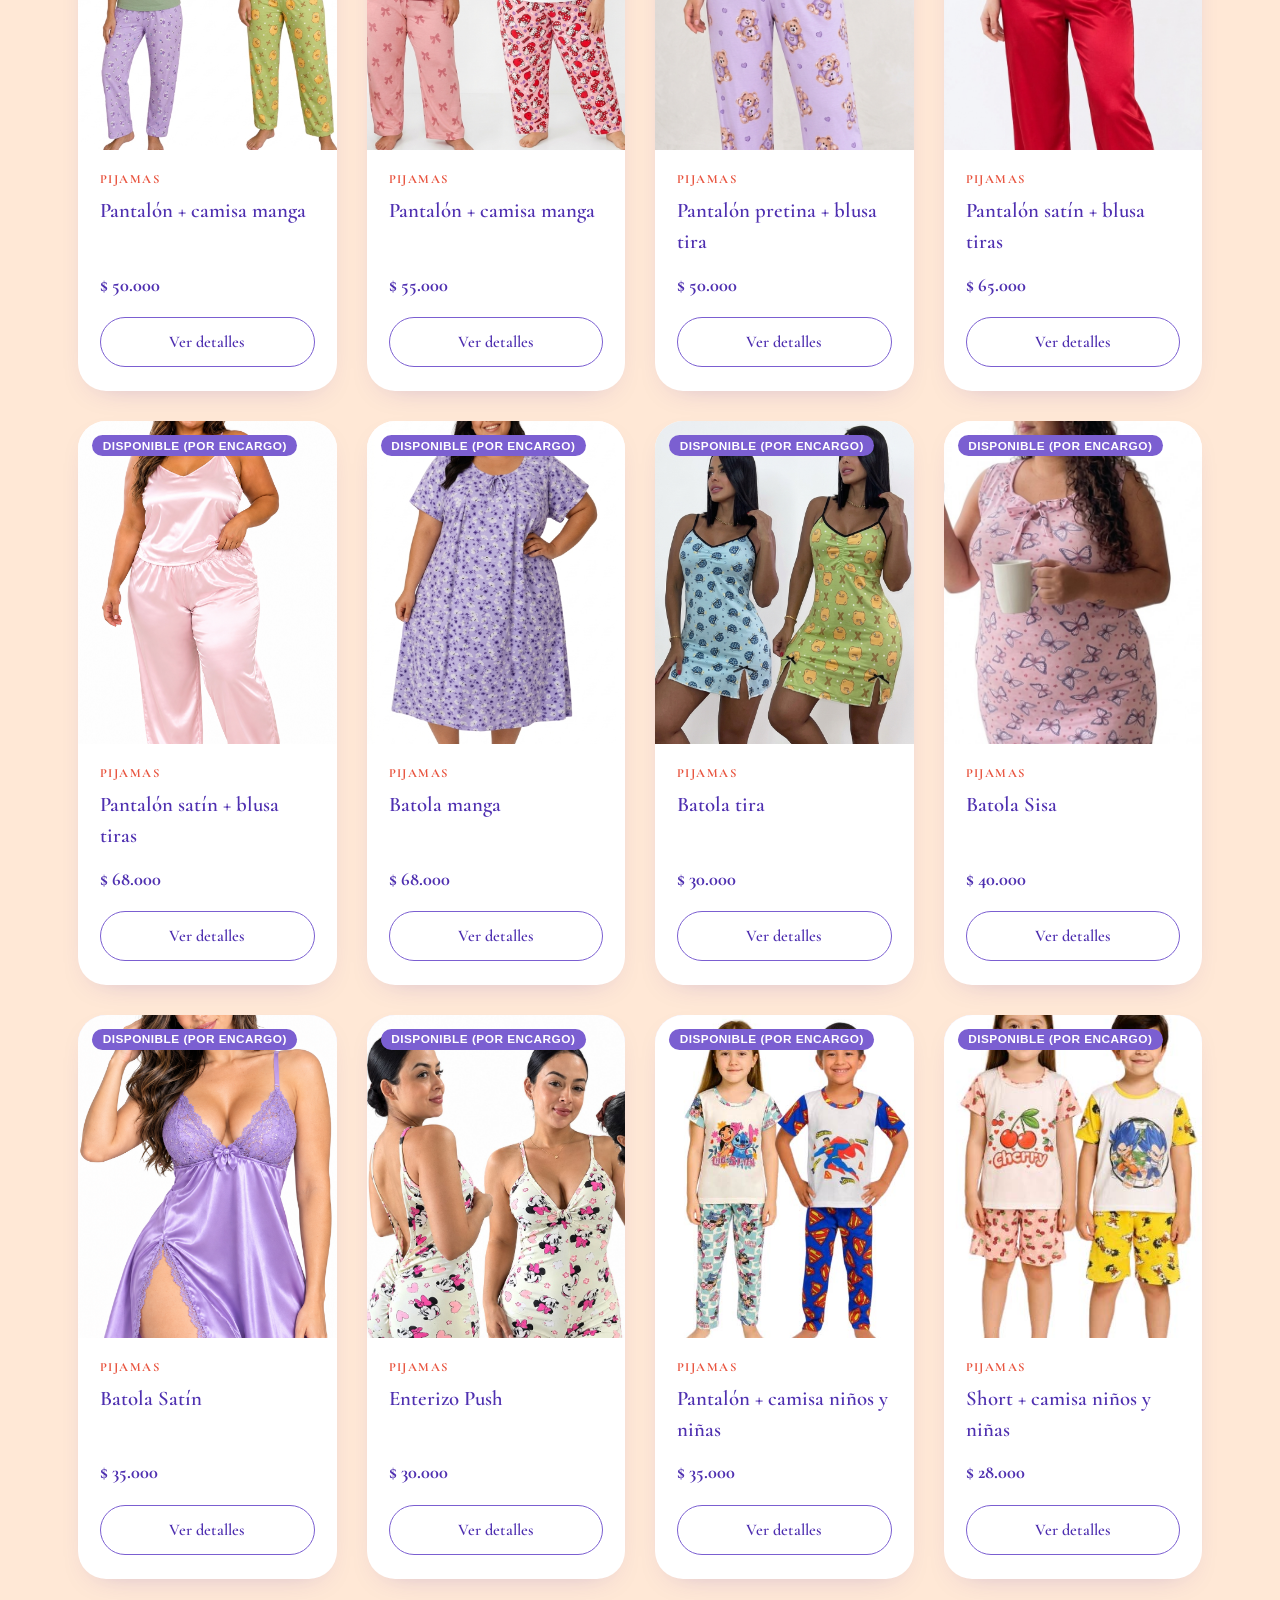
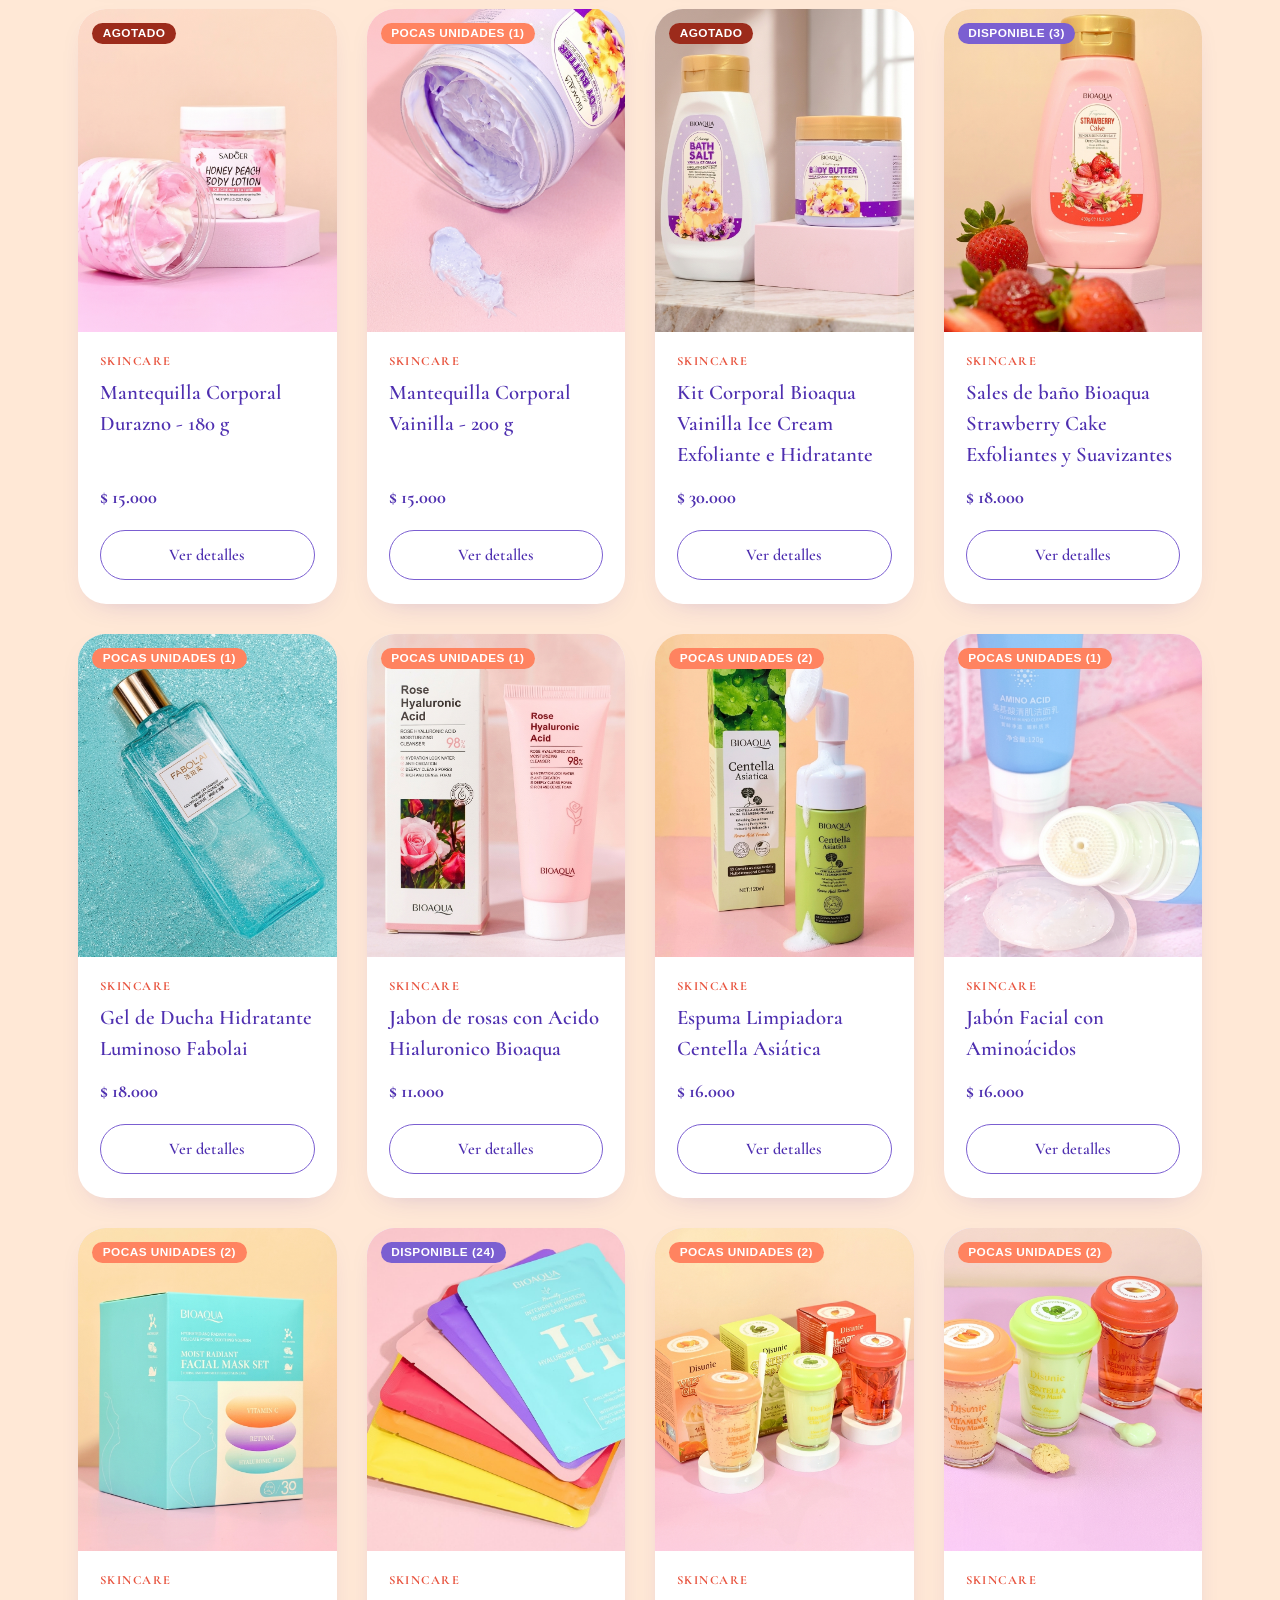
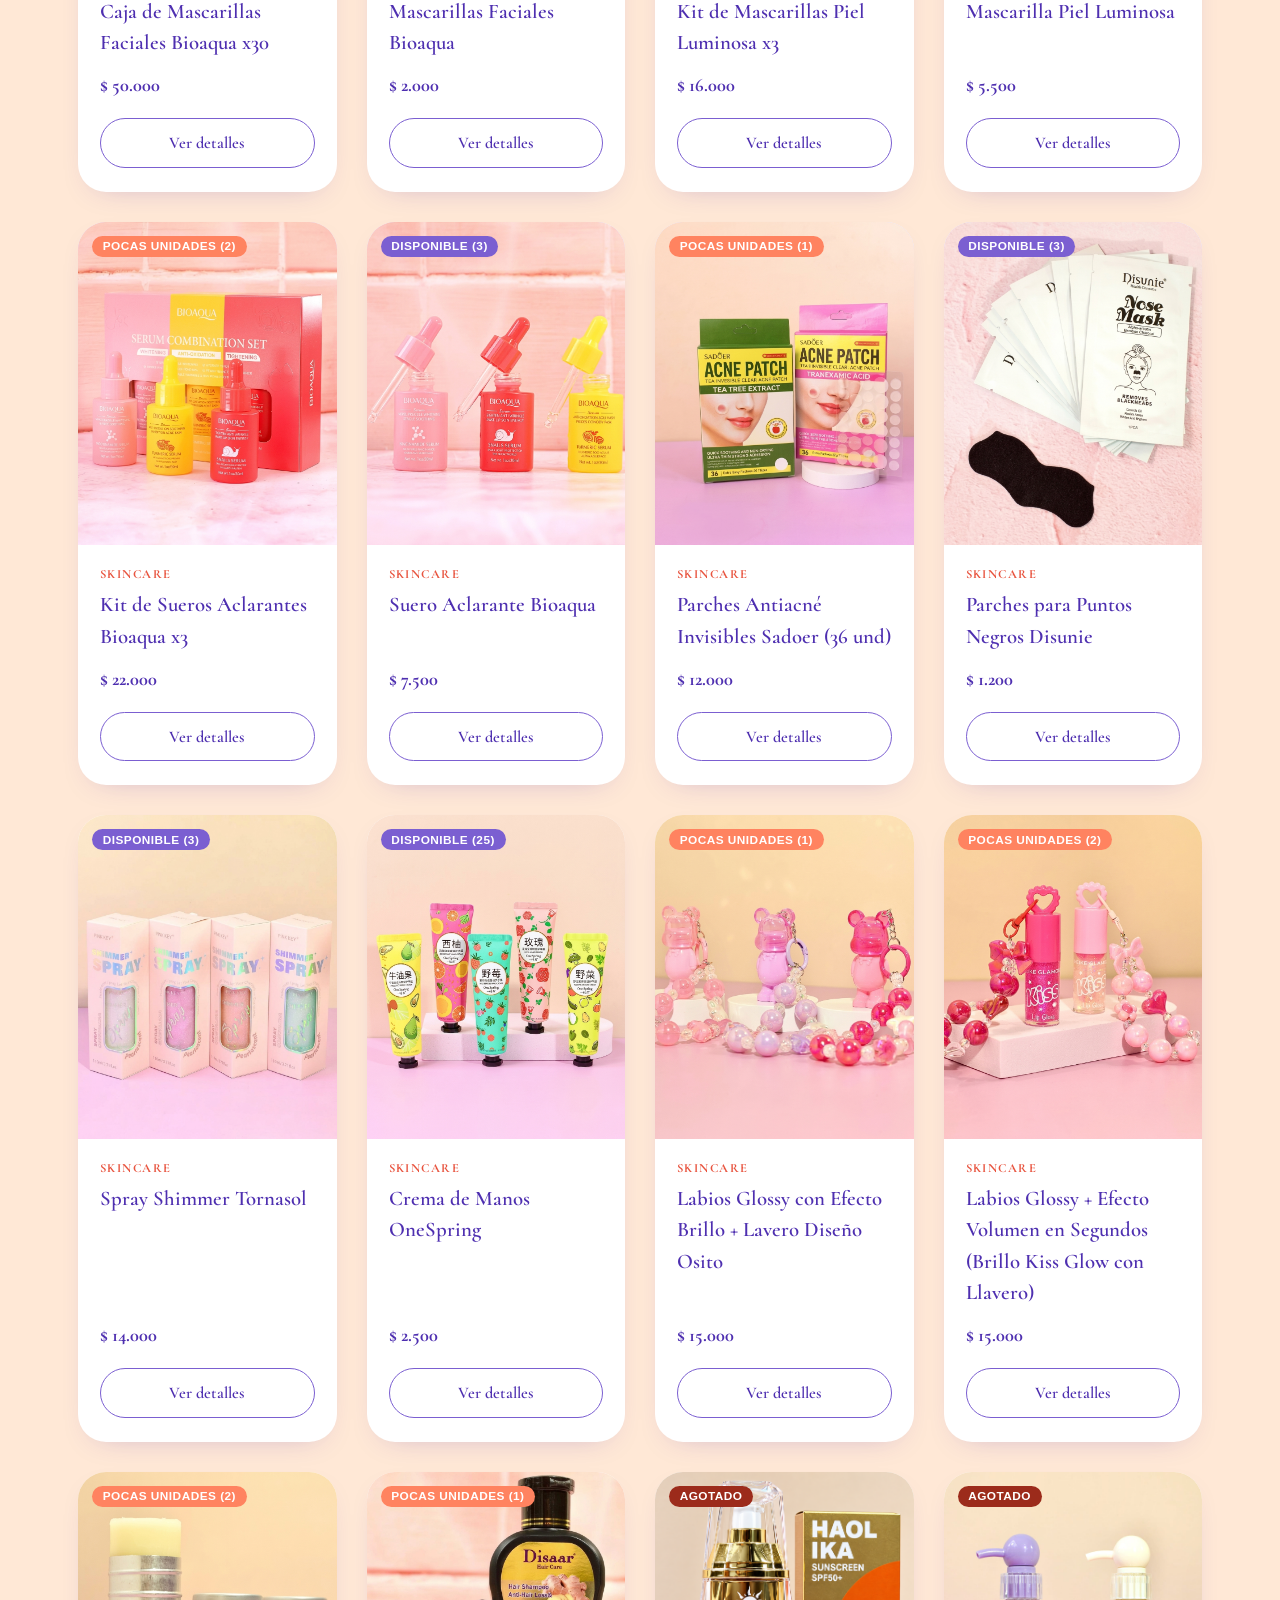
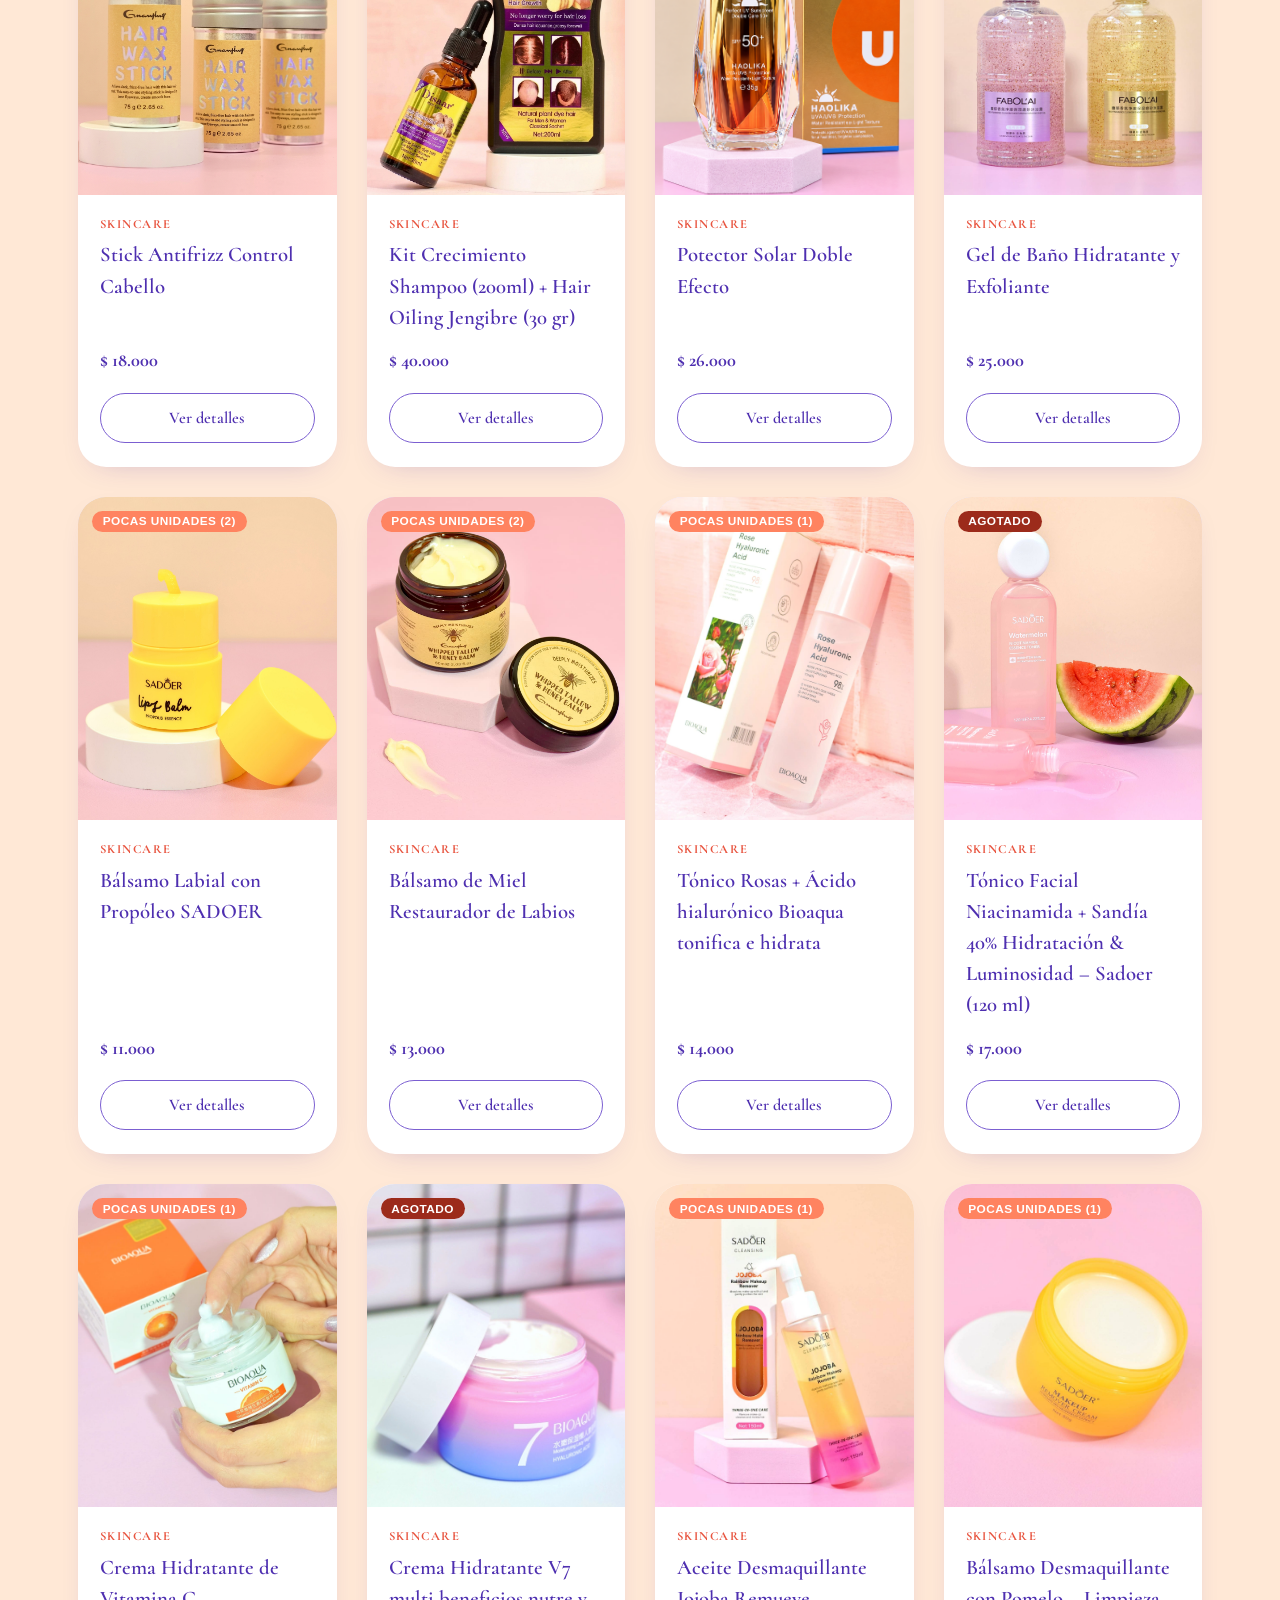
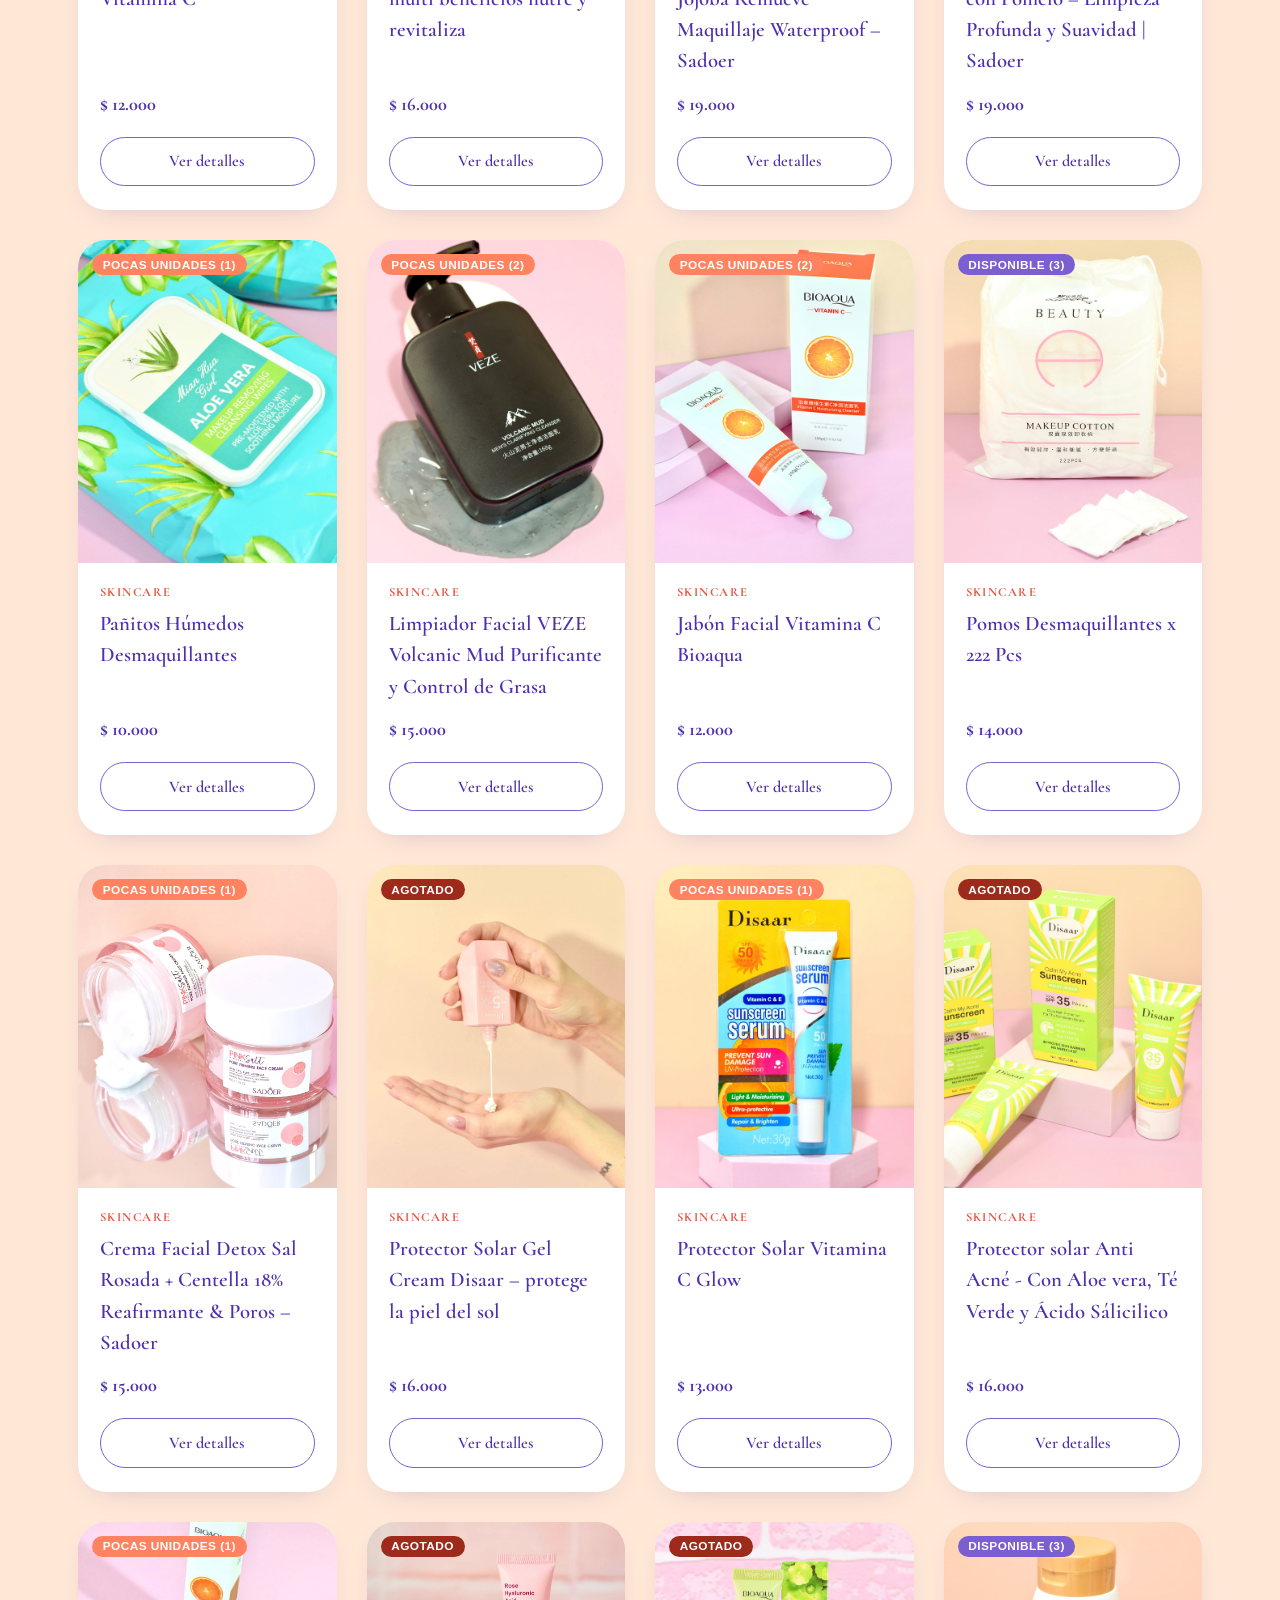
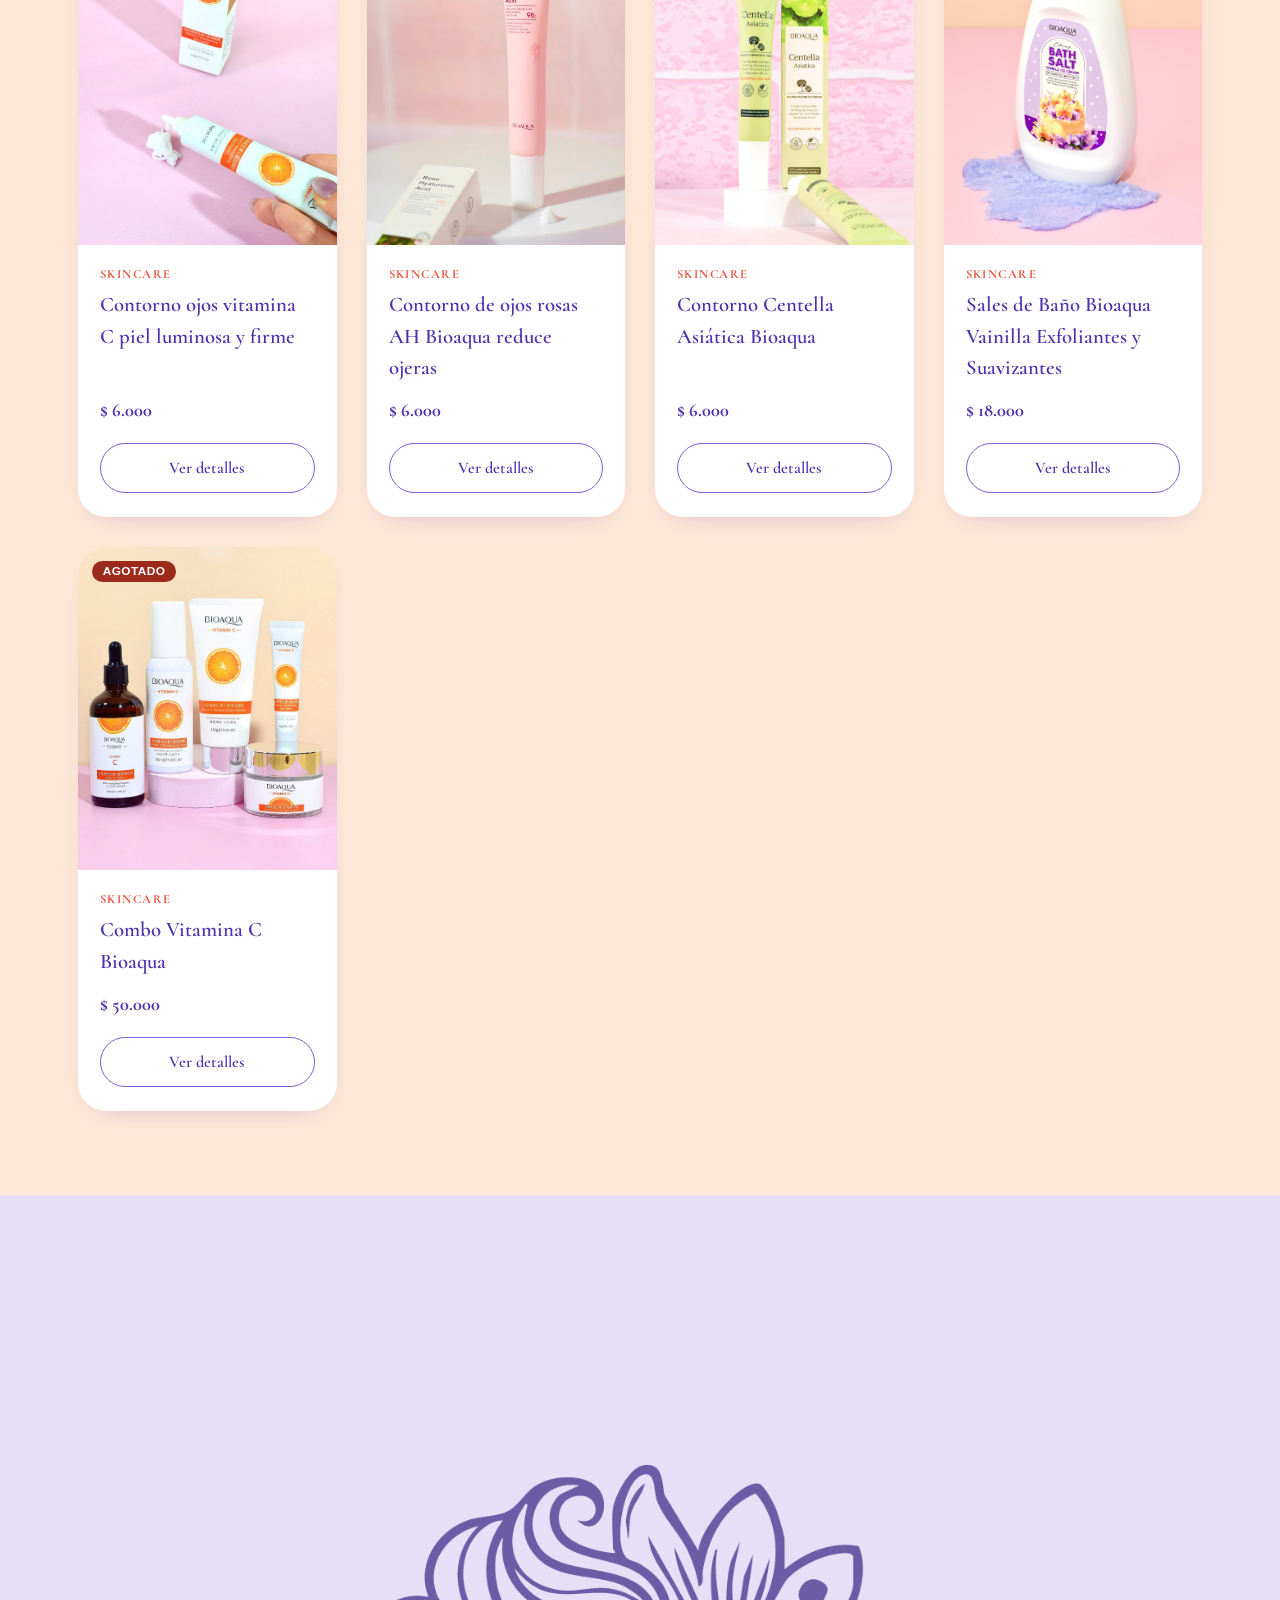
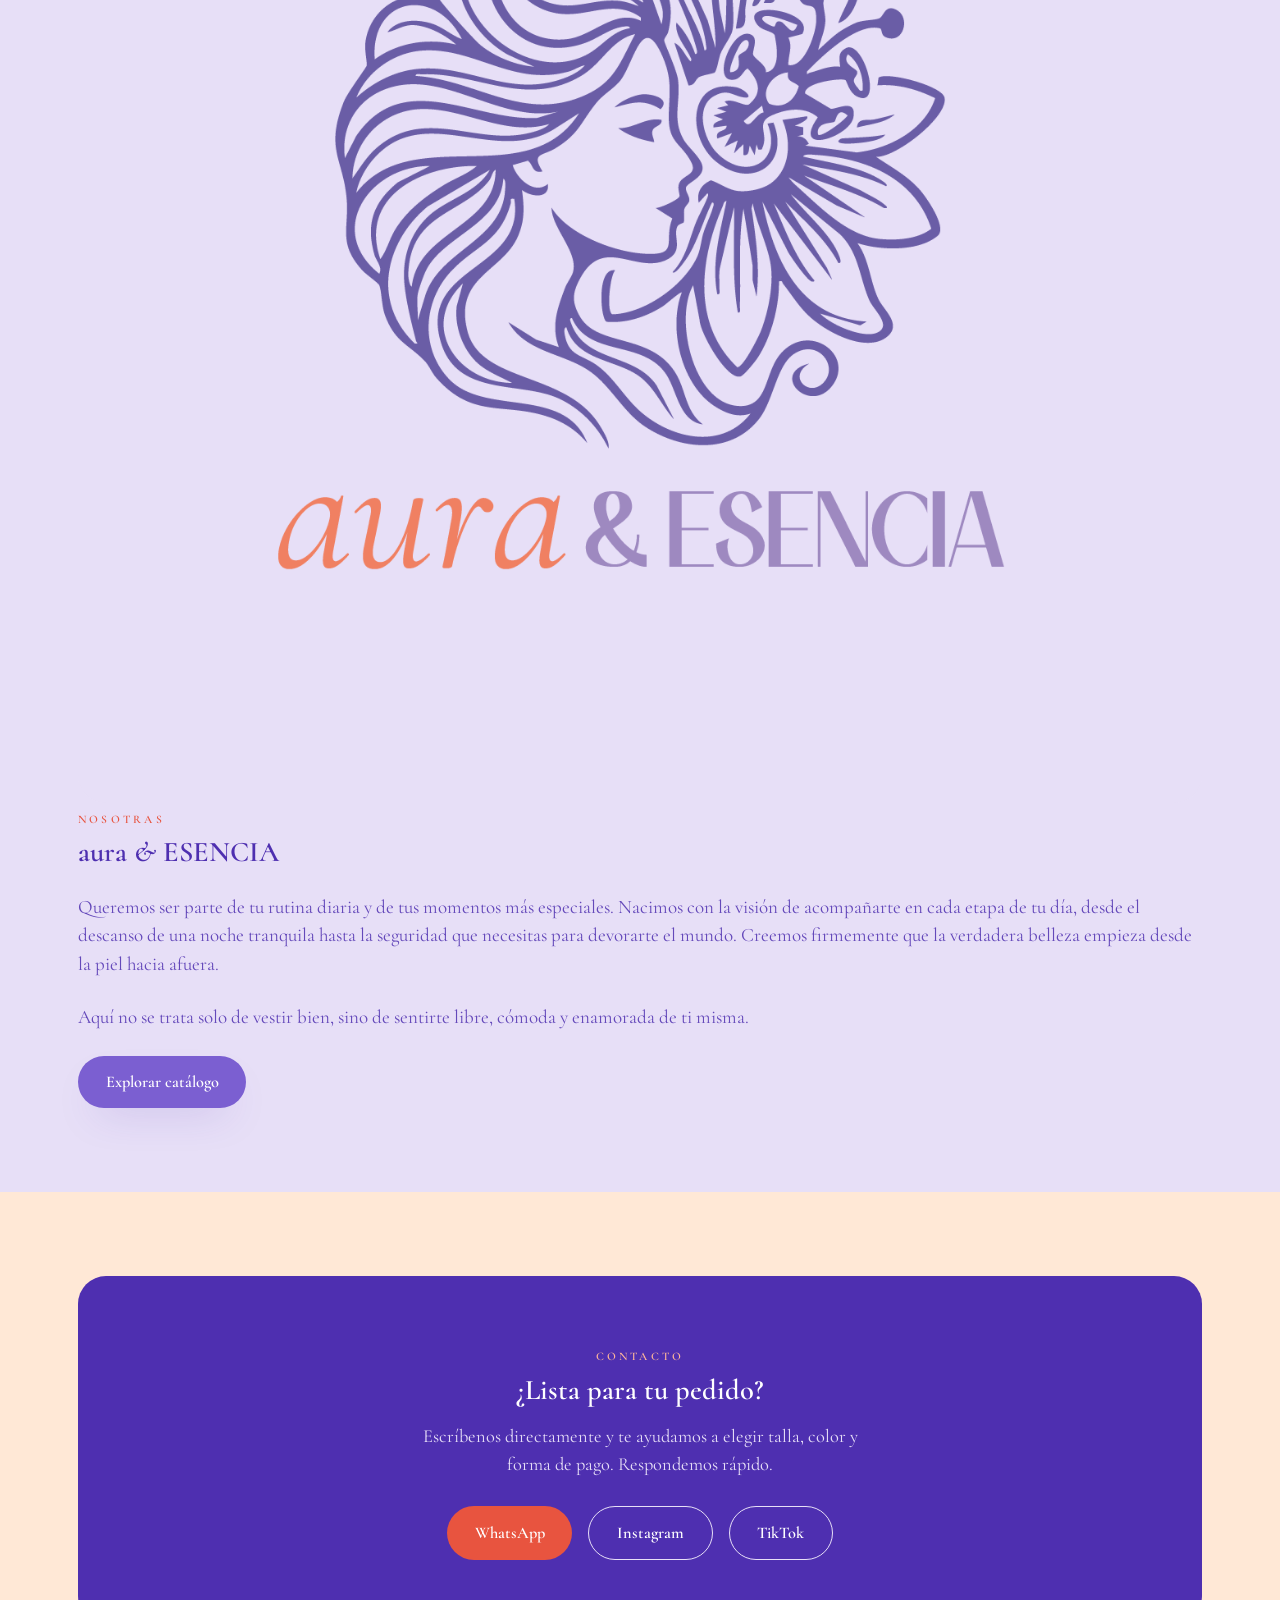
==== commit 479d3a15: "Add files via upload" ====
--- a/index.html
+++ b/index.html
@@ -99,6 +99,12 @@
         <p>Da clic en la imagen de cualquier producto para ver precio, tallas y disponibilidad.</p>
       </div>
 
+      <!-- Barra de búsqueda -->
+      <div class="search-bar">
+        <svg viewBox="0 0 24 24" aria-hidden="true"><path d="M15.5 14h-.79l-.28-.27a6.47 6.47 0 0 0 1.57-4.23A6.5 6.5 0 1 0 9.5 16a6.47 6.47 0 0 0 4.23-1.57l.27.28v.79l5 5 1.5-1.5-5-5zm-6 0a4.5 4.5 0 1 1 0-9 4.5 4.5 0 0 1 0 9z"/></svg>
+        <input type="search" id="searchInput" placeholder="Buscar productos, pijamas, categorías..." autocomplete="off" aria-label="Buscar en el catálogo" />
+      </div>
+
       <div class="filters" id="filters"></div>
       <div class="catalog-grid" id="catalogGrid"></div>
     </div>
--- a/css/style.css
+++ b/css/style.css
@@ -563,3 +563,41 @@
   .hero-art .halo-ring { animation: none; }
   * { transition-duration: .001ms !important; animation-duration: .001ms !important; }
 }
+
+
+/* ---------- Barra de búsqueda ---------- */
+.search-bar {
+  position: relative;
+  max-width: 520px;
+  margin: 0 auto 24px;
+}
+.search-bar svg {
+  position: absolute;
+  left: 18px;
+  top: 50%;
+  transform: translateY(-50%);
+  width: 20px;
+  height: 20px;
+  fill: var(--v4);
+  pointer-events: none;
+}
+.search-bar input {
+  width: 100%;
+  padding: .85em 1.2em .85em 3em;
+  border-radius: 999px;
+  border: 1.5px solid var(--v3);
+  background: #fff;
+  font-family: var(--font-body);
+  font-size: 1rem;
+  outline: none;
+  transition: border-color .2s ease, box-shadow .2s ease;
+}
+.search-bar input:focus {
+  border-color: var(--v4);
+  box-shadow: 0 0 0 4px rgba(164,138,224,.25);
+}
+
+/* Resultados de búsqueda */
+.product-card { transition: opacity .25s ease, transform .25s ease; }
+.product-card.no-match { opacity: .35; }
+.product-card.match { transform: translateY(-2px); }
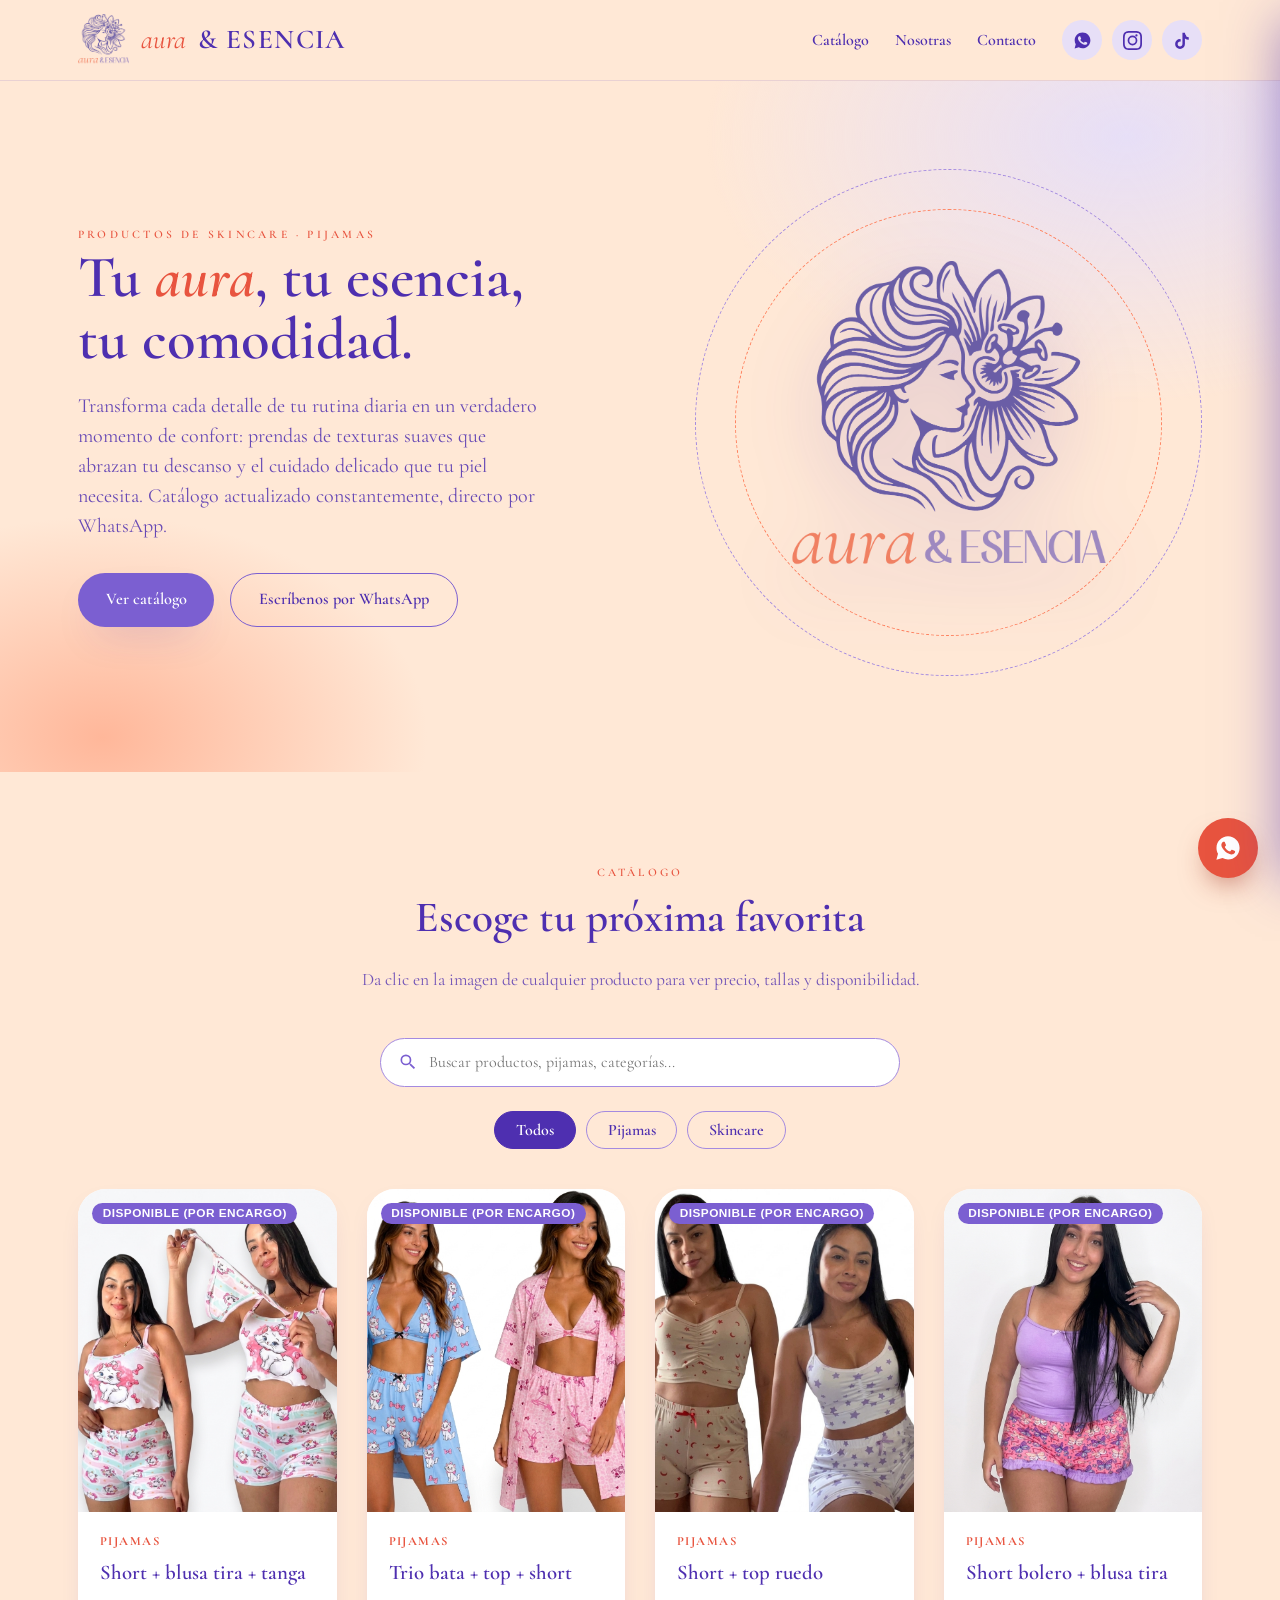
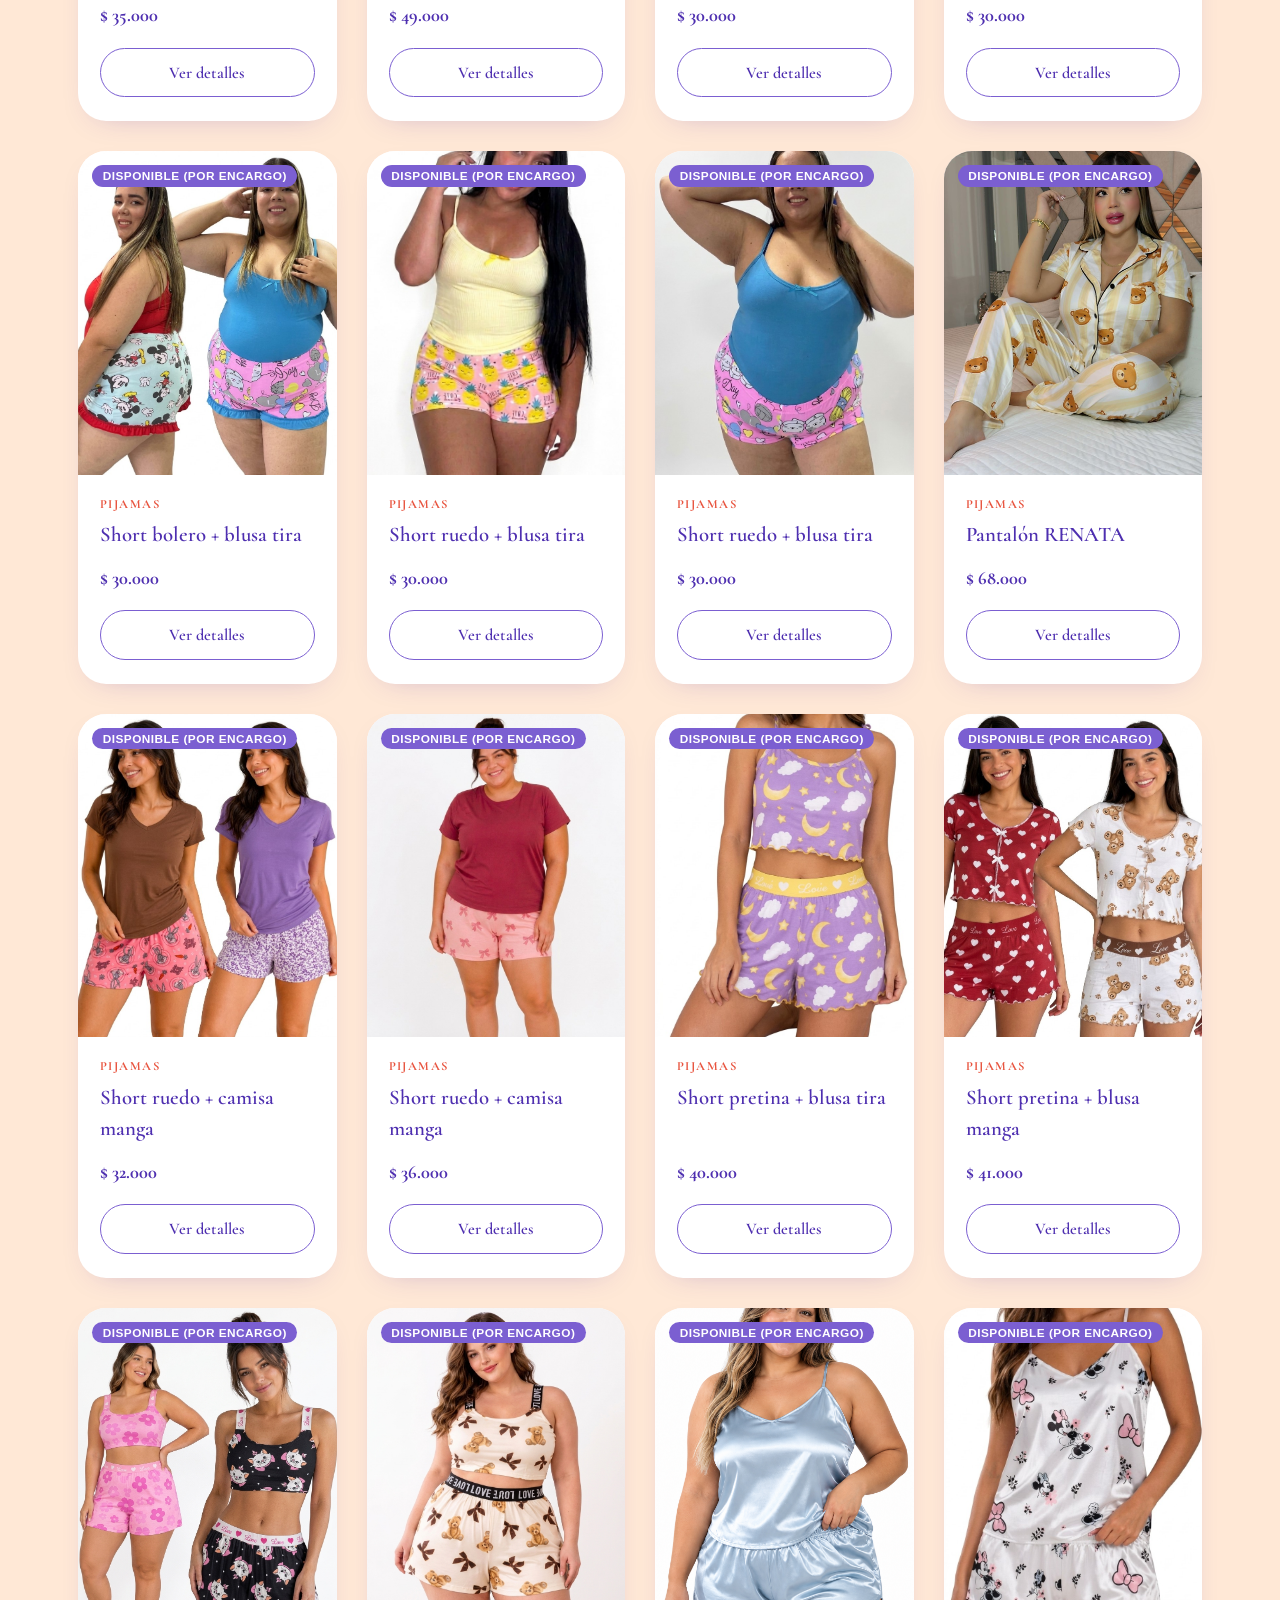
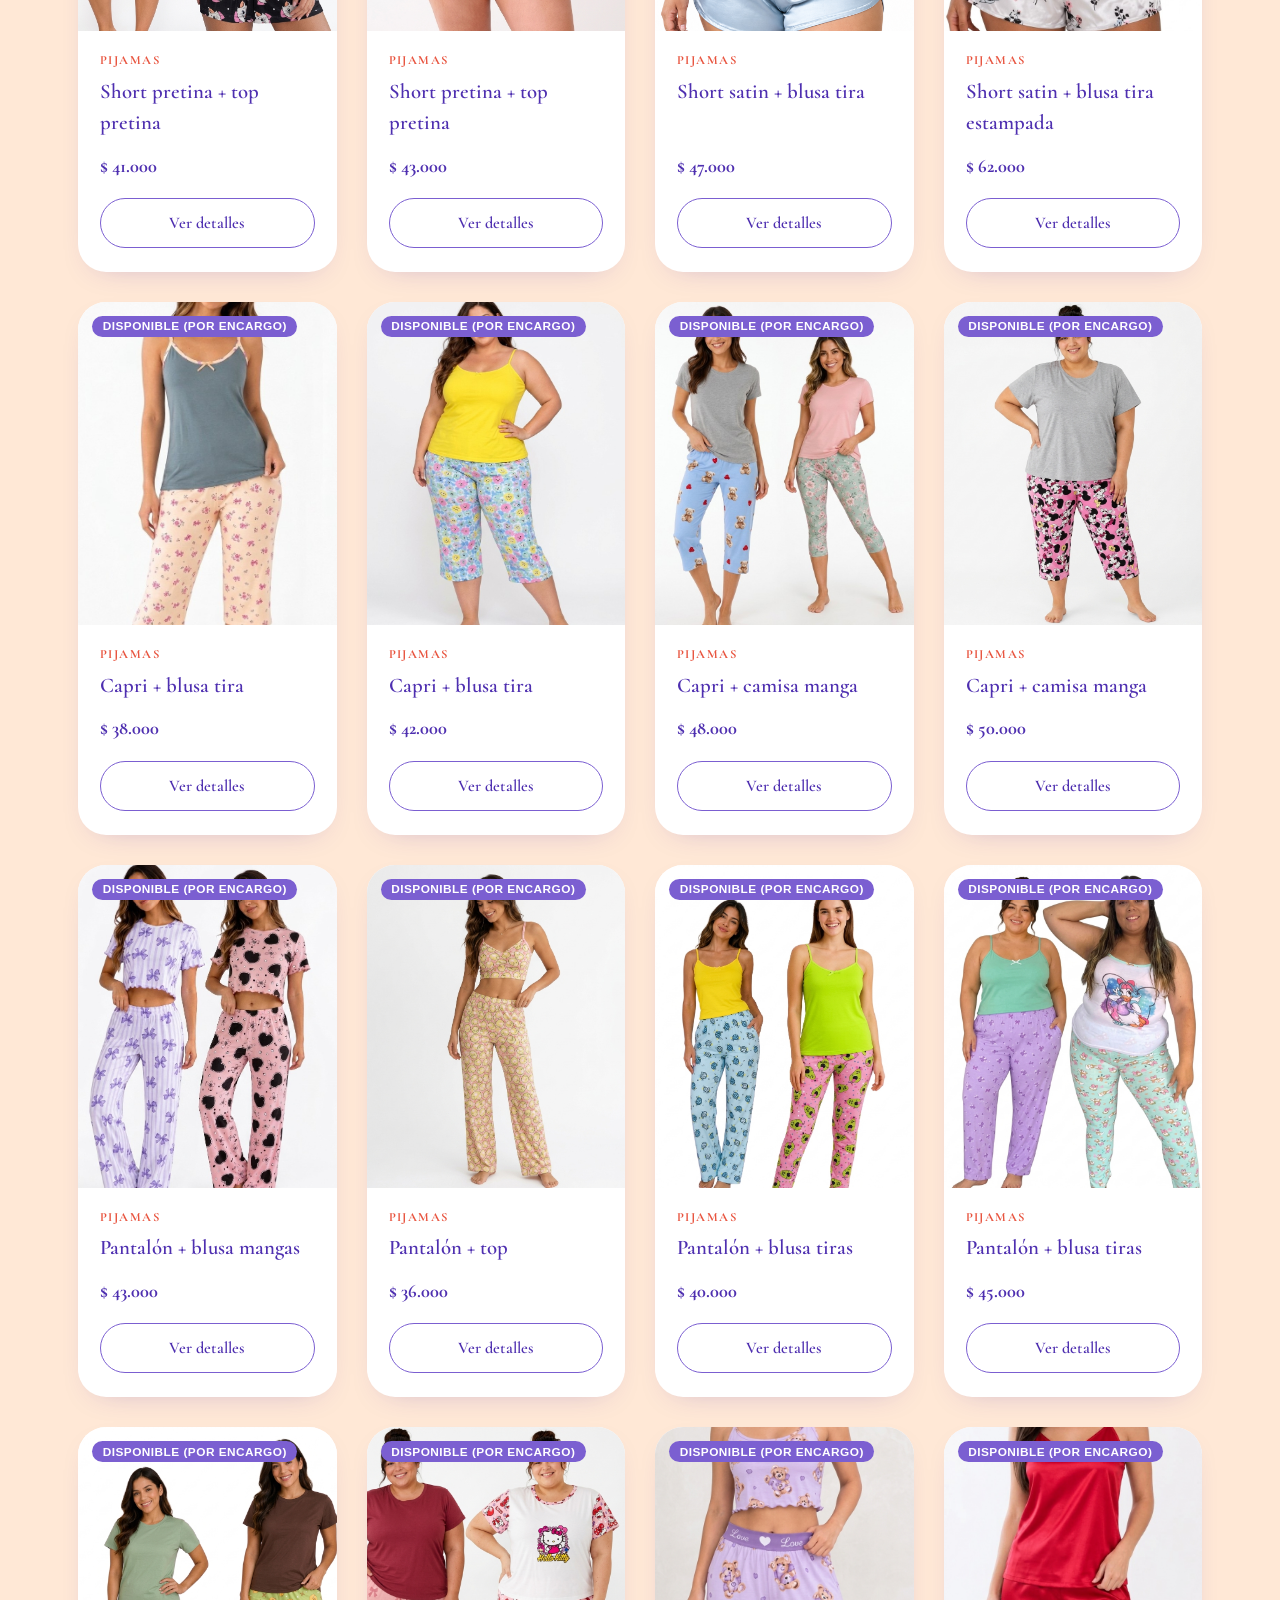
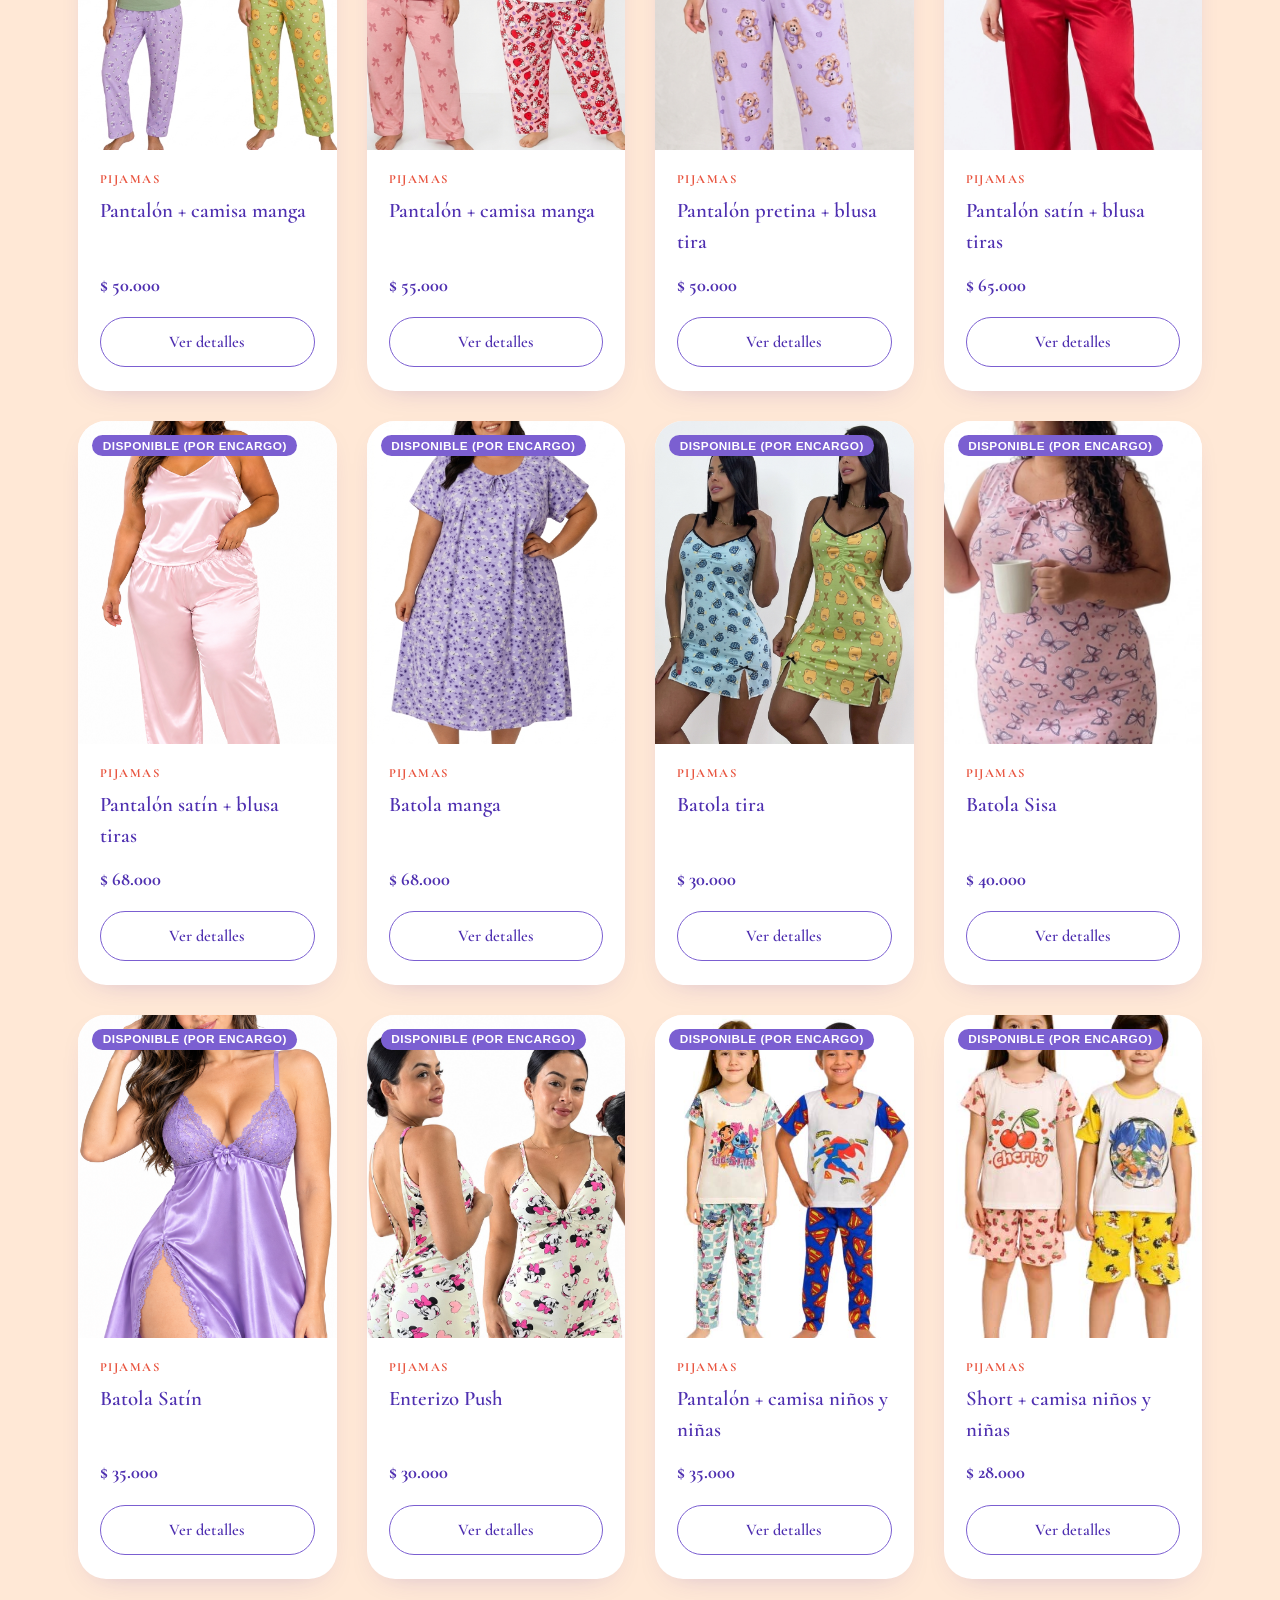
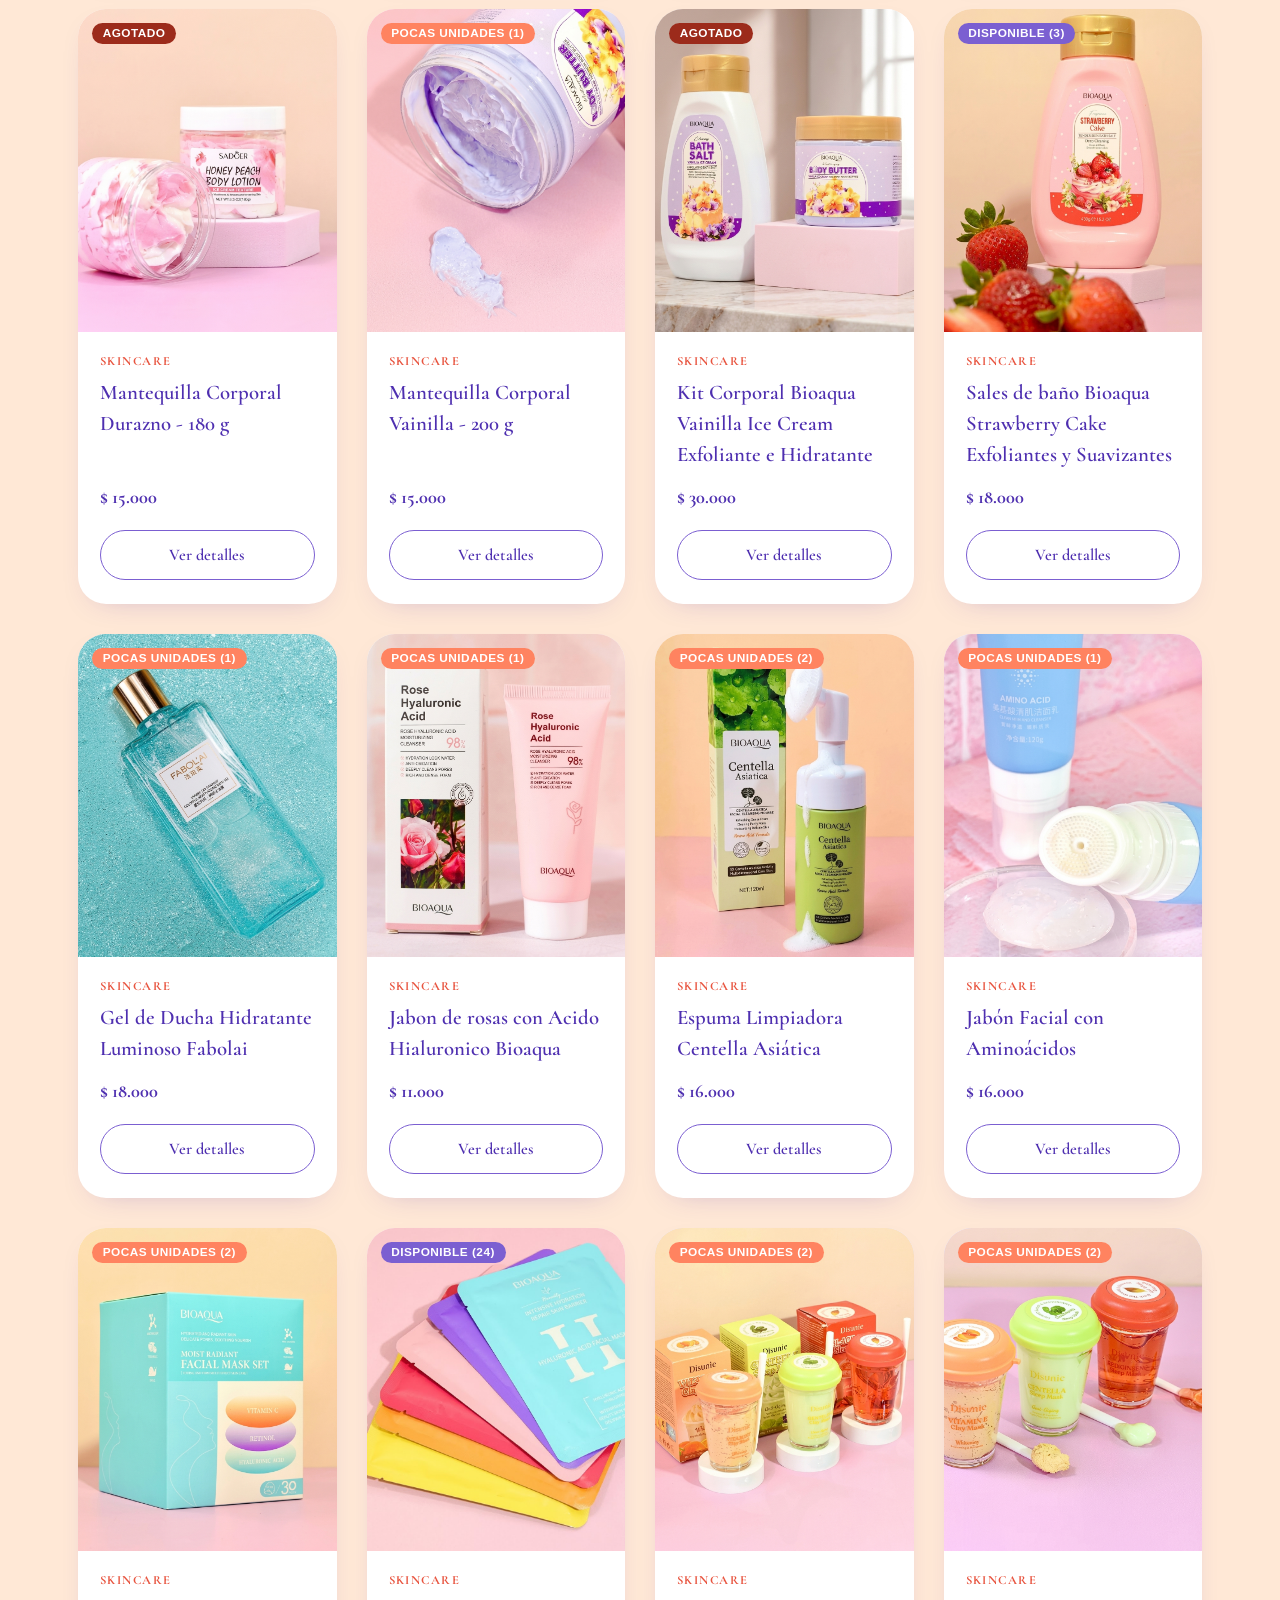
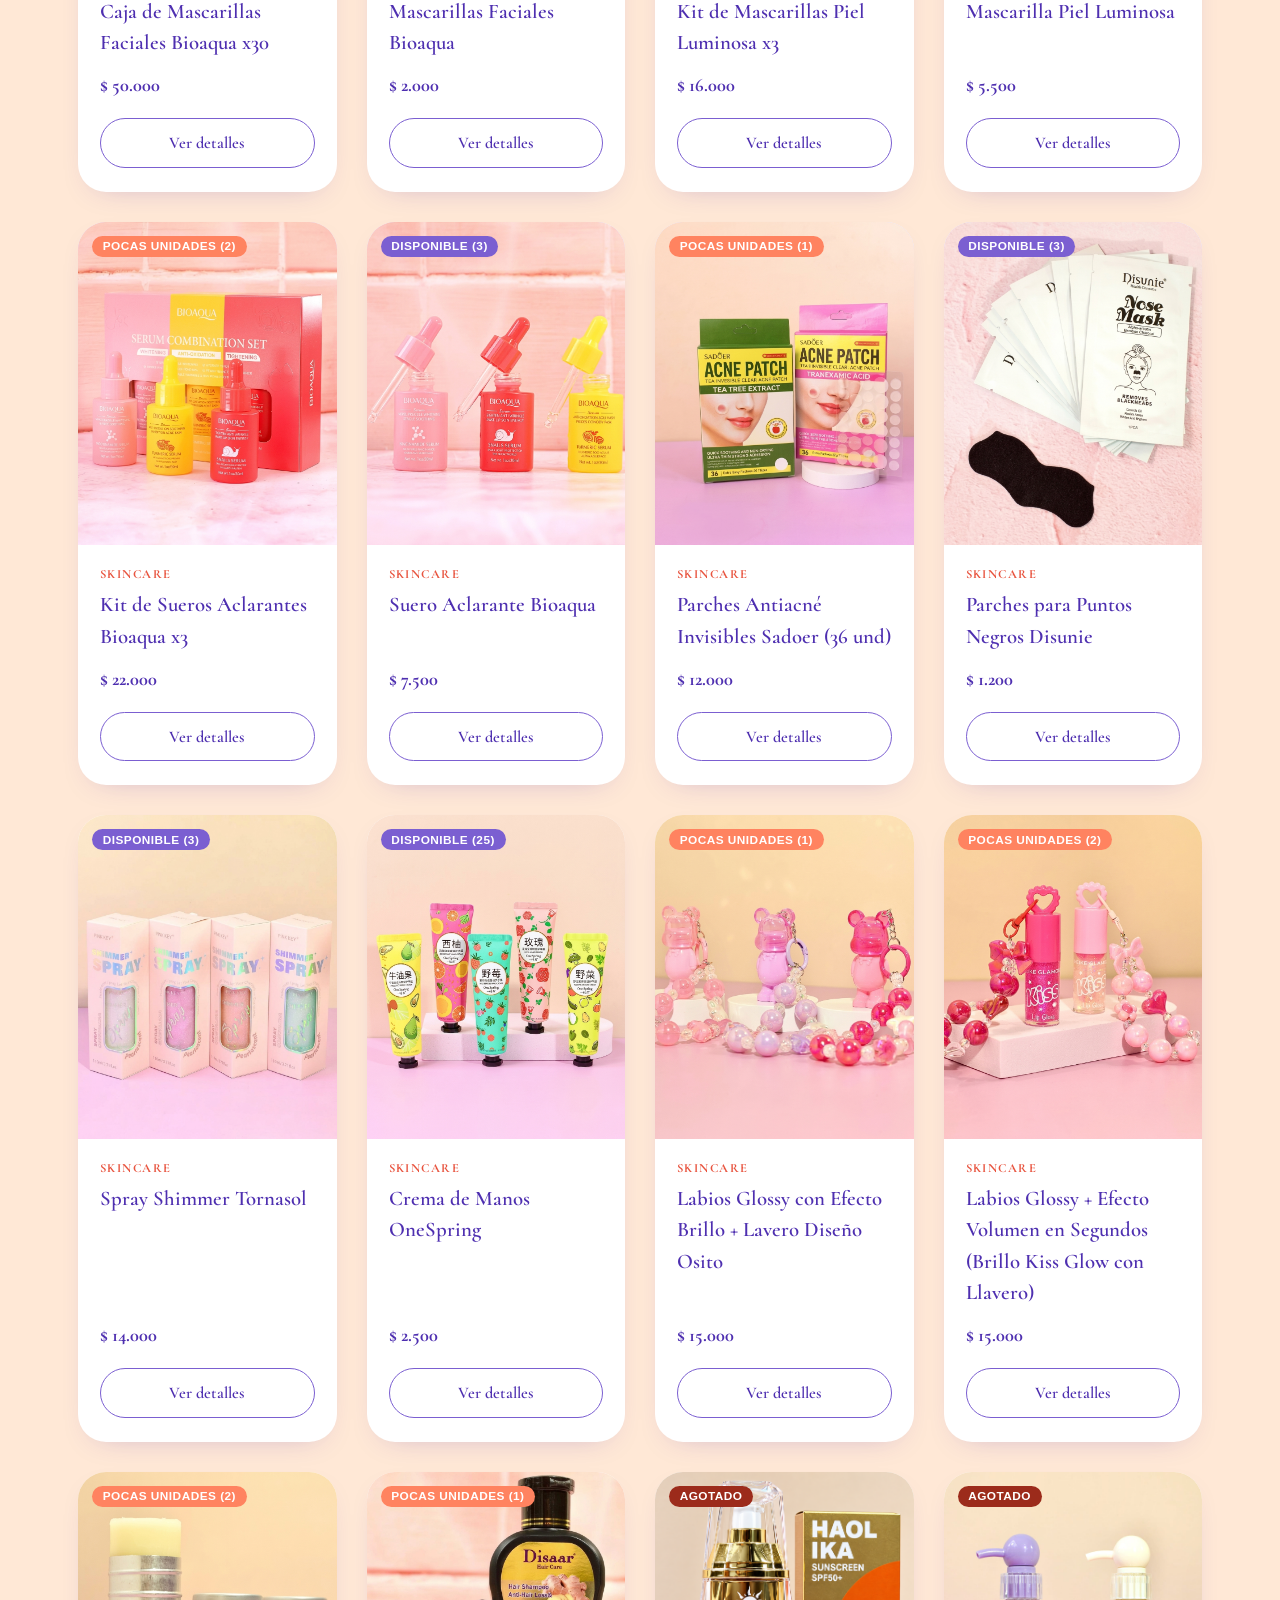
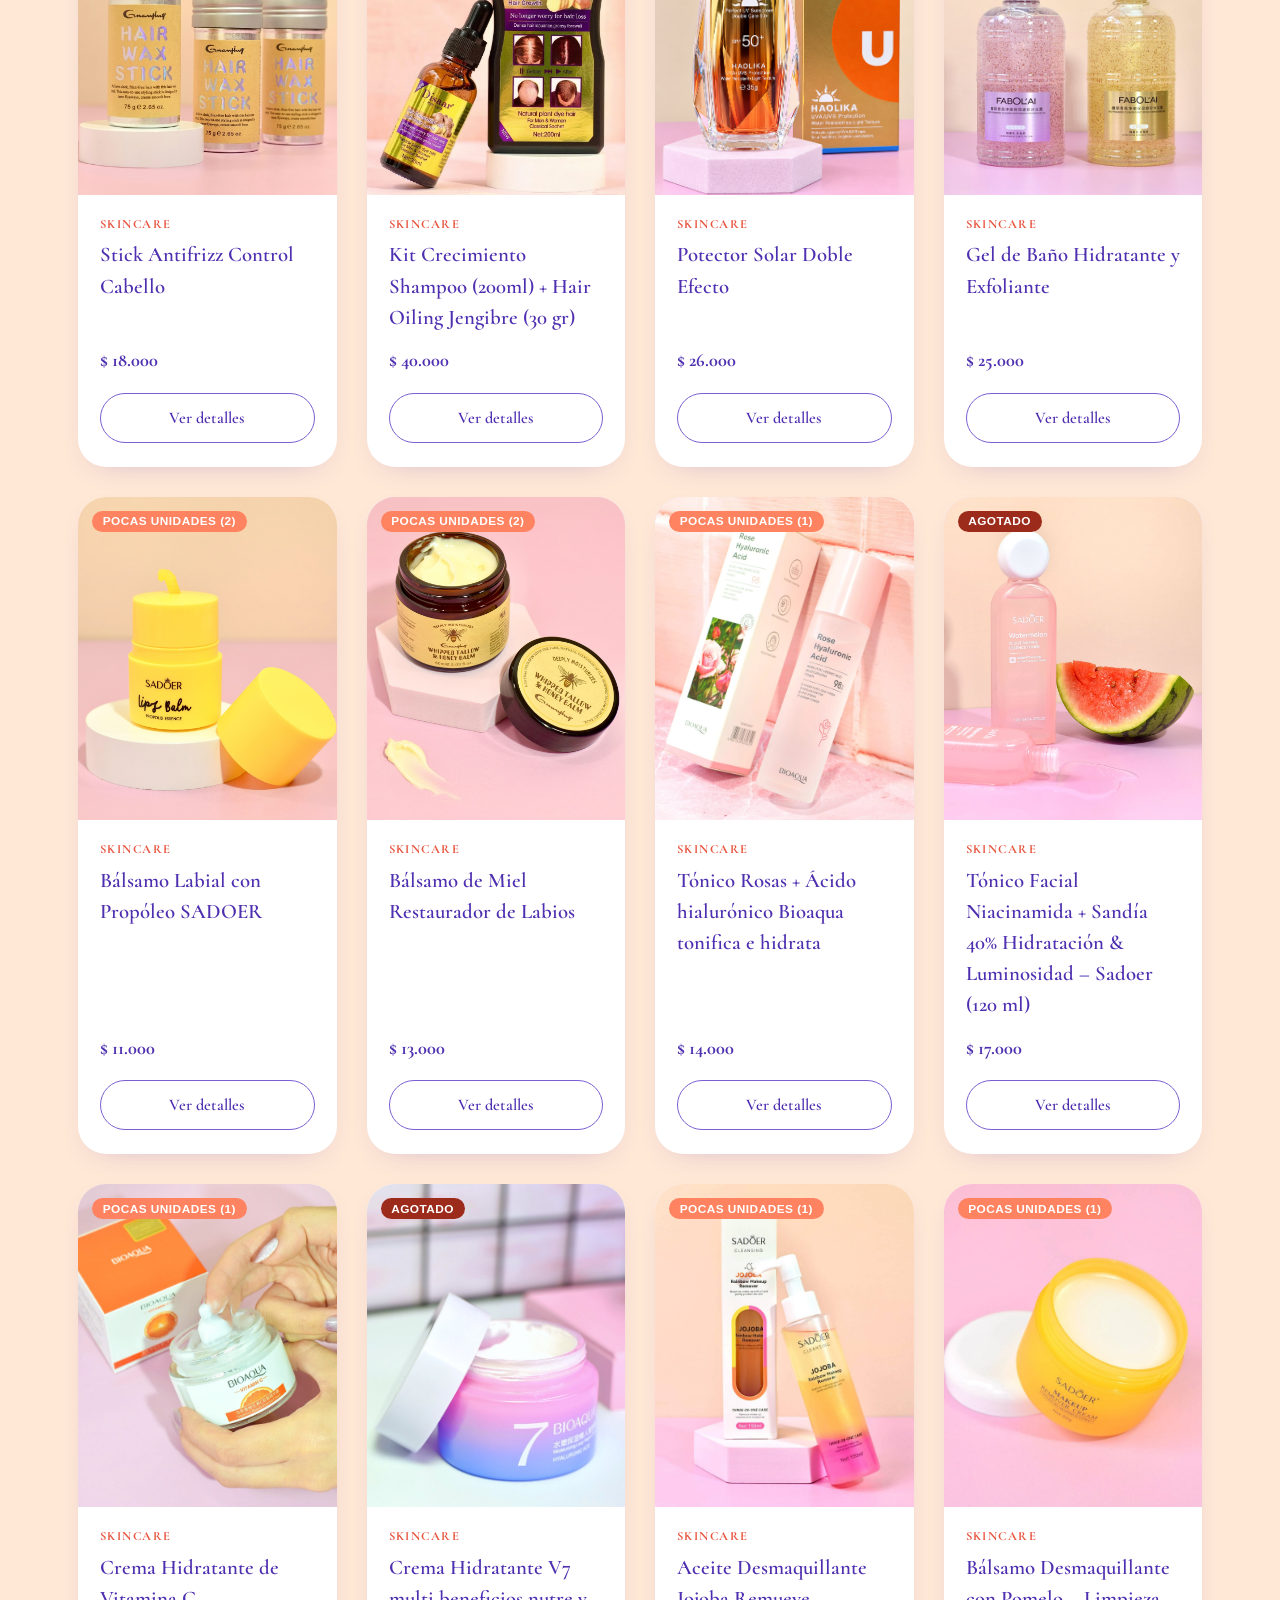
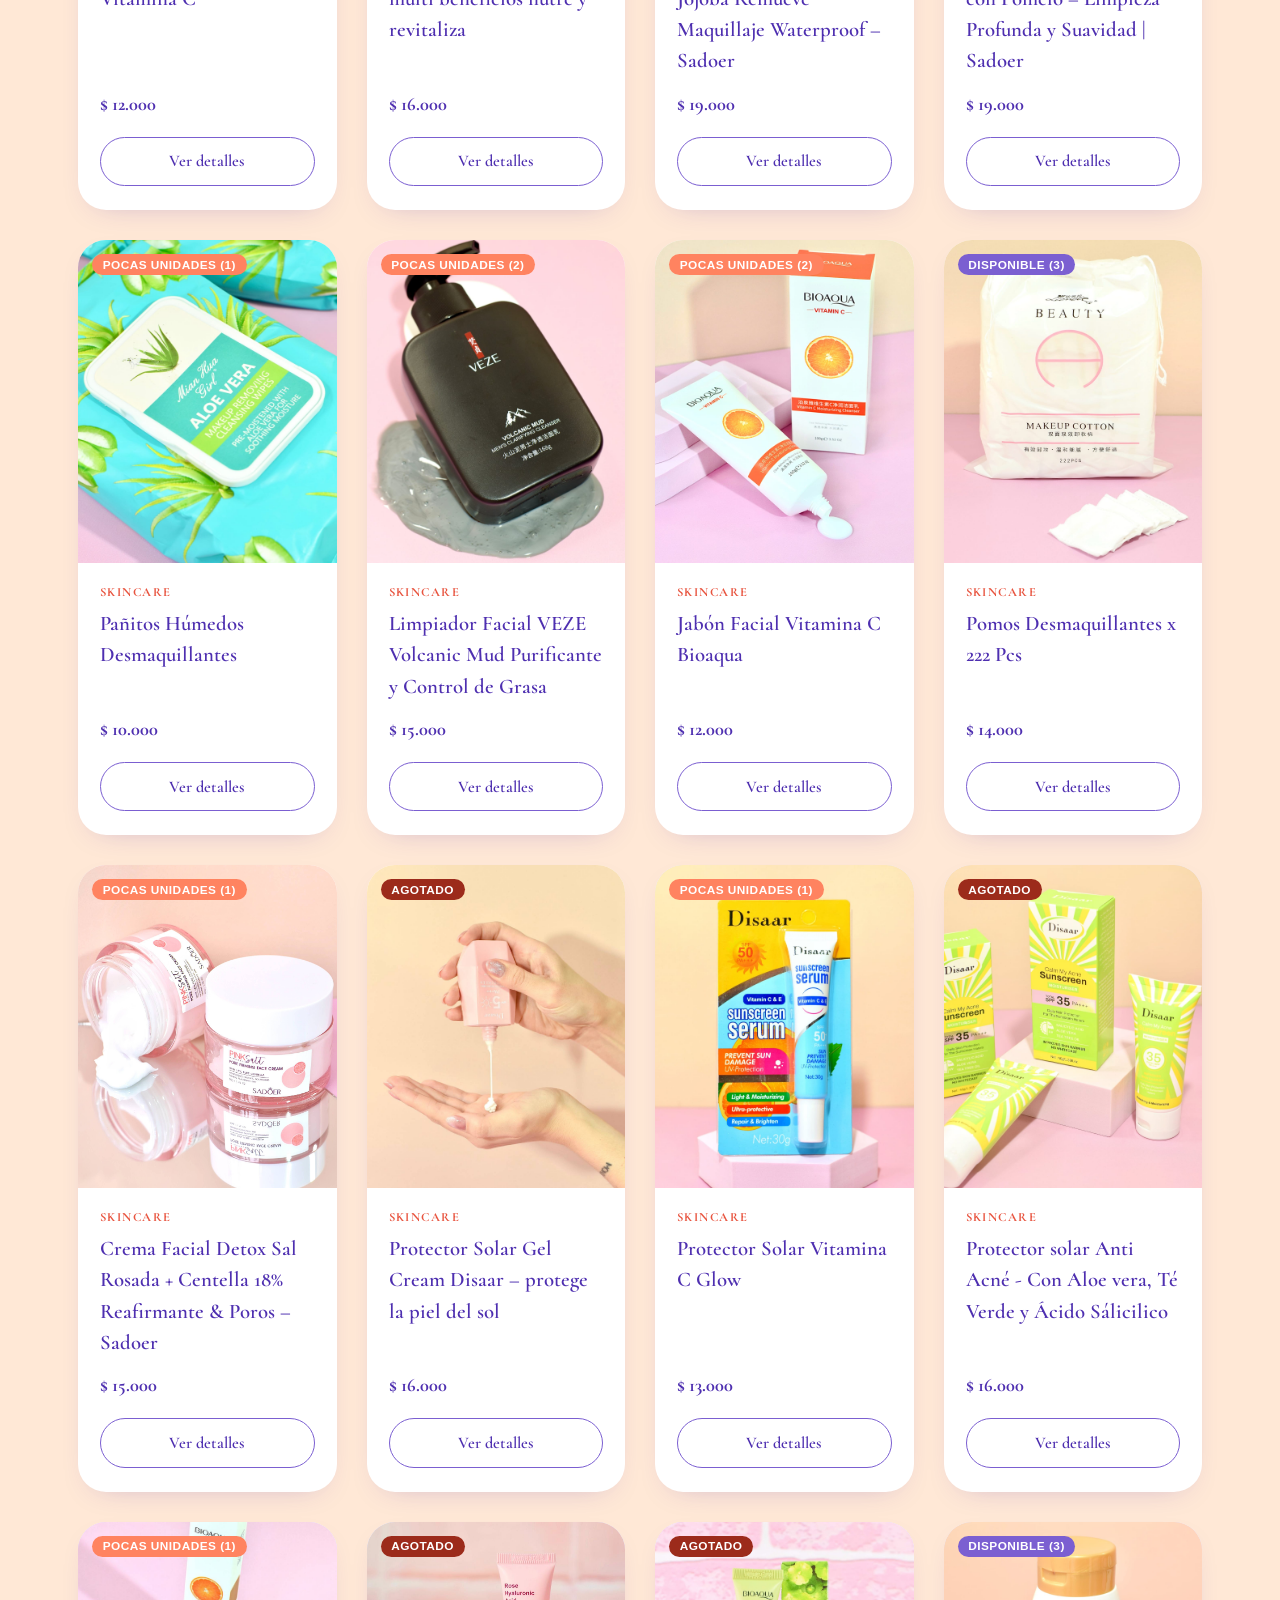
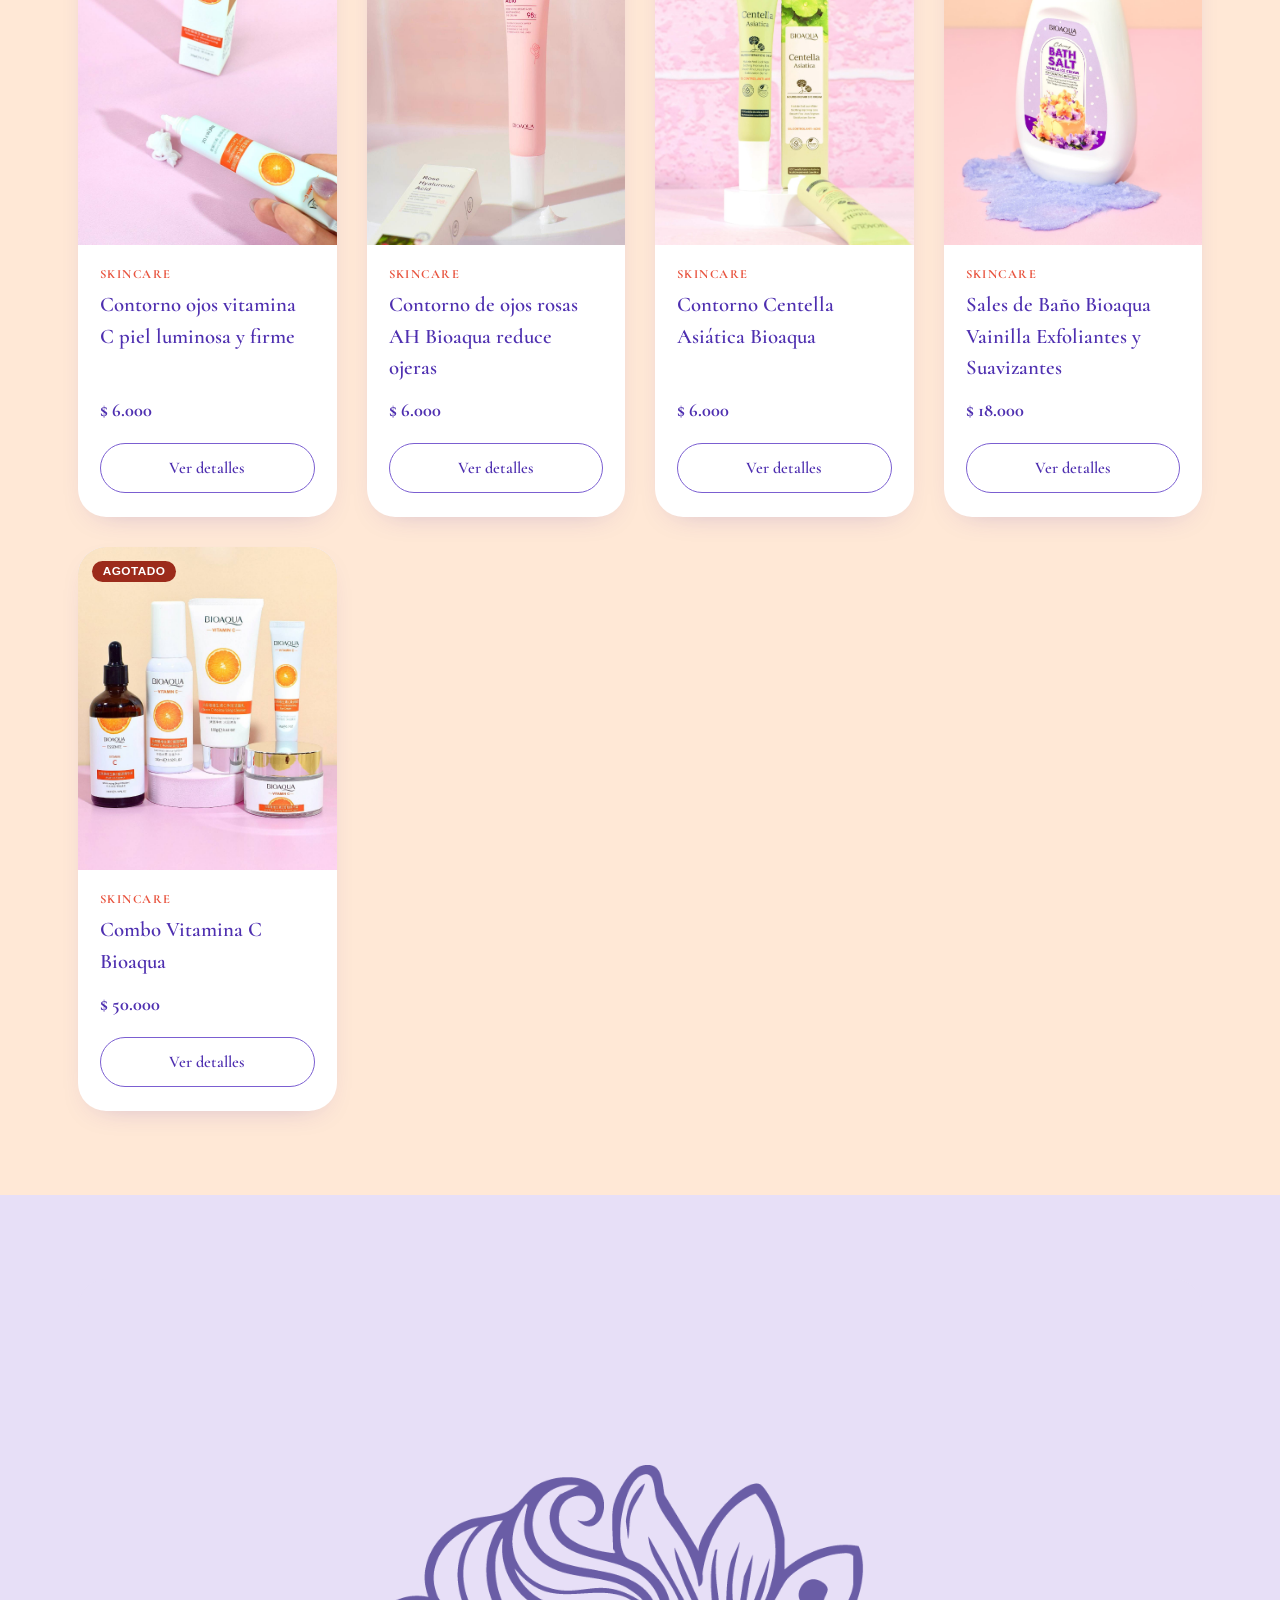
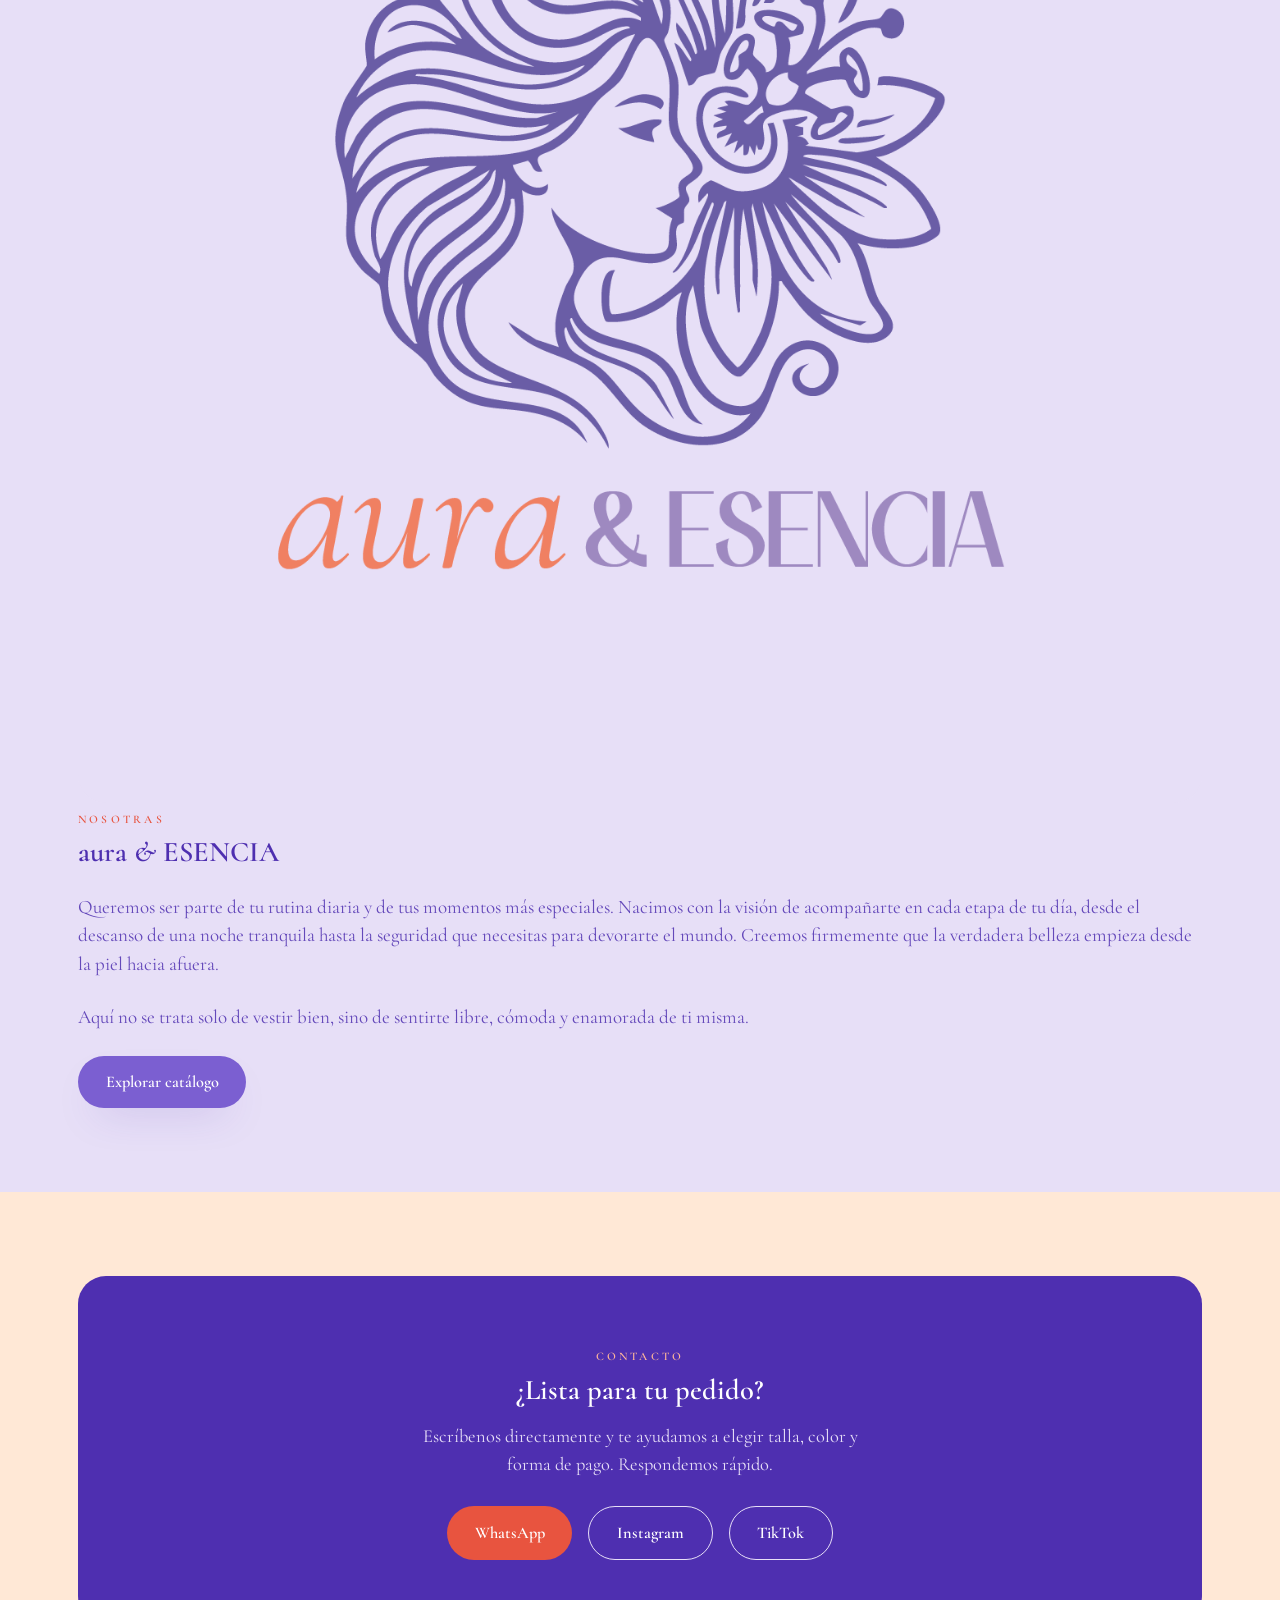
==== commit c28a90b0: "Add files via upload" ====
--- a/index.html
+++ b/index.html
@@ -12,27 +12,6 @@
 <link rel="stylesheet" href="css/style.css" />
 </head>
 <body>
-
-<!-- Aviso emergente de bienvenida -->
-<div class="notice-scrim" id="noticeScrim">
-  <div class="notice-card" role="dialog" aria-modal="true" aria-labelledby="noticeTitle">
-    <button class="notice-close" id="noticeCloseBtn" aria-label="Cerrar aviso">
-      <svg viewBox="0 0 24 24"><path d="M18.3 5.71 12 12l6.3 6.29-1.41 1.42L10.59 13.4 4.3 19.71 2.88 18.3 9.17 12 2.88 5.71 4.3 4.29l6.29 6.3 6.29-6.3z"/></svg>
-    </button>
-    <img class="notice-logo" src="assets/logo.png" alt="aura & ESENCIA" />
-    <span class="eyebrow">Antes de ver el catálogo</span>
-    <h3 id="noticeTitle">Estas imágenes son de referencia</h3>
-    <p>
-      Las fotos que ves en la página muestran el estilo de cada prenda, pero
-      no representan todos los colores y diseños disponibles. Escríbenos por
-      WhatsApp y con gusto te mostramos el catálogo completo.
-    </p>
-    <div class="notice-actions">
-      <a class="btn btn-whatsapp" data-social="whatsapp" href="#" target="_blank" rel="noopener">Consultar por WhatsApp</a>
-      <button class="btn btn-ghost" id="noticeDismissBtn">Entendido, seguir viendo</button>
-    </div>
-  </div>
-</div>
 
 <header class="site-header">
   <div class="container">
@@ -192,4 +171,4 @@
 <script src="js/catalog.js"></script>
 <script src="js/main.js"></script>
 </body>
-</html>
+</html>
--- a/css/style.css
+++ b/css/style.css
@@ -473,57 +473,27 @@
 .site-footer .social-icon { background: rgba(255,255,255,.14); color: var(--c1); }
 .site-footer .social-icon:hover { background: var(--c1); color: var(--c5); }
 
-/* =========================== AVISO EMERGENTE =========================== */
-.notice-scrim {
-  position: fixed;
-  inset: 0;
-  background: rgba(78, 47, 176, .45);
-  backdrop-filter: blur(3px);
+/* ================= NOTA DE IMAGEN DE REFERENCIA (panel de producto) ================= */
+.ref-note {
   display: flex;
-  align-items: center;
-  justify-content: center;
-  padding: 20px;
-  z-index: 80;
-  opacity: 0;
-  pointer-events: none;
-  transition: opacity .3s ease;
-}
-.notice-scrim.open { opacity: 1; pointer-events: auto; }
-
-.notice-card {
-  position: relative;
-  background: var(--c1);
-  border-radius: var(--radius-lg);
-  max-width: 440px;
-  width: 100%;
-  padding: 40px 34px 34px;
-  text-align: center;
-  box-shadow: 0 30px 60px -20px rgba(78, 47, 176, .55);
-  transform: translateY(14px) scale(.97);
-  transition: transform .3s cubic-bezier(.22,.9,.34,1);
-}
-.notice-scrim.open .notice-card { transform: translateY(0) scale(1); }
-
-.notice-logo { width: 64px; margin: 0 auto 14px; }
-
-.notice-card h3 { font-size: 1.6rem; margin-bottom: .35em; }
-.notice-card p { opacity: .85; font-size: 1rem; margin-bottom: 24px; }
-
-.notice-actions { display: flex; flex-direction: column; gap: 10px; }
-.notice-actions .btn { width: 100%; justify-content: center; }
-
-.notice-close {
-  position: absolute;
-  top: 14px; right: 14px;
-  width: 36px; height: 36px;
-  border-radius: 50%;
-  background: #fff;
-  border: none;
-  cursor: pointer;
-  display: flex; align-items: center; justify-content: center;
-  box-shadow: 0 6px 14px -6px rgba(78,47,176,.4);
-}
-.notice-close svg { width: 16px; height: 16px; fill: var(--v5); }
+  align-items: flex-start;
+  gap: 8px;
+  margin: 14px 0 6px;
+  padding: 10px 14px;
+  background: var(--v1);
+  border-left: 3px solid var(--v3);
+  border-radius: 10px;
+  font-size: .85rem;
+  line-height: 1.4;
+  opacity: .9;
+}
+.ref-note svg {
+  flex: 0 0 16px;
+  width: 16px;
+  height: 16px;
+  margin-top: 2px;
+  fill: var(--v4);
+}
 
 /* =========================== WHATSAPP FLOAT =========================== */
 .wa-float {
@@ -600,4 +570,4 @@
 /* Resultados de búsqueda */
 .product-card { transition: opacity .25s ease, transform .25s ease; }
 .product-card.no-match { opacity: .35; }
-.product-card.match { transform: translateY(-2px); }
+.product-card.match { transform: translateY(-2px); }
